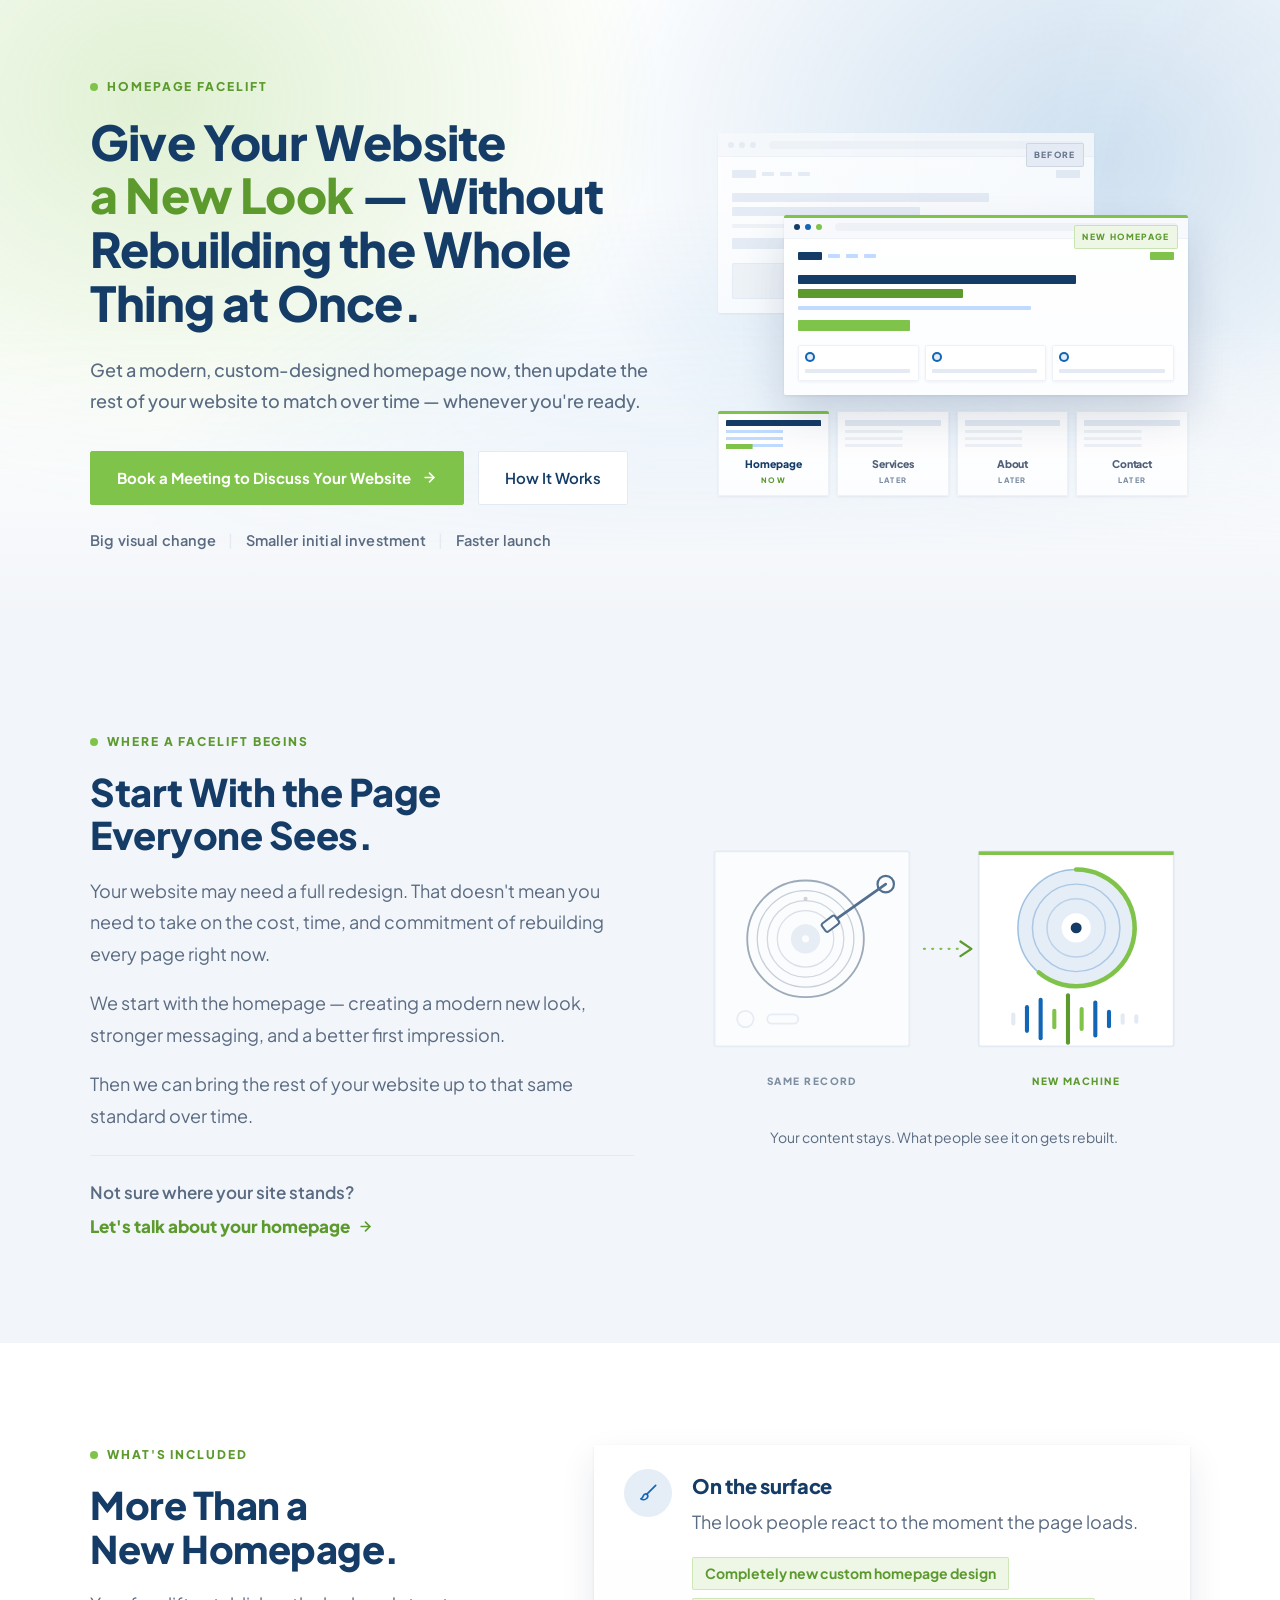
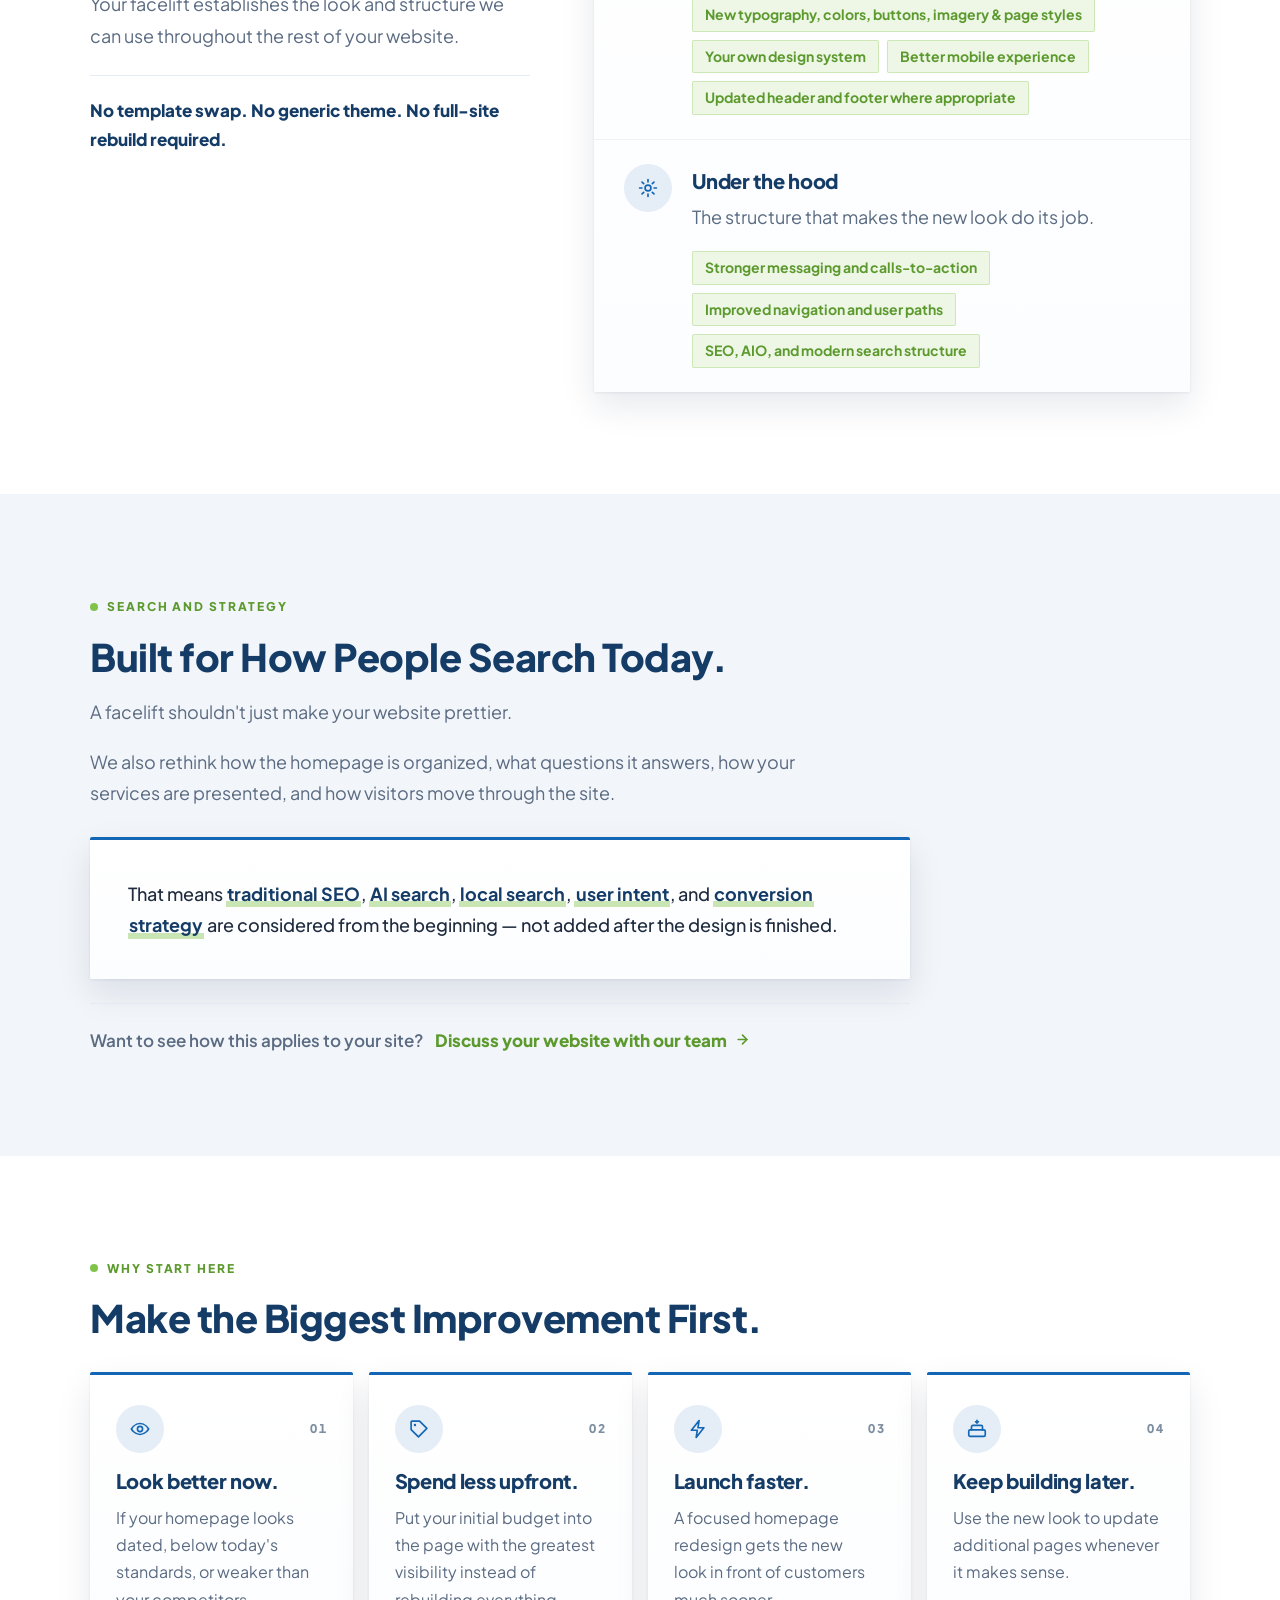
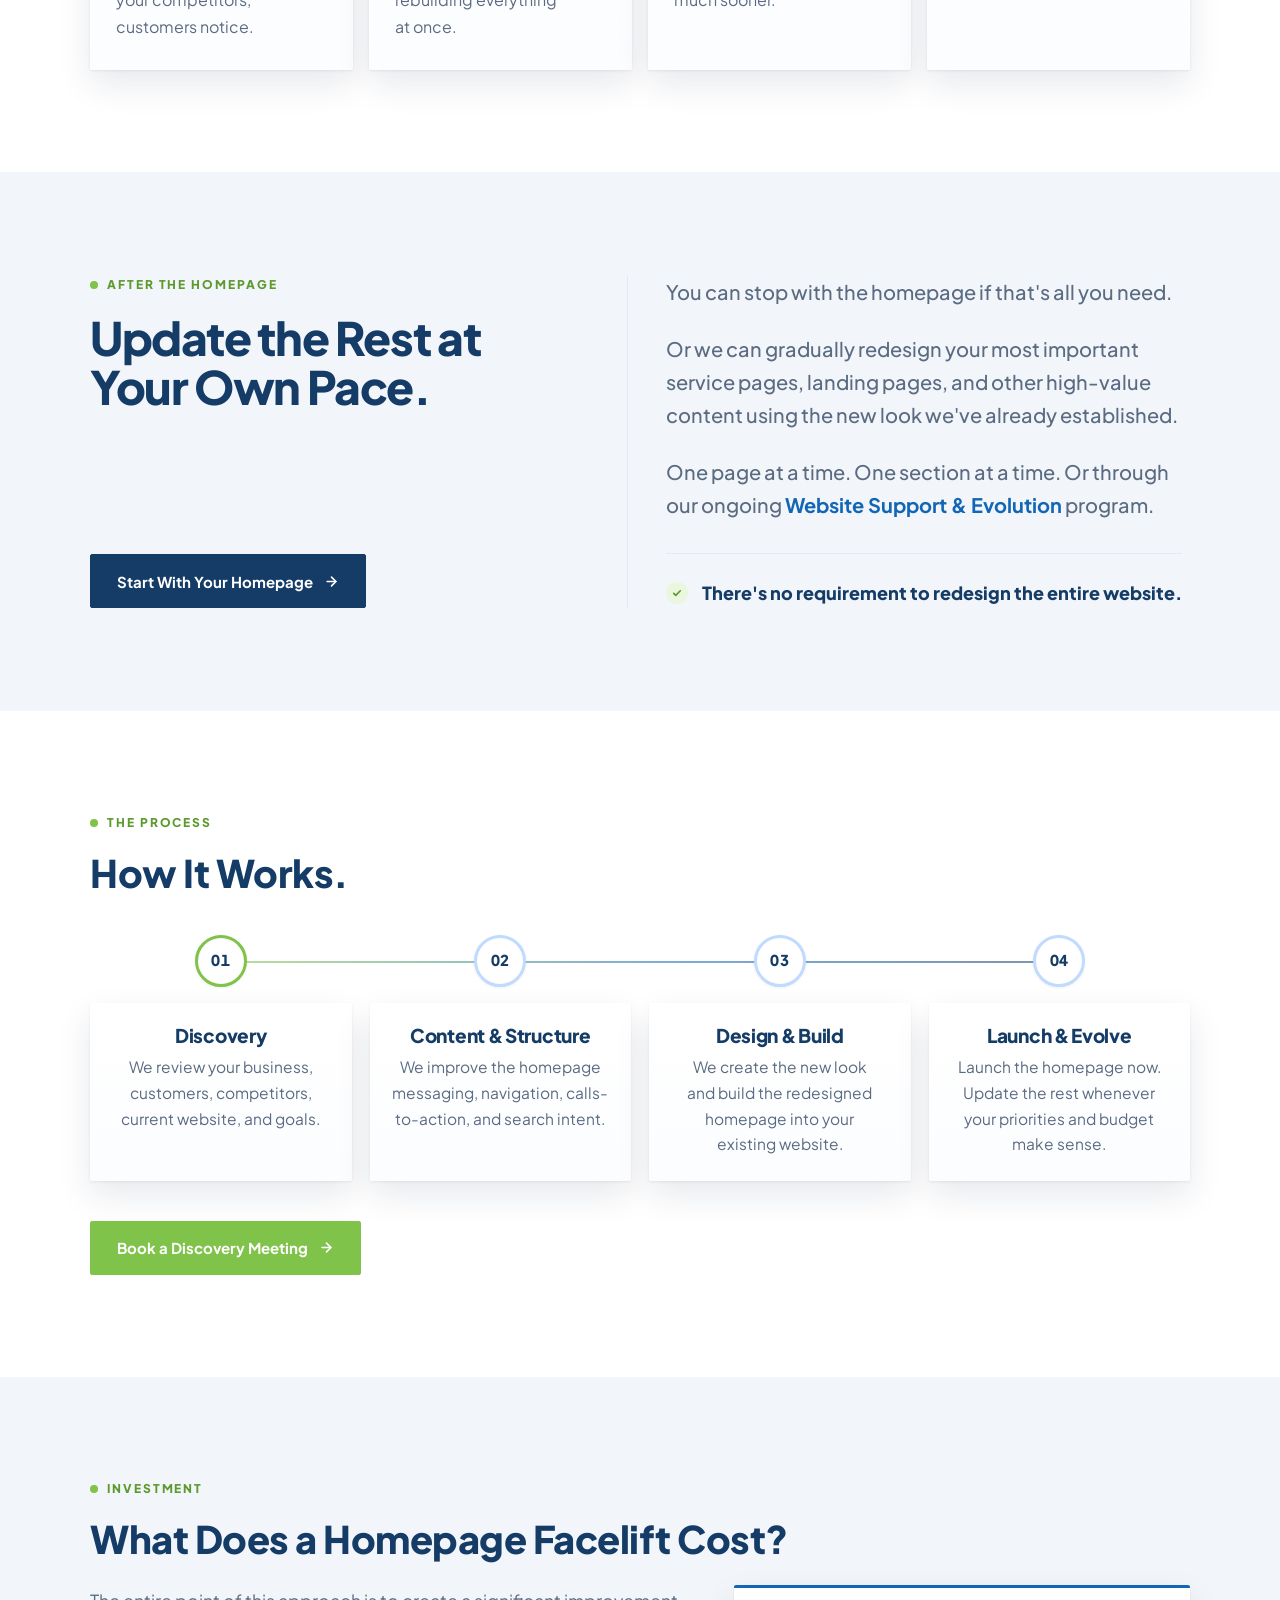
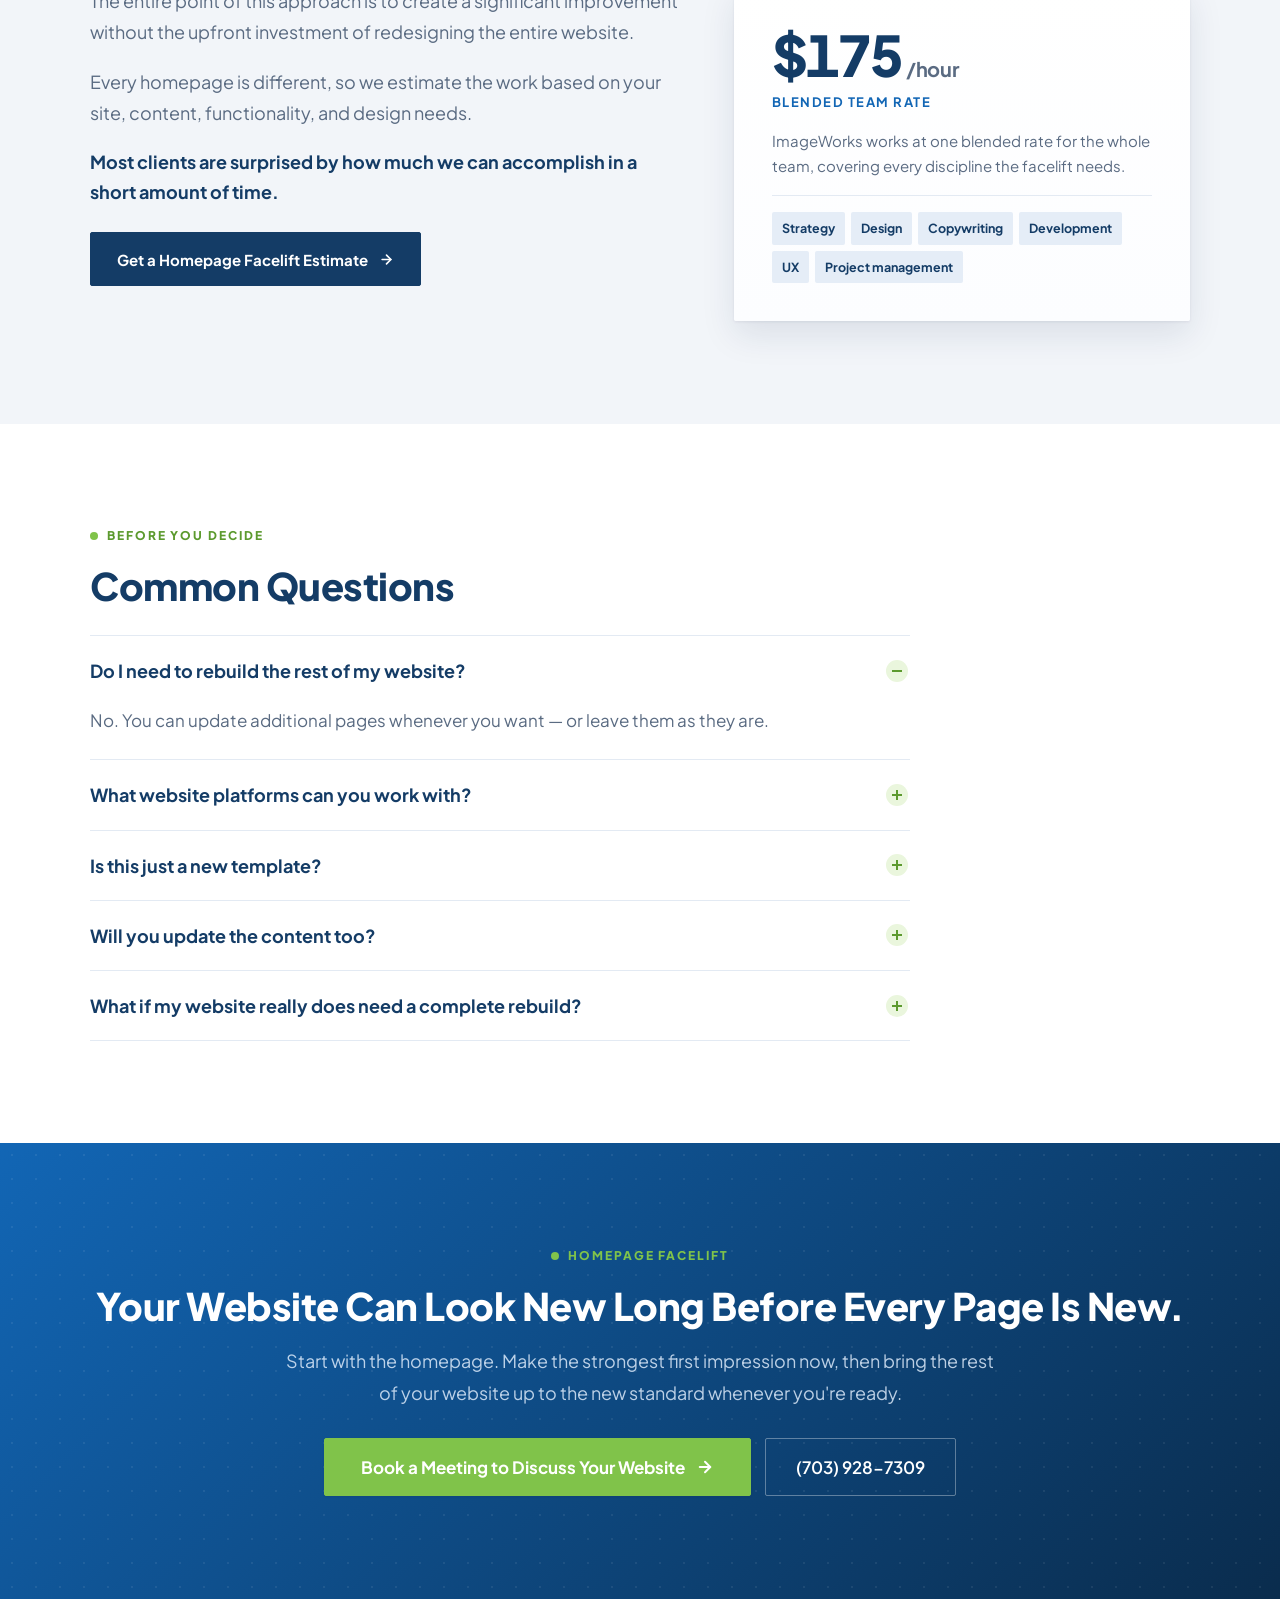
==== index.html @ 1268cd9d "Add Homepage Facelift page on the IWC design system Rebuilds the facelift landing page on the tokens" ====
<!doctype html>
<html lang="en">
<head>
<meta charset="utf-8">
<meta name="viewport" content="width=device-width, initial-scale=1">
<title>Homepage Facelift | ImageWorks Creative</title>
<meta name="description" content="Get a modern, custom-designed homepage now, then update the rest of your website to match over time. A new look without rebuilding the whole site at once, by ImageWorks Creative.">
<meta name="theme-color" content="#143c66">

<meta property="og:type" content="website">
<meta property="og:site_name" content="ImageWorks Creative">
<meta property="og:title" content="Homepage Facelift">
<meta property="og:description" content="Get a modern, custom-designed homepage now, then update the rest of your website to match over time. A new look without rebuilding the whole site at once.">
<meta property="og:url" content="https://imageworksc.github.io/facelift/">
<meta property="og:image" content="https://www.imageworkscreative.com/sites/default/files/imageworks-creative-logo.jpg">
<meta name="twitter:card" content="summary_large_image">
<meta name="twitter:title" content="Homepage Facelift">
<meta name="twitter:description" content="Get a modern, custom-designed homepage now, then update the rest of your website to match over time.">

<script type="application/ld+json">
{
  "@context": "https://schema.org",
  "@graph": [
    {
      "@type": "Organization",
      "additionalType": "LocalBusiness",
      "@id": "https://www.imageworkscreative.com/#organization",
      "name": "ImageWorks Creative",
      "url": "https://www.imageworkscreative.com/",
      "foundingDate": "1997",
      "telephone": "+17039287309",
      "description": "Award-winning creative agency handling branding, graphic design, web design, and marketing in-house since 1997.",
      "sameAs": [
        "https://www.linkedin.com/company/imageworks-creative",
        "https://x.com/imageworks",
        "https://www.instagram.com/imageworks_creative/"
      ],
      "address": {
        "@type": "PostalAddress",
        "streetAddress": "44679 Endicott Dr Suite 300 Unit 580",
        "addressLocality": "Ashburn",
        "addressRegion": "VA",
        "postalCode": "20147",
        "addressCountry": "US"
      },
      "contactPoint": {
        "@type": "ContactPoint",
        "telephone": "+17039287309",
        "email": "sales@imageworkscreative.com",
        "contactType": "sales",
        "availableLanguage": ["English", "Spanish"]
      }
    },
    {
      "@type": "WebPage",
      "@id": "https://imageworksc.github.io/facelift/",
      "url": "https://imageworksc.github.io/facelift/",
      "name": "Homepage Facelift",
      "isPartOf": { "@id": "https://www.imageworkscreative.com/" },
      "about": { "@id": "https://imageworksc.github.io/facelift/#service" }
    },
    {
      "@type": "Service",
      "@id": "https://imageworksc.github.io/facelift/#service",
      "serviceType": "Homepage Redesign",
      "name": "Homepage Facelift",
      "description": "A custom-designed homepage built into your existing website — new look, stronger messaging, better mobile experience, and modern search structure — with the rest of the site updated to match over time.",
      "provider": { "@id": "https://www.imageworkscreative.com/#organization" },
      "areaServed": { "@type": "Country", "name": "United States" },
      "offers": {
        "@type": "Offer",
        "priceSpecification": {
          "@type": "UnitPriceSpecification",
          "price": "175",
          "priceCurrency": "USD",
          "unitText": "HOUR",
          "description": "Blended team rate including strategy, design, copywriting, development, UX, and project management."
        }
      }
    },
    {
      "@type": "FAQPage",
      "@id": "https://imageworksc.github.io/facelift/#faq",
      "mainEntity": [
        {
          "@type": "Question",
          "name": "Do I need to rebuild the rest of my website?",
          "acceptedAnswer": { "@type": "Answer", "text": "No. You can update additional pages whenever you want — or leave them as they are." }
        },
        {
          "@type": "Question",
          "name": "What website platforms can you work with?",
          "acceptedAnswer": { "@type": "Answer", "text": "We work with WordPress, Drupal, Webflow, and in some cases Wix. We can also build on a modern AI-managed web stack when that makes more sense. Our goal is to work with what you already have whenever practical — not force you onto a new platform just to redesign your homepage." }
        },
        {
          "@type": "Question",
          "name": "Is this just a new template?",
          "acceptedAnswer": { "@type": "Answer", "text": "No. We custom-design the homepage around your company, brand, content, customers, and goals." }
        },
        {
          "@type": "Question",
          "name": "Will you update the content too?",
          "acceptedAnswer": { "@type": "Answer", "text": "Yes. We can improve the messaging, structure, calls-to-action, SEO, AIO, and search intent as part of the facelift." }
        },
        {
          "@type": "Question",
          "name": "What if my website really does need a complete rebuild?",
          "acceptedAnswer": { "@type": "Answer", "text": "We'll tell you. If the platform, structure, functionality, or overall site has bigger problems, a full redesign may be the better investment." }
        }
      ]
    }
  ]
}
</script>
<link rel="stylesheet" href="styles.css">
</head>
<body>

<a class="skip-to-content" href="#main">Skip to content</a>

<svg width="0" height="0" aria-hidden="true" focusable="false" class="icon-defs">
  <defs>
    <symbol id="i-check" viewBox="0 0 16 16">
      <path d="M3.6 8.4 6.4 11.2 12.4 5" fill="none" stroke="currentColor" stroke-width="2.2" stroke-linecap="round" stroke-linejoin="round"/>
    </symbol>
    <symbol id="i-arrow" viewBox="0 0 24 24">
      <line x1="5" y1="12" x2="19" y2="12" fill="none" stroke="currentColor" stroke-width="2.6" stroke-linecap="round"/>
      <polyline points="12 5 19 12 12 19" fill="none" stroke="currentColor" stroke-width="2.6" stroke-linecap="round" stroke-linejoin="round"/>
    </symbol>
    <!-- Facelift page additions, drawn at the same weight as the set above. -->
    <symbol id="i-brush" viewBox="0 0 24 24">
      <g fill="none" stroke="currentColor" stroke-width="1.8" stroke-linecap="round" stroke-linejoin="round">
        <path d="M20.4 3.6 10.8 13.2"/>
        <path d="M10.8 13.2c-1.6-.6-3.5.3-4 2-.4 1.4-.9 2.5-2.6 3.1 2 1.4 5 1.1 6.6-.6 1.2-1.3 1.3-3.1 0-4.5z"/>
      </g>
    </symbol>
    <symbol id="i-gear" viewBox="0 0 24 24">
      <g fill="none" stroke="currentColor" stroke-width="1.8" stroke-linecap="round" stroke-linejoin="round">
        <circle cx="12" cy="12" r="3.2"/>
        <path d="M12 2.8v2.6M12 18.6v2.6M2.8 12h2.6M18.6 12h2.6M5.5 5.5l1.8 1.8M16.7 16.7l1.8 1.8M5.5 18.5l1.8-1.8M16.7 7.3l1.8-1.8"/>
      </g>
    </symbol>
    <symbol id="i-eye" viewBox="0 0 24 24">
      <g fill="none" stroke="currentColor" stroke-width="1.8" stroke-linecap="round" stroke-linejoin="round">
        <path d="M2.6 12s3.4-6 9.4-6 9.4 6 9.4 6-3.4 6-9.4 6-9.4-6-9.4-6z"/>
        <circle cx="12" cy="12" r="2.8"/>
      </g>
    </symbol>
    <symbol id="i-tag" viewBox="0 0 24 24">
      <g fill="none" stroke="currentColor" stroke-width="1.8" stroke-linecap="round" stroke-linejoin="round">
        <path d="M3.4 12.6V4.4a1 1 0 0 1 1-1h8.2l8 8-9.2 9.2z"/>
      </g>
      <circle cx="7.6" cy="7.6" r="1.3" fill="currentColor"/>
    </symbol>
    <symbol id="i-bolt" viewBox="0 0 24 24">
      <path d="M13.2 2.8 4.8 13.4h6.4l-1.2 7.8 8.4-10.6h-6.4z" fill="none" stroke="currentColor" stroke-width="1.8" stroke-linecap="round" stroke-linejoin="round"/>
    </symbol>
    <symbol id="i-stack" viewBox="0 0 24 24">
      <g fill="none" stroke="currentColor" stroke-width="1.8" stroke-linecap="round" stroke-linejoin="round">
        <rect x="3" y="13" width="18" height="7" rx="1.5"/>
        <path d="M6 13V9.5A1.5 1.5 0 0 1 7.5 8h9A1.5 1.5 0 0 1 18 9.5V13"/>
        <path d="M12 2.6v3.2M10.4 4.2h3.2"/>
      </g>
    </symbol>
  </defs>
</svg>

<main id="main">

  <!-- 1 · HERO ---------------------------------------------------------- -->
  <section class="hero" aria-labelledby="hero-title" data-hero>
    <div class="hero-wash" aria-hidden="true">
      <span class="hero-wash__g"></span>
      <span class="hero-wash__b"></span>
      <span class="hero-wash__s"></span>
    </div>
    <div class="wrap hero-inner fl-hero">
      <div class="hero-main">
        <p class="eyebrow">Homepage Facelift</p>
        <h1 id="hero-title">Give Your Website <span class="accent">a New Look</span> — Without Rebuilding the Whole Thing at Once.</h1>
        <p class="hero-sub">Get a modern, custom-designed homepage now, then update the rest of your website to match over time — whenever you're ready.</p>
        <div class="btn-row">
          <a class="btn btn--solid" href="#contact">Book a Meeting to Discuss Your Website<svg class="icon" width="15" height="15" aria-hidden="true"><use href="#i-arrow"/></svg></a>
          <a class="btn btn--quiet" href="#process">How It Works</a>
        </div>
        <ul class="hero-points" aria-label="What a facelift gives you">
          <li>Big visual change</li>
          <li>Smaller initial investment</li>
          <li>Faster launch</li>
        </ul>
      </div>

      <!-- The board: the new homepage laid over the old one, and under it the
           rest of the site queued up — the homepage now, the others later. -->
      <div class="fb" aria-hidden="true">
        <div class="fb-stage">
          <div class="fb-win fb-win--old">
            <span class="fb-tag">Before</span>
            <div class="fb-bar"><i></i><i></i><i></i><span></span></div>
            <div class="fb-page">
              <div class="fb-nav"><b></b><i></i><i></i><i></i><u></u></div>
              <div class="fb-hero"><b class="l1"></b><b class="l2"></b><em></em><u></u></div>
              <div class="fb-cards"><i></i><i></i><i></i></div>
            </div>
          </div>
          <div class="fb-win fb-win--new">
            <span class="fb-tag">New homepage</span>
            <div class="fb-bar"><i></i><i></i><i></i><span></span></div>
            <div class="fb-page">
              <div class="fb-nav"><b></b><i></i><i></i><i></i><u></u></div>
              <div class="fb-hero"><b class="l1"></b><b class="l2"></b><em></em><u></u></div>
              <div class="fb-cards"><i></i><i></i><i></i></div>
            </div>
          </div>
        </div>
        <ul class="fb-queue">
          <li class="is-now"><span class="fb-thumb"></span><b>Homepage</b><small>Now</small></li>
          <li><span class="fb-thumb"></span><b>Services</b><small>Later</small></li>
          <li><span class="fb-thumb"></span><b>About</b><small>Later</small></li>
          <li><span class="fb-thumb"></span><b>Contact</b><small>Later</small></li>
        </ul>
      </div>
    </div>
  </section>

  <!-- 2 · START WITH THE PAGE EVERYONE SEES ------------------------------ -->
  <section class="band band--tint" id="start" aria-labelledby="start-title">
    <div class="wrap split">
      <div class="stack reveal">
        <p class="eyebrow">Where a facelift begins</p>
        <h2 class="sec-title sec-title--wide" id="start-title">Start With the Page Everyone Sees.</h2>
        <p class="lead">Your website may need a full redesign. That doesn't mean you need to take on the cost, time, and commitment of rebuilding every page right now.</p>
        <p class="lead">We start with the homepage — creating a modern new look, stronger messaging, and a better first impression.</p>
        <p class="lead">Then we can bring the rest of your website up to that same standard over time.</p>
        <p class="quote-rail">Not sure where your site stands? <a href="#contact">Let's talk about your homepage <svg class="arrow icon" width="15" height="15" aria-hidden="true"><use href="#i-arrow"/></svg></a></p>
      </div>

      <figure class="fig reveal">
        <svg viewBox="0 0 540 312" role="img" aria-labelledby="figTitle figDesc" class="fig-svg">
          <title id="figTitle">The same record, played on a new machine</title>
          <desc id="figDesc">The same disc shown twice: on the left as a turntable with a tonearm, on the right as a modern digital player with a progress ring and waveform.</desc>

          <!-- THEN: turntable -->
          <g opacity="0.72">
            <rect x="18" y="30" width="214" height="214" rx="2" fill="#ffffff" stroke="var(--border)" stroke-width="2"/>
            <g class="fig-disc">
              <circle cx="118" cy="126" r="64" fill="#ffffff" stroke="var(--faint)" stroke-width="2"/>
              <circle cx="118" cy="126" r="53" fill="none" stroke="var(--faint)" stroke-width="1.4" opacity=".55"/>
              <circle cx="118" cy="126" r="42" fill="none" stroke="var(--faint)" stroke-width="1.4" opacity=".45"/>
              <circle cx="118" cy="126" r="31" fill="none" stroke="var(--faint)" stroke-width="1.4" opacity=".35"/>
              <circle cx="118" cy="126" r="16" fill="var(--border)"/>
              <circle cx="118" cy="126" r="4" fill="#ffffff"/>
              <circle cx="118" cy="82" r="2.2" fill="var(--faint)" opacity=".5"/>
            </g>
            <circle cx="206" cy="66" r="9" fill="#ffffff" stroke="var(--navy)" stroke-width="2.4"/>
            <path d="M206 66 L152 104" stroke="var(--navy)" stroke-width="3" stroke-linecap="round"/>
            <rect x="136" y="104" width="18" height="11" rx="2.5" transform="rotate(-37 145 109)" fill="#ffffff" stroke="var(--navy)" stroke-width="2.2"/>
            <circle cx="52" cy="214" r="9" fill="none" stroke="var(--border)" stroke-width="2"/>
            <rect x="76" y="209" width="34" height="10" rx="5" fill="none" stroke="var(--border)" stroke-width="2"/>
          </g>
          <text x="125" y="286" class="fig-label" text-anchor="middle">Same record</text>

          <!-- bridge -->
          <g>
            <line x1="248" y1="137" x2="286" y2="137" stroke="var(--green)" stroke-width="2.5" stroke-linecap="round" stroke-dasharray="1 8"/>
            <path d="M288 129 L300 137 L288 145" fill="none" stroke="var(--green-ink)" stroke-width="2.5" stroke-linecap="round" stroke-linejoin="round"/>
          </g>

          <!-- NOW: digital player -->
          <g>
            <rect x="308" y="30" width="214" height="214" rx="2" fill="#ffffff" stroke="var(--border)" stroke-width="2"/>
            <rect x="308" y="30" width="214" height="4" fill="var(--green)"/>
            <circle cx="415" cy="114" r="64" fill="var(--tint-blue)"/>
            <circle cx="415" cy="114" r="64" fill="none" stroke="var(--blue)" stroke-width="1.6" opacity=".38"/>
            <circle cx="415" cy="114" r="48" fill="none" stroke="var(--blue)" stroke-width="1.6" opacity=".28"/>
            <circle cx="415" cy="114" r="32" fill="none" stroke="var(--blue)" stroke-width="1.6" opacity=".2"/>
            <path class="fig-ring" d="M415 50 A64 64 0 1 1 374 163" fill="none" stroke="var(--green)" stroke-width="5" stroke-linecap="round"/>
            <circle cx="415" cy="114" r="16" fill="#ffffff"/>
            <circle cx="415" cy="114" r="6" fill="var(--navy)"/>
            <g class="fig-wave" stroke-linecap="round" stroke-width="4.5">
              <line x1="346" y1="209" x2="346" y2="219" stroke="var(--border)"/>
              <line x1="361" y1="201" x2="361" y2="227" stroke="var(--blue)"/>
              <line x1="376" y1="193" x2="376" y2="235" stroke="var(--blue)"/>
              <line x1="391" y1="205" x2="391" y2="223" stroke="var(--green)"/>
              <line x1="406" y1="188" x2="406" y2="240" stroke="var(--green-ink)"/>
              <line x1="421" y1="203" x2="421" y2="225" stroke="var(--green)"/>
              <line x1="436" y1="196" x2="436" y2="232" stroke="var(--blue)"/>
              <line x1="451" y1="206" x2="451" y2="222" stroke="var(--blue)"/>
              <line x1="466" y1="210" x2="466" y2="218" stroke="var(--border)"/>
              <line x1="481" y1="211" x2="481" y2="217" stroke="var(--border)"/>
            </g>
          </g>
          <text x="415" y="286" class="fig-label fig-label-now" text-anchor="middle">New machine</text>
        </svg>
        <figcaption class="fig-cap">Your content stays. What people see it on gets rebuilt.</figcaption>
      </figure>
    </div>
  </section>

  <!-- 3 · MORE THAN A NEW HOMEPAGE --------------------------------------- -->
  <section class="band" id="included" aria-labelledby="included-title">
    <div class="wrap cms-split">
      <div class="cms-aside reveal">
        <p class="eyebrow">What's included</p>
        <h2 class="sec-title sec-title--wide" id="included-title">More Than a New Homepage.</h2>
        <p class="lead">Your facelift establishes the look and structure we can use throughout the rest of your website.</p>
        <p class="cms-close"><strong>No template swap. No generic theme. No full-site rebuild required.</strong></p>
      </div>

      <dl class="cms-list reveal">
        <div class="cms-row">
          <span class="cms-icon"><svg aria-hidden="true"><use href="#i-brush"/></svg></span>
          <div class="cms-body">
            <dt>On the surface</dt>
            <dd>The look people react to the moment the page loads.</dd>
            <div class="bd-chips">
              <span class="bd-chip">Completely new custom homepage design</span>
              <span class="bd-chip">New typography, colors, buttons, imagery &amp; page styles</span>
              <span class="bd-chip">Your own design system</span>
              <span class="bd-chip">Better mobile experience</span>
              <span class="bd-chip">Updated header and footer where appropriate</span>
            </div>
          </div>
        </div>
        <div class="cms-row">
          <span class="cms-icon"><svg aria-hidden="true"><use href="#i-gear"/></svg></span>
          <div class="cms-body">
            <dt>Under the hood</dt>
            <dd>The structure that makes the new look do its job.</dd>
            <div class="bd-chips">
              <span class="bd-chip">Stronger messaging and calls-to-action</span>
              <span class="bd-chip">Improved navigation and user paths</span>
              <span class="bd-chip">SEO, AIO, and modern search structure</span>
            </div>
          </div>
        </div>
      </dl>
    </div>
  </section>

  <!-- 4 · BUILT FOR HOW PEOPLE SEARCH TODAY ------------------------------ -->
  <section class="band band--tint" id="search" aria-labelledby="search-title">
    <div class="wrap stack reveal">
      <p class="eyebrow">Search and strategy</p>
      <h2 class="sec-title sec-title--wide" id="search-title">Built for How People Search Today.</h2>
      <p class="lead">A facelift shouldn't just make your website prettier.</p>
      <p class="lead">We also rethink how the homepage is organized, what questions it answers, how your services are presented, and how visitors move through the site.</p>

      <div class="answer-card">
        <p>That means <span class="hl">traditional SEO</span>, <span class="hl">AI search</span>, <span class="hl">local search</span>, <span class="hl">user intent</span>, and <span class="hl">conversion strategy</span> are considered from the beginning — not added after the design is finished.</p>
      </div>

      <p class="quote-rail">Want to see how this applies to your site? <a href="#contact">Discuss your website with our team <svg class="arrow icon" width="15" height="15" aria-hidden="true"><use href="#i-arrow"/></svg></a></p>
    </div>
  </section>

  <!-- 5 · MAKE THE BIGGEST IMPROVEMENT FIRST ----------------------------- -->
  <section class="band" id="why" aria-labelledby="why-title">
    <div class="wrap stack">
      <p class="eyebrow reveal">Why start here</p>
      <h2 class="sec-title sec-title--wide reveal" id="why-title">Make the Biggest Improvement First.</h2>

      <ul class="wins reveal">
        <li class="win">
          <div class="win-head">
            <span class="win-icon"><svg aria-hidden="true"><use href="#i-eye"/></svg></span>
            <span class="win-num">01</span>
          </div>
          <h3>Look better now.</h3>
          <p>If your homepage looks dated, below today's standards, or weaker than your competitors, customers notice.</p>
        </li>
        <li class="win">
          <div class="win-head">
            <span class="win-icon"><svg aria-hidden="true"><use href="#i-tag"/></svg></span>
            <span class="win-num">02</span>
          </div>
          <h3>Spend less upfront.</h3>
          <p>Put your initial budget into the page with the greatest visibility instead of rebuilding everything at once.</p>
        </li>
        <li class="win">
          <div class="win-head">
            <span class="win-icon"><svg aria-hidden="true"><use href="#i-bolt"/></svg></span>
            <span class="win-num">03</span>
          </div>
          <h3>Launch faster.</h3>
          <p>A focused homepage redesign gets the new look in front of customers much sooner.</p>
        </li>
        <li class="win">
          <div class="win-head">
            <span class="win-icon"><svg aria-hidden="true"><use href="#i-stack"/></svg></span>
            <span class="win-num">04</span>
          </div>
          <h3>Keep building later.</h3>
          <p>Use the new look to update additional pages whenever it makes sense.</p>
        </li>
      </ul>
    </div>
  </section>

  <!-- 6 · UPDATE THE REST AT YOUR OWN PACE ------------------------------- -->
  <section class="band band--tint" id="pace" aria-labelledby="pace-title">
    <div class="wrap stmt reveal">
      <div class="stmt-head">
        <div class="stack">
          <p class="eyebrow">After the homepage</p>
          <h2 class="stmt-title" id="pace-title">Update the Rest at Your Own Pace.</h2>
        </div>
        <a class="btn btn--navy" href="#contact">Start With Your Homepage<svg class="icon" width="15" height="15" aria-hidden="true"><use href="#i-arrow"/></svg></a>
      </div>
      <div class="stmt-body">
        <p class="stmt-lead">You can stop with the homepage if that's all you need.</p>
        <p class="stmt-lead">Or we can gradually redesign your most important service pages, landing pages, and other high-value content using the new look we've already established.</p>
        <p class="stmt-lead">One page at a time. One section at a time. Or through our ongoing <a class="body-link" href="https://www.imageworkscreative.com/">Website Support &amp; Evolution</a> program.</p>
        <p class="counterpoint"><span class="chip"><svg aria-hidden="true"><use href="#i-check"/></svg></span><span><strong>There's no requirement to redesign the entire website.</strong></span></p>
      </div>
    </div>
  </section>

  <!-- 7 · HOW IT WORKS --------------------------------------------------- -->
  <section class="band" id="process" aria-labelledby="process-title">
    <div class="wrap stack">
      <p class="eyebrow reveal">The process</p>
      <h2 class="sec-title reveal" id="process-title">How It Works.</h2>

      <ol class="flow reveal">
        <li class="step">
          <span class="step-num">01</span>
          <div class="step-body">
            <h3>Discovery</h3>
            <p>We review your business, customers, competitors, current website, and goals.</p>
          </div>
        </li>
        <li class="step">
          <span class="step-num">02</span>
          <div class="step-body">
            <h3>Content &amp; Structure</h3>
            <p>We improve the homepage messaging, navigation, calls-to-action, and search intent.</p>
          </div>
        </li>
        <li class="step">
          <span class="step-num">03</span>
          <div class="step-body">
            <h3>Design &amp; Build</h3>
            <p>We create the new look and build the redesigned homepage into your existing website.</p>
          </div>
        </li>
        <li class="step">
          <span class="step-num">04</span>
          <div class="step-body">
            <h3>Launch &amp; Evolve</h3>
            <p>Launch the homepage now. Update the rest whenever your priorities and budget make sense.</p>
          </div>
        </li>
      </ol>

      <div class="btn-row reveal" style="margin-top: 22px">
        <a class="btn btn--solid" href="#contact">Book a Discovery Meeting<svg class="icon" width="15" height="15" aria-hidden="true"><use href="#i-arrow"/></svg></a>
      </div>
    </div>
  </section>

  <!-- 8 · COST ----------------------------------------------------------- -->
  <section class="band band--tint" id="cost" aria-labelledby="cost-title">
    <div class="wrap stack">
      <p class="eyebrow reveal">Investment</p>
      <h2 class="sec-title sec-title--wide reveal" id="cost-title">What Does a Homepage Facelift Cost?</h2>

      <div class="cost reveal">
        <div class="cost-copy">
          <p class="lead">The entire point of this approach is to create a significant improvement without the upfront investment of redesigning the entire website.</p>
          <p class="lead">Every homepage is different, so we estimate the work based on your site, content, functionality, and design needs.</p>
          <p class="note">Most clients are surprised by how much we can accomplish in a short amount of time.</p>
          <div class="btn-row" style="margin-top: 8px">
            <a class="btn btn--navy" href="#contact">Get a Homepage Facelift Estimate<svg class="icon" width="15" height="15" aria-hidden="true"><use href="#i-arrow"/></svg></a>
          </div>
        </div>

        <div class="figure-card">
          <p class="figure-card__num">$175<small>/hour</small></p>
          <p class="figure-card__label">Blended team rate</p>
          <p class="figure-card__sub">ImageWorks works at one blended rate for the whole team, covering every discipline the facelift needs.</p>
          <ul class="figure-card__list" aria-label="What the rate includes">
            <li>Strategy</li><li>Design</li><li>Copywriting</li><li>Development</li><li>UX</li><li>Project management</li>
          </ul>
        </div>
      </div>
    </div>
  </section>

  <!-- 9 · FAQ ------------------------------------------------------------ -->
  <section class="band" id="faq" aria-labelledby="faq-title">
    <div class="wrap stack">
      <p class="eyebrow reveal">Before you decide</p>
      <h2 class="sec-title reveal" id="faq-title">Common Questions</h2>

      <div class="faq reveal">
        <details class="faq-item" open>
          <summary>Do I need to rebuild the rest of my website?</summary>
          <p>No. You can update additional pages whenever you want — or leave them as they are.</p>
        </details>
        <details class="faq-item">
          <summary>What website platforms can you work with?</summary>
          <p>We work with <strong>WordPress, Drupal, Webflow, and in some cases Wix</strong>. We can also build on a <strong>modern AI-managed web stack</strong> when that makes more sense. Our goal is to work with what you already have whenever practical — not force you onto a new platform just to redesign your homepage.</p>
        </details>
        <details class="faq-item">
          <summary>Is this just a new template?</summary>
          <p>No. We custom-design the homepage around your company, brand, content, customers, and goals.</p>
        </details>
        <details class="faq-item">
          <summary>Will you update the content too?</summary>
          <p>Yes. We can improve the messaging, structure, calls-to-action, SEO, AIO, and search intent as part of the facelift.</p>
        </details>
        <details class="faq-item">
          <summary>What if my website really does need a complete rebuild?</summary>
          <p>We'll tell you. If the platform, structure, functionality, or overall site has bigger problems, a full redesign may be the better investment.</p>
        </details>
      </div>
    </div>
  </section>

  <!-- 10 · FINAL CTA ----------------------------------------------------- -->
  <section class="band band--cta final" id="contact" aria-labelledby="final-title">
    <div class="wrap stack reveal">
      <p class="eyebrow">Homepage Facelift</p>
      <h2 class="sec-title" id="final-title">Your Website Can Look New Long Before Every Page Is New.</h2>
      <p class="lead">Start with the homepage. Make the strongest first impression now, then bring the rest of your website up to the new standard whenever you're ready.</p>
      <div class="btn-row">
        <a class="btn btn--solid" href="https://www.imageworkscreative.com/contact">Book a Meeting to Discuss Your Website<svg class="icon" width="18" height="18" aria-hidden="true"><use href="#i-arrow"/></svg></a>
        <a class="btn btn--quiet" href="tel:+17039287309">(703) 928-7309</a>
      </div>
    </div>
  </section>

</main>

<script src="script.js" defer></script>
</body>
</html>
---- styles.css ----
/* ==========================================================================
   ImageWorks Creative — Homepage Facelift
   The whole stylesheet for the page. Two things are kept apart inside it: the
   design system carried over from the Branding & Graphic Design page
   (https://imageworksc.github.io/branding-page/), used unchanged — same
   tokens, same 2px corner, same card recipe, same bands, same hero ground and
   the same closing band — and this page's own block underneath it.
   Single light theme. No dark mode — the brand commits to one visual world.
   ========================================================================== */

@font-face {
  font-family: 'Plus Jakarta Sans';
  font-style: normal;
  font-weight: 300 800;
  font-display: swap;
  src: url([data-uri]) format('woff2');
}

:root {
  color-scheme: light;

  /* ---- brand ---- */
  --navy: #143c66;
  --navy-deep: #0a2c4d;
  --blue: #1266b5;
  --blue-bright: #1e6bb0;
  --green: #80c34a;
  --green-ink: #5c9a2e;          /* green for text and links */
  --ink: #1f2b3e;                /* body copy */
  --muted: #5a6b82;
  --faint: #7d8ea1;
  --nav-ink: #3d464d;

  /* ---- surfaces ---- */
  --white: #ffffff;
  --band-tint: #f2f5f9;
  --band-tint-warm: #f1f3f6;
  --card-top: #ffffff;
  --card-bottom: #fcfdff;
  --border: #e3eaf3;
  --border-soft: #eef2f7;
  --chip-blue: #c1daff;
  --chip-green: #eaf6dd;
  --chip-navy: rgba(24, 73, 125, .14);
  --tint-green: #eef6e6;
  --tint-blue: #e5edf7;
  --danger-soft: #fbe9e9;
  --danger-ink: #b23b3b;
  --grey-soft: #e8edf4;
  --grey-ink: #4f5f77;

  /* ---- the CTA band ---- */
  --cta-band: linear-gradient(135deg, #1266b5, #0a2c4d);

  /* ---- shape: corners squared at 2px ---- */
  --r: 2px;

  --shadow-card: 0 1px 3px rgba(20, 40, 80, .08), 0 14px 34px rgba(20, 40, 80, .1);
  --shadow-flat: 0 1px 3px rgba(20, 40, 80, .07);
  --shadow-lift: 0 4px 12px rgba(20, 40, 80, .18);
  --ring: 0 0 0 3px rgba(128, 195, 74, .5), 0 0 0 1px rgba(20, 60, 102, .55);

  /* ---- rhythm ---- */
  --shell: 1180px;
  --gutter: clamp(22px, 4vw, 40px);
  --band-y: clamp(64px, 8vw, 108px);
  --nav-h: 88px;
  --measure: 66ch;

  /* ---- type scale ---- */
  --step--1: clamp(12.5px, .18vw + 12px, 13.5px);
  --step-0: clamp(15.5px, .25vw + 15px, 17px);
  --step-1: clamp(16.5px, .4vw + 15.5px, 18px);
  --step-2: clamp(19px, .9vw + 17px, 23px);
  --step-3: clamp(28px, 2.6vw + 18px, 44px);
  --step-4: clamp(34px, 3vw + 20px, 46px);

  --ease: cubic-bezier(.16, .84, .44, 1);
}

/* --------------------------------------------------------------------------
   BASE
   -------------------------------------------------------------------------- */
*,
*::before,
*::after { box-sizing: border-box; }

html { scroll-padding-top: 24px; scroll-behavior: smooth; }

body {
  margin: 0;
  font-family: 'Plus Jakarta Sans', system-ui, -apple-system, 'Segoe UI',
               Roboto, Helvetica, Arial, sans-serif;
  font-size: var(--step-0);
  font-weight: 400;
  line-height: 1.65;
  color: var(--ink);
  background: var(--white);
  -webkit-font-smoothing: antialiased;
  -moz-osx-font-smoothing: grayscale;
  overflow-x: clip;
}

h1, h2, h3, h4 {
  margin: 0;
  color: var(--navy);
  font-weight: 800;
  line-height: 1.15;
  letter-spacing: -.018em;
  text-wrap: balance;
}

p { margin: 0; text-wrap: pretty; }
ul, ol, dl, dd { margin: 0; padding: 0; }
li { list-style: none; }
figure, blockquote { margin: 0; }
img, svg { display: block; max-width: 100%; }
a { color: inherit; }

::selection { background: rgba(128, 195, 74, .28); }

:where(a, button, summary, details):focus-visible {
  outline: none;
  box-shadow: var(--ring);
  border-radius: var(--r);
}

.visually-hidden {
  position: absolute;
  width: 1px; height: 1px;
  margin: -1px; padding: 0;
  overflow: hidden;
  clip-path: inset(50%);
  white-space: nowrap;
}

.skip-to-content {
  position: absolute;
  top: 8px; left: 8px;
  z-index: 200;
  transform: translateY(-180%);
  background: var(--navy);
  color: #fff;
  font-size: var(--step--1);
  font-weight: 700;
  padding: 11px 18px;
  border-radius: var(--r);
  text-decoration: none;
  transition: transform .18s var(--ease);
}
.skip-to-content:focus-visible { transform: translateY(0); }

/* --------------------------------------------------------------------------
   LAYOUT
   -------------------------------------------------------------------------- */
.wrap {
  width: 100%;
  max-width: var(--shell);
  margin-inline: auto;
  padding-inline: var(--gutter);
}

.band {
  padding-block: var(--band-y);
  background: var(--white);
}
.band--tint { background: var(--band-tint); }
.band--tint-b { background: var(--band-tint-warm); }
.band--snug { padding-block: clamp(44px, 4.6vw, 64px); }

/* The closing call to action: the brand gradient with the dot field over it. */
.band--cta {
  position: relative;
  overflow: hidden;
  padding-block: clamp(72px, 8vw, 112px);
  background: var(--cta-band);
  color: #fff;
}
.band--cta::before {
  content: '';
  position: absolute;
  inset: 0;
  background-image: radial-gradient(rgba(255, 255, 255, .07) 1px, transparent 1px);
  background-size: 24px 24px;
  pointer-events: none;
}
.band--cta > * { position: relative; }
.band--cta h2,
.band--cta h3 { color: #fff; }

.stack {
  display: flex;
  flex-direction: column;
  align-items: flex-start;
  gap: 18px;
}
.stack > * { margin: 0; }
.w-full { width: 100%; }

/* --------------------------------------------------------------------------
   TYPE COMPONENTS
   -------------------------------------------------------------------------- */
.eyebrow {
  display: inline-flex;
  align-items: center;
  gap: 9px;
  font-size: 12px;
  font-weight: 800;
  letter-spacing: .16em;
  text-transform: uppercase;
  color: var(--green-ink);
}
.eyebrow::before {
  content: '';
  inline-size: 8px;
  block-size: 8px;
  border-radius: 50%;
  background: var(--green);
  flex: none;
}
.band--cta .eyebrow { color: var(--green); }

.sec-title {
  font-size: clamp(26px, 3vw, 38px);
  line-height: 1.15;
  letter-spacing: -.5px;
  max-width: 21ch;
}
.sec-title--wide { max-width: 27ch; }
.sec-title em { font-style: normal; color: var(--green-ink); }
.band--cta .sec-title em { color: var(--green); }

.lead {
  font-size: 18px;
  line-height: 1.75;
  max-width: 720px;
  color: var(--muted);
}
.lead strong { color: var(--navy); font-weight: 700; }
.lead em { font-style: italic; }
.band--cta .lead { color: rgba(226, 238, 252, .82); }
.band--cta .lead strong { color: #fff; }

.note {
  font-size: var(--step-1);
  font-weight: 700;
  color: var(--navy);
  max-width: var(--measure);
}

/* A marker stroke drawn under each term, one after the next, the first time
   the section is read. Painted as a background so it survives a line break. */
.hl {
  color: var(--navy);
  font-weight: 700;
  padding: 0 .06em .16em;
  background-image: linear-gradient(rgba(128, 195, 74, .42), rgba(128, 195, 74, .42));
  background-repeat: no-repeat;
  background-position: 0 100%;
  background-size: 0 .34em;
  box-decoration-break: clone;
  -webkit-box-decoration-break: clone;
  transition: background-size .75s var(--ease);
  transition-delay: calc(var(--i) * .24s + .3s);
}
.is-revealed .hl { background-size: 100% .34em; }
html:not([data-anim="on"]) .hl { background-size: 100% .34em; }

/* --------------------------------------------------------------------------
   BUTTONS AND LINKS
   -------------------------------------------------------------------------- */
.btn {
  display: inline-flex;
  align-items: center;
  justify-content: center;
  gap: 11px;
  height: 54px;
  padding-inline: 26px;
  border-radius: var(--r);
  border: 1.5px solid transparent;
  font: inherit;
  font-size: 15px;
  font-weight: 700;
  line-height: 1;
  text-decoration: none;
  white-space: nowrap;
  cursor: pointer;
  transition: transform .25s var(--ease), background-color .25s ease,
              border-color .25s ease, box-shadow .25s ease, color .25s ease;
}
.btn:hover { transform: translateY(-3px); box-shadow: var(--shadow-lift); }
.btn:active { transform: translateY(-1px); }

.btn--solid {
  background: var(--green);
  border-color: var(--green);
  color: #fff;
}
.btn--solid:hover { filter: brightness(1.04); }

.btn--navy {
  background: var(--navy);
  border-color: var(--navy);
  color: #fff;
}
.btn--navy:hover { background: var(--navy-deep); border-color: var(--navy-deep); }

.btn--quiet {
  background: transparent;
  border-color: var(--border);
  color: var(--navy);
  font-weight: 600;
}
.btn--quiet:hover { border-color: #c3d6ea; }

.band--cta .btn--solid {
  height: 58px;
  padding-inline: 36px;
  font-size: 17px;
  box-shadow: 0 1px 2px rgba(20, 40, 80, .14);
}
.band--cta .btn--quiet {
  height: 58px;
  padding-inline: 30px;
  font-size: 17px;
  border-color: rgba(255, 255, 255, .34);
  color: #fff;
}
.band--cta .btn--quiet:hover { border-color: #fff; }

.btn-row { display: flex; flex-wrap: wrap; gap: 14px; }

.arrow-link {
  display: inline-flex;
  align-items: center;
  gap: 8px;
  font-size: 14px;
  font-weight: 700;
  color: var(--blue);
  text-decoration: none;
}
.arrow-link .arrow { transition: transform .25s var(--ease); }
.arrow-link:hover .arrow { transform: translateX(5px); }
.arrow-link--green { color: var(--green-ink); }

.body-link { color: var(--blue); font-weight: 700; text-decoration: none; }
.body-link:hover { text-decoration: underline; }

/* One quiet rail for the "want to talk?" lines, so their repetition reads as
   rhythm instead of clutter. */
.quote-rail {
  display: flex;
  flex-wrap: wrap;
  align-items: center;
  gap: 6px 12px;
  width: 100%;
  max-width: 820px;
  margin-top: 6px;
  padding-top: 22px;
  border-top: 1px solid var(--border);
  font-size: var(--step-0);
  font-weight: 600;
  color: var(--muted);
}
.quote-rail a {
  display: inline-flex;
  align-items: center;
  gap: 8px;
  color: var(--green-ink);
  font-weight: 800;
  text-decoration: none;
  white-space: nowrap;
}
.quote-rail a .arrow { transition: transform .25s var(--ease); }
.quote-rail a:hover .arrow { transform: translateX(5px); }

.icon { flex: none; }

/* The 22px tinted circle, used wherever a check appears. */
.chip {
  inline-size: 22px;
  block-size: 22px;
  border-radius: 50%;
  background: var(--chip-green);
  color: var(--green-ink);
  display: grid;
  place-items: center;
  flex: none;
}
.chip svg { inline-size: 12px; block-size: 12px; }
.chip--blue { background: var(--chip-blue); color: var(--navy); }
.chip--navy { background: var(--chip-navy); color: var(--navy); }
.chip--danger { background: var(--danger-soft); color: var(--danger-ink); }

.counterpoint {
  display: flex;
  align-items: flex-start;
  gap: 14px;
  max-width: var(--measure);
  font-size: var(--step-1);
  line-height: 1.7;
  color: var(--muted);
}
.counterpoint .chip { margin-top: 4px; }
.counterpoint strong { color: var(--navy); font-weight: 800; }

/* --------------------------------------------------------------------------
   HERO — light ground running into the tint of the band below
   -------------------------------------------------------------------------- */
.hero {
  position: relative;
  isolation: isolate;
  display: flex;
  align-items: center;
  overflow: hidden;
  min-height: min(76vh, 620px);
  padding-block: clamp(56px, 6vw, 84px);
  background: linear-gradient(180deg,
    var(--white) 0%,
    var(--white) 56%,
    var(--band-tint) 100%);
}

/* Three washes of brand colour, each on its own clock, so they drift apart and
   come back together rather than sliding as one sheet. */
.hero-wash {
  position: absolute;
  top: 0;
  left: 0;
  right: 0;
  block-size: 100%;
  z-index: -1;
  overflow: hidden;
  pointer-events: none;
  mask-image: linear-gradient(180deg, #000 0, #000 52%, transparent 88%);
  -webkit-mask-image: linear-gradient(180deg, #000 0, #000 52%, transparent 88%);
}
.hero-wash span {
  position: absolute;
  left: 50%;
  will-change: transform;
}
.hero-wash__g {
  inline-size: 1015px;
  block-size: 830px;
  margin-left: -987px;
  top: -315px;
  background: radial-gradient(closest-side ellipse at center, rgba(128, 195, 74, .24), rgba(128, 195, 74, 0) 100%);
  animation: washG 71s linear infinite;
}
.hero-wash__b {
  inline-size: 1090px;
  block-size: 910px;
  margin-left: -75px;
  top: -295px;
  background: radial-gradient(closest-side ellipse at center, rgba(18, 102, 181, .21), rgba(18, 102, 181, 0) 100%);
  animation: washB 97s linear infinite;
}
.hero-wash__s {
  inline-size: 1170px;
  block-size: 860px;
  margin-left: -545px;
  top: 200px;
  background: radial-gradient(closest-side ellipse at center, rgba(46, 140, 214, .21), rgba(46, 140, 214, 0) 100%);
  animation: washS 127s linear infinite;
}
.hero-wash::after {
  content: '';
  position: absolute;
  inset: 0;
  pointer-events: none;
  background-image: linear-gradient(102deg,
    rgba(255, 255, 255, 0) 30%, rgba(255, 255, 255, .34) 50%, rgba(255, 255, 255, 0) 70%);
  background-repeat: no-repeat;
  background-size: 260% 100%;
  animation: heroSheen 47s ease-in-out infinite;
}

@keyframes washG {
  0%   { transform: translate3d(0, 0, 0); }
  25%  { transform: translate3d(0, 22%, 0); }
  50%  { transform: translate3d(0, 6%, 0); }
  75%  { transform: translate3d(0, -14%, 0); }
  100% { transform: translate3d(0, 0, 0); }
}
@keyframes washB {
  0%   { transform: translate3d(0, 0, 0); }
  25%  { transform: translate3d(0, 26%, 0); }
  50%  { transform: translate3d(0, -8%, 0); }
  75%  { transform: translate3d(0, -24%, 0); }
  100% { transform: translate3d(0, 0, 0); }
}
@keyframes washS {
  0%   { transform: translate3d(0, 0, 0); }
  25%  { transform: translate3d(0, -18%, 0); }
  50%  { transform: translate3d(0, 10%, 0); }
  75%  { transform: translate3d(0, 20%, 0); }
  100% { transform: translate3d(0, 0, 0); }
}
@keyframes heroSheen {
  0%, 100% { background-position: 124% 0; }
  50%      { background-position: -24% 0; }
}

.hero-inner {
  position: relative;
  text-align: left;
}
.hero-main {
  display: flex;
  flex-direction: column;
  align-items: flex-start;
  gap: 24px;
}
.hero .eyebrow { margin-bottom: -6px; }

.hero h1 {
  font-size: clamp(32px, 4.2vw, 48px);
  line-height: 1.12;
  letter-spacing: -.8px;
  max-width: none;
  text-wrap: balance;
}
.hero h1 .accent { color: var(--green-ink); white-space: nowrap; }

.hero-sub {
  font-size: 18px;
  line-height: 1.75;
  font-weight: 500;
  max-width: 720px;
  color: var(--muted);
  text-wrap: pretty;
}

/* The three promises as one ruled line under the copy. The separator is a
   pseudo-element, so a screen reader reads three items and not three pipes. */
.hero-points {
  display: flex;
  flex-wrap: wrap;
  align-items: baseline;
  gap: 4px 0;
  font-size: 14.5px;
  font-weight: 600;
  letter-spacing: .01em;
  color: var(--muted);
}
.hero-points li + li::before {
  content: '|';
  margin-inline: 12px;
  color: var(--border);
  font-weight: 500;
}

.hero .btn-row { margin-top: 10px; }
.hero .btn--quiet { background: var(--white); }

/* Staged entrance: each block lifts in on its own delay, the green phrase
   lands last. `backwards` drops the fill afterwards so hover states still win. */
@media (prefers-reduced-motion: no-preference) {
  .hero .eyebrow,
  .hero h1,
  .hero-sub,
  .hero-points,
  .hero .btn-row,
  .fb { animation: hero-in .8s var(--ease) backwards; }
  .hero .eyebrow { animation-delay: 0s; }
  .hero h1 { animation-delay: .06s; }
  .hero-sub { animation-delay: .26s; }
  .hero .btn-row { animation-delay: .40s; }
  .hero-points { animation-delay: .54s; }
  .fb { animation-delay: .32s; }

  /* The green phrase lands last: it arrives in navy with the rest of the line
     and turns green once the line has settled. A colour animation, not a
     transform, so the phrase never gets its own compositor layer inside the
     already-animating heading. */
  .hero h1 .accent { animation: accent-in .9s var(--ease) .7s backwards; }
}

@keyframes hero-in {
  from { opacity: 0; transform: translateY(14px); }
}
@keyframes accent-in {
  from { color: var(--navy); }
}

/* --------------------------------------------------------------------------
   SIGNALS — the ruled list with a checked chip on each row
   -------------------------------------------------------------------------- */
.signals { width: 100%; max-width: 46ch; }
.signals li {
  display: flex;
  align-items: center;
  gap: 14px;
  font-size: 18px;
  line-height: 1.5;
  padding-block: 16px;
  border-bottom: 1px solid var(--border);
  transition: background-color .3s var(--ease);
}
.signals li:first-child { border-top: 1px solid var(--border); }
.signal-text { min-width: 0; }
.signals strong { color: var(--navy); font-weight: 700; }
.signals .chip { transition: background-color .3s var(--ease); }
.signals li:hover { background: rgba(128, 195, 74, .07); }
.signals li:hover .chip { background: #d9ecc4; }

@media (prefers-reduced-motion: no-preference) {
  .is-revealed .signals li {
    animation: signal-in .55s var(--ease) backwards;
    animation-delay: calc(var(--i) * .09s + .22s);
  }
}
@keyframes signal-in {
  from { opacity: 0; transform: translateX(-12px); }
}

/* --------------------------------------------------------------------------
   SPLIT — the argument sits still on the left while the rows scroll past it
   -------------------------------------------------------------------------- */
.cms-split {
  display: grid;
  grid-template-columns: minmax(0, .85fr) minmax(0, 1.15fr);
  gap: clamp(36px, 5vw, 72px);
  align-items: start;
}
.cms-aside {
  position: sticky;
  top: 40px;
  display: flex;
  flex-direction: column;
  align-items: flex-start;
  gap: 18px;
}
.cms-close {
  margin-top: 6px;
  padding-top: 20px;
  border-top: 1px solid var(--border);
  font-size: 15px;
  line-height: 1.7;
  color: var(--muted);
  max-width: 46ch;
}
.cms-close strong { color: var(--navy); font-weight: 800; font-size: 17px; }

.cms-list {
  width: 100%;
  border-radius: var(--r);
  overflow: hidden;
  background: linear-gradient(180deg, var(--card-top), var(--card-bottom));
  box-shadow: var(--shadow-card);
}
.cms-row {
  position: relative;
  display: flex;
  align-items: flex-start;
  gap: 20px;
  padding: 24px clamp(22px, 2.4vw, 30px);
  border-top: 1px solid var(--border-soft);
  transition: background-color .35s var(--ease);
}
.cms-row:first-child { border-top: 0; }
.cms-row:hover { background: var(--tint-blue); }

/* The rule wipes in from the left — the same mechanic the links use. */
.cms-row::after {
  content: '';
  position: absolute;
  left: 0;
  right: 0;
  bottom: -1px;
  block-size: 2px;
  background: var(--green);
  transform: scaleX(0);
  transform-origin: left;
  transition: transform .45s var(--ease);
}
.cms-row:hover::after { transform: scaleX(1); }

.cms-icon {
  flex: none;
  display: grid;
  place-items: center;
  inline-size: 48px;
  block-size: 48px;
  border-radius: 50%;
  background: var(--tint-blue);
  color: var(--blue);
  transition: background-color .35s var(--ease), color .35s var(--ease),
              transform .35s var(--ease);
}
.cms-icon svg { inline-size: 22px; block-size: 22px; }
.cms-row:hover .cms-icon {
  background: var(--navy);
  color: #fff;
  transform: scale(1.08);
}

.cms-body { display: flex; flex-direction: column; gap: 5px; min-width: 0; }
.cms-body dt {
  font-size: 20px;
  font-weight: 800;
  color: var(--navy);
  letter-spacing: -.3px;
  transition: transform .35s var(--ease);
}
.cms-row:hover .cms-body dt { transform: translateX(4px); }
.cms-body dd {
  font-size: 18px;
  line-height: 1.7;
  color: var(--muted);
}

/* The deliverables inside each group. Chips read as contents. */
.bd-chips {
  display: flex;
  flex-wrap: wrap;
  gap: 8px;
  margin-top: 14px;
}
.bd-chip {
  font-size: 14px;
  font-weight: 700;
  line-height: 1.25;
  padding: 8px 13px;
  border-radius: var(--r);
  background: var(--tint-green);
  color: var(--green-ink);
  box-shadow: inset 0 0 0 1px rgba(128, 195, 74, .30);
  transition: background-color .35s var(--ease), box-shadow .35s var(--ease);
}
.cms-row:hover .bd-chip {
  background: #fff;
  box-shadow: inset 0 0 0 1px rgba(128, 195, 74, .55);
}

/* --------------------------------------------------------------------------
   STATEMENT — claim on the left, argument on the right, a hairline between
   -------------------------------------------------------------------------- */
.stmt {
  display: grid;
  grid-template-columns: minmax(0, .92fr) minmax(0, 1.08fr);
  gap: clamp(32px, 4.5vw, 68px);
}
.stmt-head {
  display: flex;
  flex-direction: column;
  justify-content: space-between;
  align-items: flex-start;
  gap: 32px;
}
.stmt-title {
  font-size: clamp(30px, 2.6vw + 14px, 46px);
  line-height: 1.08;
  letter-spacing: -.03em;
  max-width: 13ch;
  text-wrap: balance;
}
.stmt-body {
  display: flex;
  flex-direction: column;
  align-items: flex-start;
  gap: 24px;
  padding-left: clamp(24px, 3vw, 46px);
  border-left: 1px solid var(--border);
}
.stmt-lead {
  font-size: clamp(17px, .55vw + 15px, 20px);
  line-height: 1.65;
  font-weight: 500;
  color: var(--muted);
  max-width: 52ch;
}
.stmt-lead strong { color: var(--navy); font-weight: 700; }
.stmt .counterpoint {
  max-width: 52ch;
  margin-top: 8px;
  padding-top: 24px;
  border-top: 1px solid var(--border);
}

@media (max-width: 860px) {
  .stmt { grid-template-columns: 1fr; }
  .stmt-title { max-width: 18ch; }
  .stmt-body { padding-left: 0; border-left: 0; }
}

/* --------------------------------------------------------------------------
   CLOSING CTA
   -------------------------------------------------------------------------- */
.final { text-align: center; }
.final .wrap { max-width: 1340px; }
.final .stack { align-items: center; }
.final .lead { margin-inline: auto; }
.final .sec-title {
  max-width: none;
  white-space: nowrap;
  font-size: clamp(19px, 3.1vw, 38px);
}
.final .btn-row { justify-content: center; margin-top: 12px; }

@media (max-width: 560px) {
  .final .sec-title { white-space: normal; font-size: var(--step-3); max-width: 23ch; }
}

/* --------------------------------------------------------------------------
   REVEAL
   -------------------------------------------------------------------------- */
[data-anim="on"] .reveal {
  opacity: 0;
  transform: translateY(16px);
  transition: opacity .7s var(--ease), transform .7s var(--ease);
  transition-delay: var(--reveal-delay, 0ms);
}
[data-anim="on"] .reveal.is-revealed { opacity: 1; transform: none; }

/* ==========================================================================
   ImageWorks Creative — Homepage Facelift
   Page additions only. Everything above is the shared system, used
   unchanged. Only the pieces this page needs are declared here.
   ========================================================================== */

/* --------------------------------------------------------------------------
   HERO SPLIT — 1.15 to 1, copy on the left and the board beside it
   -------------------------------------------------------------------------- */
.fl-hero {
  display: grid;
  grid-template-columns: minmax(0, 1.2fr) minmax(0, 1fr);
  gap: clamp(36px, 4.6vw, 56px);
  align-items: center;
  width: 100%;
}

@media (max-width: 900px) {
  .fl-hero { grid-template-columns: 1fr; }
}

/* --------------------------------------------------------------------------
   FACELIFT BOARD — the hero visual
   A browser window with the new homepage laid over the old one, and under it
   the rest of the site queued up: the homepage now, the other pages later.
   Built from the same tile recipe as the brand board — card gradient, 2px
   corner, the green rule that wipes across on hover.
   -------------------------------------------------------------------------- */
.fb {
  width: 100%;
  max-width: 470px;
  margin-inline: auto;
}

.fb-stage {
  position: relative;
  block-size: 262px;
}

.fb-win {
  position: absolute;
  overflow: hidden;
  border-radius: var(--r);
  background: linear-gradient(180deg, var(--card-top), var(--card-bottom));
  box-shadow: var(--shadow-card);
  transition: transform .5s var(--ease), box-shadow .5s var(--ease), opacity .5s var(--ease);
}

/* the old page: top-left, greyed, the one being replaced */
.fb-win--old {
  top: 0;
  left: 0;
  inline-size: 80%;
  opacity: .82;
  box-shadow: var(--shadow-flat);
}
/* the new page: bottom-right, lit, and carrying the green rule */
.fb-win--new {
  right: 0;
  bottom: 0;
  inline-size: 86%;
  z-index: 2;
  box-shadow: 0 1px 3px rgba(20, 40, 80, .08), 0 22px 44px rgba(20, 40, 80, .16);
  animation: fbFloat 9s ease-in-out -2s infinite;
}
.fb-win--new::before {
  content: '';
  position: absolute;
  top: 0;
  inset-inline: 0;
  z-index: 3;
  block-size: 3px;
  background: var(--green);
  transform: scaleX(0);
  transform-origin: left;
  animation: fbRule 1.1s var(--ease) 1.1s both;
}
.fb-stage:hover .fb-win--new {
  transform: translate(-6px, -6px);
  box-shadow: 0 1px 3px rgba(20, 40, 80, .08), 0 28px 54px rgba(20, 40, 80, .2);
}
.fb-stage:hover .fb-win--old { opacity: .6; }

.fb-tag {
  position: absolute;
  top: 10px;
  right: 10px;
  z-index: 4;
  font-size: 8.5px;
  font-weight: 800;
  letter-spacing: .16em;
  text-transform: uppercase;
  padding: 5px 8px;
  border-radius: var(--r);
  background: var(--tint-green);
  color: var(--green-ink);
  box-shadow: inset 0 0 0 1px rgba(128, 195, 74, .35);
}
.fb-win--old .fb-tag {
  background: var(--grey-soft);
  color: var(--grey-ink);
  box-shadow: inset 0 0 0 1px rgba(79, 95, 119, .18);
}

/* the browser chrome */
.fb-bar {
  display: flex;
  align-items: center;
  gap: 5px;
  block-size: 24px;
  padding-inline: 10px;
  background: #f7f9fc;
  border-bottom: 1px solid var(--border-soft);
}
.fb-bar i {
  inline-size: 6px;
  block-size: 6px;
  border-radius: 50%;
  background: var(--border);
}
.fb-win--new .fb-bar i:nth-child(1) { background: var(--navy); }
.fb-win--new .fb-bar i:nth-child(2) { background: var(--blue); }
.fb-win--new .fb-bar i:nth-child(3) { background: var(--green); }
.fb-bar span {
  flex: 1;
  block-size: 8px;
  margin-left: 8px;
  border-radius: 4px;
  background: var(--border-soft);
}

.fb-page { padding: 12px 14px 14px; }

/* the page's parts: nav, hero, cards — the old one flat grey, the new in brand */
.fb-nav {
  display: flex;
  align-items: center;
  gap: 6px;
  block-size: 10px;
}
.fb-nav b { inline-size: 24px; block-size: 8px; border-radius: 1px; background: var(--border); }
.fb-nav i { inline-size: 12px; block-size: 4px; border-radius: 1px; background: var(--border); }
.fb-nav u { inline-size: 24px; block-size: 8px; margin-left: auto; border-radius: 1px; background: var(--border); }
.fb-win--new .fb-nav b { background: var(--navy); }
.fb-win--new .fb-nav i { background: var(--chip-blue); }
.fb-win--new .fb-nav u { background: var(--green); }

.fb-hero {
  display: flex;
  flex-direction: column;
  gap: 5px;
  margin-top: 14px;
}
.fb-hero b { display: block; block-size: 9px; border-radius: 1px; background: var(--border); }
.fb-hero b.l1 { inline-size: 74%; }
.fb-hero b.l2 { inline-size: 54%; }
.fb-hero em { display: block; inline-size: 62%; block-size: 4px; margin-top: 3px; border-radius: 1px; background: var(--border-soft); }
.fb-hero u { display: block; inline-size: 30%; block-size: 11px; margin-top: 5px; border-radius: 1px; background: var(--border); }
.fb-win--new .fb-hero b { background: var(--navy); }
.fb-win--new .fb-hero b.l2 { background: var(--green-ink); inline-size: 44%; }
.fb-win--new .fb-hero em { background: var(--chip-blue); }
.fb-win--new .fb-hero u { background: var(--green); }

.fb-cards {
  display: grid;
  grid-template-columns: repeat(3, 1fr);
  gap: 6px;
  margin-top: 14px;
}
.fb-cards i {
  position: relative;
  block-size: 36px;
  border-radius: var(--r);
  background: var(--border-soft);
  box-shadow: inset 0 0 0 1px var(--border);
}
.fb-win--new .fb-cards i {
  background: #fff;
  box-shadow: inset 0 0 0 1px var(--border-soft), 0 1px 3px rgba(20, 40, 80, .06);
}
.fb-win--new .fb-cards i::before {
  content: '';
  position: absolute;
  top: 7px;
  left: 7px;
  inline-size: 10px;
  block-size: 10px;
  border-radius: 50%;
  background: var(--tint-blue);
  box-shadow: inset 0 0 0 2px var(--blue);
}
.fb-win--new .fb-cards i::after {
  content: '';
  position: absolute;
  left: 7px;
  right: 9px;
  bottom: 8px;
  block-size: 4px;
  border-radius: 1px;
  background: var(--border);
}

/* the queue: the homepage now, the rest of the site after it */
.fb-queue {
  display: grid;
  grid-template-columns: repeat(4, 1fr);
  gap: 8px;
  margin-top: 16px;
}
.fb-queue li {
  position: relative;
  overflow: hidden;
  padding: 9px 8px 10px;
  text-align: center;
  border-radius: var(--r);
  background: linear-gradient(180deg, var(--card-top), var(--card-bottom));
  box-shadow: var(--shadow-flat), inset 0 0 0 1px var(--border-soft);
  transition: transform .4s var(--ease), box-shadow .4s var(--ease);
}
.fb-queue li::before {
  content: '';
  position: absolute;
  top: 0;
  inset-inline: 0;
  block-size: 3px;
  background: var(--green);
  transform: scaleX(0);
  transform-origin: left;
  transition: transform .45s var(--ease);
}
.fb-queue li.is-now::before { transform: scaleX(1); }
.fb-queue li:hover { transform: translateY(-3px); box-shadow: var(--shadow-card); }
.fb-queue li:hover::before { transform: scaleX(1); }

.fb-thumb {
  display: block;
  block-size: 30px;
  margin-bottom: 8px;
  border-radius: 1px;
  background-image:
    linear-gradient(var(--border) 0 0),
    repeating-linear-gradient(180deg, var(--border-soft) 0 3px, transparent 3px 7px);
  background-size: 100% 6px, 60% 100%;
  background-position: 0 0, 0 10px;
  background-repeat: no-repeat;
}
.fb-queue li.is-now .fb-thumb {
  background-image:
    linear-gradient(var(--navy) 0 0),
    linear-gradient(var(--green) 0 0),
    repeating-linear-gradient(180deg, var(--chip-blue) 0 3px, transparent 3px 7px);
  background-size: 100% 6px, 28% 5px, 60% 100%;
  background-position: 0 0, 0 24px, 0 10px;
}
.fb-queue b {
  display: block;
  font-size: 10.5px;
  font-weight: 800;
  letter-spacing: -.01em;
  line-height: 1.2;
  color: var(--navy);
}
.fb-queue small {
  display: block;
  margin-top: 3px;
  font-size: 7.5px;
  font-weight: 800;
  letter-spacing: .16em;
  text-transform: uppercase;
  color: var(--faint);
}
.fb-queue li.is-now small { color: var(--green-ink); }
.fb-queue li:not(.is-now) b { color: var(--grey-ink); }

@keyframes fbFloat {
  0%, 100% { translate: 0 0; }
  50%      { translate: 0 -5px; }
}
@keyframes fbRule {
  to { transform: scaleX(1); }
}

@media (max-width: 900px) {
  .fb { max-width: 440px; margin-inline: 0; }
}
@media (max-width: 420px) {
  .fb-stage { block-size: 236px; }
  .fb-queue { gap: 6px; }
  .fb-queue li { padding-inline: 5px; }
  .fb-queue b { font-size: 9.5px; }
}

/* --------------------------------------------------------------------------
   BAND SPLIT WITH FIGURE — text left, the illustration beside it
   -------------------------------------------------------------------------- */
.split {
  display: grid;
  grid-template-columns: minmax(0, 1.05fr) minmax(0, .95fr);
  gap: clamp(36px, 5vw, 64px);
  align-items: center;
}
.fig { margin: 0; max-width: 100%; }
.fig-svg { width: 100%; height: auto; display: block; overflow: visible; }
.fig-label {
  font-family: 'Plus Jakarta Sans', sans-serif;
  font-size: 11px; font-weight: 800;
  letter-spacing: 1.6px; text-transform: uppercase;
  fill: var(--faint);
}
.fig-label-now { fill: var(--green-ink); }
.fig-cap {
  margin-top: 18px;
  font-size: 14px; line-height: 1.6;
  color: var(--muted);
  text-align: center;
  max-width: 380px;
  margin-inline: auto;
}

/* the disc turns, the progress ring draws, the waveform breathes */
.fig-disc { transform-origin: 118px 126px; animation: figSpin 18s linear infinite; }
.fig-ring { stroke-dasharray: 302; stroke-dashoffset: 302; }
.is-revealed .fig-ring { animation: figRing 1.6s var(--ease) .3s forwards; }
html:not([data-anim="on"]) .fig-ring { stroke-dashoffset: 0; }
.fig-wave line { transform-origin: center; transform-box: fill-box; animation: figWave 2.4s ease-in-out infinite; }
.fig-wave line:nth-child(2n) { animation-delay: -.6s; }
.fig-wave line:nth-child(3n) { animation-delay: -1.2s; }
.fig-wave line:nth-child(5n) { animation-delay: -1.8s; }

@keyframes figSpin { to { transform: rotate(360deg); } }
@keyframes figRing { to { stroke-dashoffset: 0; } }
@keyframes figWave {
  0%, 100% { transform: scaleY(1); }
  50%      { transform: scaleY(.55); }
}

@media (max-width: 900px) {
  .split { grid-template-columns: 1fr; gap: 40px; }
  .fig { max-width: 480px; margin-inline: auto; }
}

/* --------------------------------------------------------------------------
   ANSWER CARD — one card, blue rule at its head
   -------------------------------------------------------------------------- */
.answer-card {
  display: flex;
  flex-direction: column;
  max-width: 820px;
  padding: clamp(26px, 3vw, 38px);
  border-radius: var(--r);
  border-top: 3px solid var(--blue);
  background: linear-gradient(180deg, var(--card-top), var(--card-bottom));
  box-shadow: var(--shadow-card);
}
.answer-card p {
  font-size: 18px;
  font-weight: 500;
  line-height: 1.75;
  color: var(--ink);
}
.answer-card p + p {
  margin-top: clamp(20px, 2.2vw, 28px);
  padding-top: clamp(20px, 2.2vw, 28px);
  border-top: 1px solid var(--border);
  font-weight: 400;
  color: var(--muted);
}
.answer-card strong { color: var(--navy); font-weight: 800; }

.stack .answer-card { margin-top: 10px; }

/* --------------------------------------------------------------------------
   WINS — the four reasons to start with the homepage
   -------------------------------------------------------------------------- */
.wins {
  display: grid;
  grid-template-columns: repeat(4, minmax(0, 1fr));
  gap: 16px;
  width: 100%;
  margin-top: 14px;
}
.win {
  position: relative;
  isolation: isolate;
  display: flex;
  flex-direction: column;
  gap: 12px;
  padding: clamp(24px, 2.4vw, 30px) clamp(20px, 2vw, 26px);
  border-radius: var(--r);
  border-top: 3px solid var(--blue);
  background: linear-gradient(180deg, var(--card-top), var(--card-bottom));
  box-shadow: var(--shadow-card);
  transition: transform .4s var(--ease), box-shadow .4s var(--ease);
}
.win::before {
  content: '';
  position: absolute;
  top: -3px;
  inset-inline: 0;
  z-index: 2;
  block-size: 3px;
  background: var(--green);
  transform: scaleX(0);
  transform-origin: left;
  transition: transform .45s var(--ease);
}
.win:hover { transform: translateY(-4px); box-shadow: 0 1px 3px rgba(20, 40, 80, .07), 0 20px 44px rgba(20, 40, 80, .14); }
.win:hover::before { transform: scaleX(1); }

.win-head {
  display: flex;
  align-items: center;
  justify-content: space-between;
  gap: 12px;
}
.win-icon {
  display: grid;
  place-items: center;
  inline-size: 48px;
  block-size: 48px;
  border-radius: 50%;
  background: var(--tint-blue);
  color: var(--blue);
  transition: background-color .35s var(--ease), color .35s var(--ease), transform .35s var(--ease);
}
.win-icon svg { inline-size: 22px; block-size: 22px; }
.win:hover .win-icon { background: var(--navy); color: #fff; transform: scale(1.08); }
.win-num {
  font-size: 12px;
  font-weight: 800;
  letter-spacing: .14em;
  color: var(--faint);
  font-variant-numeric: tabular-nums;
}
.win h3 {
  font-size: 20px;
  letter-spacing: -.3px;
  margin-top: 4px;
}
.win p {
  font-size: 16px;
  line-height: 1.7;
  color: var(--muted);
}

@media (max-width: 1024px) {
  .wins { grid-template-columns: repeat(2, minmax(0, 1fr)); }
}
@media (max-width: 560px) {
  .wins { grid-template-columns: 1fr; }
}

/* --------------------------------------------------------------------------
   PROCESS — four numbered steps on a rail
   -------------------------------------------------------------------------- */
.flow {
  --num-size: 52px;
  position: relative;
  display: grid;
  grid-template-columns: repeat(4, minmax(0, 1fr));
  gap: 18px;
  width: 100%;
  margin-top: 22px;
}
/* the rail runs behind the numbers, from the first to the last */
.flow::before {
  content: '';
  position: absolute;
  top: calc(var(--num-size) / 2);
  left: 12.5%;
  right: 12.5%;
  block-size: 2px;
  background: linear-gradient(90deg, var(--green) 0%, var(--blue) 55%, var(--navy) 100%);
  opacity: .55;
}
.step {
  position: relative;
  display: flex;
  flex-direction: column;
  align-items: center;
  text-align: center;
}
.step-num {
  position: relative;
  z-index: 1;
  display: grid;
  place-items: center;
  inline-size: var(--num-size);
  block-size: var(--num-size);
  border-radius: 50%;
  background: var(--white);
  border: 3px solid var(--chip-blue);
  color: var(--navy);
  font-size: 15px;
  font-weight: 800;
  letter-spacing: .02em;
  font-variant-numeric: tabular-nums;
  box-shadow: var(--shadow-flat);
  transition: border-color .35s var(--ease), background-color .35s var(--ease),
              color .35s var(--ease), transform .35s var(--ease);
}
.step:nth-child(1) .step-num { border-color: var(--green); }
.step:hover .step-num { background: var(--navy); border-color: var(--navy); color: #fff; transform: scale(1.06); }

.step-body {
  position: relative;
  flex: 1;
  width: 100%;
  margin-top: 16px;
  padding: 22px 20px 24px;
  border-radius: var(--r);
  background: linear-gradient(180deg, var(--card-top), var(--card-bottom));
  box-shadow: var(--shadow-card);
  transition: transform .4s var(--ease), box-shadow .4s var(--ease);
}
.step-body::before {
  content: '';
  position: absolute;
  top: 0;
  inset-inline: 0;
  block-size: 3px;
  background: var(--green);
  transform: scaleX(0);
  transform-origin: left;
  transition: transform .45s var(--ease);
}
.step:hover .step-body { transform: translateY(-4px); }
.step:hover .step-body::before { transform: scaleX(1); }
.step-body h3 {
  font-size: 19px;
  letter-spacing: -.3px;
  margin-bottom: 8px;
}
.step-body p {
  font-size: 15.5px;
  line-height: 1.65;
  color: var(--muted);
}

@media (max-width: 900px) {
  .flow { grid-template-columns: 1fr; gap: 10px; }
  .flow::before {
    top: calc(var(--num-size) / 2);
    bottom: 0;
    left: calc(var(--num-size) / 2 - 1px);
    right: auto;
    inline-size: 2px;
    block-size: auto;
    background: linear-gradient(180deg, var(--green) 0%, var(--blue) 55%, var(--navy) 100%);
  }
  .step {
    display: grid;
    grid-template-columns: var(--num-size) 1fr;
    gap: 16px;
    align-items: start;
    text-align: left;
  }
  /* the rail stops at the last number: the band's own white covers the rest */
  .step:last-child::after {
    content: '';
    position: absolute;
    left: calc(var(--num-size) / 2 - 2px);
    top: calc(var(--num-size) / 2);
    bottom: 0;
    inline-size: 4px;
    background: var(--white);
  }
  .step-body { margin-top: 0; }
}
@media (max-width: 640px) {
  .flow { --num-size: 46px; }
  .step-num { font-size: 13px; border-width: 4px; }
  .step-body { padding: 17px 19px; }
  .step-body h3 { font-size: 17px; }
}

/* --------------------------------------------------------------------------
   COST — the argument beside the one figure on the page
   -------------------------------------------------------------------------- */
.cost {
  display: grid;
  grid-template-columns: minmax(0, 1.3fr) minmax(0, 1fr);
  gap: clamp(32px, 4vw, 56px);
  align-items: start;
  width: 100%;
  margin-top: 6px;
}
.cost-copy {
  display: flex;
  flex-direction: column;
  align-items: flex-start;
  gap: 18px;
}

.figure-card {
  position: relative;
  isolation: isolate;
  padding: clamp(28px, 3vw, 38px);
  border-radius: var(--r);
  border-top: 3px solid var(--blue);
  background: linear-gradient(180deg, var(--card-top), var(--card-bottom));
  box-shadow: var(--shadow-card);
  transition: transform .4s var(--ease), box-shadow .4s var(--ease);
}
.figure-card > * { position: relative; z-index: 1; }
.figure-card::before {
  content: '';
  position: absolute;
  top: -3px;
  inset-inline: 0;
  z-index: 2;
  block-size: 3px;
  background: var(--green);
  transform: scaleX(0);
  transform-origin: left;
  transition: transform .45s var(--ease);
}
.figure-card:hover::before { transform: scaleX(1); }
.figure-card::after {
  content: '';
  position: absolute;
  inset: 0;
  z-index: 0;
  border-radius: inherit;
  background: radial-gradient(66% 54% at 24% 30%, rgba(128, 195, 74, .30), transparent 72%);
  opacity: 0;
  pointer-events: none;
  transition: opacity .45s var(--ease);
}
.figure-card:hover::after { opacity: 1; }
.figure-card:hover {
  transform: translateY(-4px);
  box-shadow: 0 1px 3px rgba(20, 40, 80, .07), 0 20px 44px rgba(20, 40, 80, .14);
}
.figure-card__num {
  display: flex;
  align-items: baseline;
  gap: 4px;
  font-size: 56px;
  font-weight: 800;
  line-height: 1;
  letter-spacing: -2px;
  font-variant-numeric: tabular-nums;
  color: var(--navy);
  transition: transform .4s var(--ease);
}
.figure-card__num small {
  font-size: 20px;
  font-weight: 700;
  letter-spacing: -.3px;
  color: var(--muted);
}
.figure-card:hover .figure-card__num { transform: translateY(-3px); }
.figure-card__label {
  margin-top: 10px;
  font-size: 13px;
  font-weight: 700;
  letter-spacing: 1.5px;
  text-transform: uppercase;
  color: var(--blue);
}
.figure-card__sub {
  margin-top: 16px;
  font-size: 15px;
  line-height: 1.65;
  color: var(--muted);
  transition: color .4s var(--ease);
}
.figure-card:hover .figure-card__sub { color: var(--ink); }
.figure-card__list {
  display: flex;
  flex-wrap: wrap;
  gap: 6px;
  margin-top: 16px;
  padding-top: 16px;
  border-top: 1px solid var(--border);
}
.figure-card__list li {
  font-size: 12.5px;
  font-weight: 700;
  padding: 6px 10px;
  border-radius: var(--r);
  background: var(--tint-blue);
  color: var(--navy);
}

@media (max-width: 900px) {
  .cost { grid-template-columns: 1fr; }
  .figure-card { max-width: 460px; }
}

/* --------------------------------------------------------------------------
   FAQ — native <details>, a green +/− on the right
   -------------------------------------------------------------------------- */
.faq {
  width: 100%;
  max-width: 820px;
  margin-top: 10px;
}
.faq-item { border-top: 1px solid var(--border); }
.faq-item:last-child { border-bottom: 1px solid var(--border); }
.faq-item summary {
  position: relative;
  display: block;
  padding: 22px 44px 22px 0;
  font-size: 18px;
  font-weight: 700;
  line-height: 1.4;
  color: var(--navy);
  cursor: pointer;
  list-style: none;
  transition: color .2s var(--ease);
}
.faq-item summary::-webkit-details-marker { display: none; }
.faq-item summary::after {
  content: '';
  position: absolute;
  right: 2px;
  top: 50%;
  inline-size: 22px;
  block-size: 22px;
  border-radius: 50%;
  background: var(--chip-green);
  transform: translateY(-50%);
  background-image:
    linear-gradient(var(--green-ink) 0 0),
    linear-gradient(var(--green-ink) 0 0);
  background-size: 10px 2px, 2px 10px;
  background-position: center;
  background-repeat: no-repeat;
  transition: transform .3s var(--ease), background-color .3s var(--ease);
}
.faq-item[open] summary::after { background-size: 10px 2px, 0 10px; }
.faq-item summary:hover { color: var(--blue); }
.faq-item summary:hover::after { background-color: #d9ecc4; }
.faq-item p {
  padding-bottom: 24px;
  max-width: 760px;
  font-size: 17px;
  line-height: 1.75;
  color: var(--muted);
}
.faq-item p strong { color: var(--navy); font-weight: 700; }

/* --------------------------------------------------------------------------
   INDEXES — the stagger counts for the marker sweep and the signals
   -------------------------------------------------------------------------- */
.answer-card .hl:nth-of-type(1) { --i: 0; }
.answer-card .hl:nth-of-type(2) { --i: 1; }
.answer-card .hl:nth-of-type(3) { --i: 2; }
.answer-card .hl:nth-of-type(4) { --i: 3; }
.answer-card .hl:nth-of-type(5) { --i: 4; }

.signals li:nth-child(1) { --i: 0; }
.signals li:nth-child(2) { --i: 1; }
.signals li:nth-child(3) { --i: 2; }
.signals li:nth-child(4) { --i: 3; }

/* the symbol sheet is never drawn, only referenced */
.icon-defs { position: absolute; }

/* --------------------------------------------------------------------------
   RESPONSIVE
   -------------------------------------------------------------------------- */
@media (max-width: 900px) {
  .cms-split { grid-template-columns: 1fr; }
  .cms-aside { position: static; }
  .cms-close { max-width: var(--measure); }
}

@media (max-width: 640px) {
  .btn-row { width: 100%; }
  .btn-row .btn { flex: 1 1 100%; }
  /* the long labels are allowed to wrap rather than run off the edge */
  .btn {
    height: auto;
    min-height: 54px;
    padding-block: 15px;
    white-space: normal;
    line-height: 1.25;
    text-align: center;
  }
  .band--cta .btn--solid,
  .band--cta .btn--quiet { min-height: 58px; }
  .cms-row { flex-direction: column; gap: 14px; }
}

@media (max-width: 480px) {
  .hero-points { flex-direction: column; gap: 6px; }
  .hero-points li + li::before { display: none; }
}

@media (prefers-reduced-motion: reduce) {
  *,
  *::before,
  *::after {
    animation-duration: .01ms !important;
    animation-iteration-count: 1 !important;
    transition-duration: .01ms !important;
    scroll-behavior: auto !important;
  }
  [data-anim="on"] .reveal { opacity: 1; transform: none; }
  .cms-row::after { display: none; }
  .cms-row:hover .cms-icon { transform: none; }
  .cms-row:hover .cms-body dt { transform: none; }
  .hl { background-size: 100% .34em; transition: none; }
  .fb-win--new { animation: none; }
  .fb-win--new::before { transform: scaleX(1); animation: none; }
  .fb-stage:hover .fb-win--new { transform: none; }
  .fb-queue li:hover { transform: none; }
  .fig-disc, .fig-wave line { animation: none; }
  .fig-ring { stroke-dashoffset: 0; animation: none; }
  .win:hover, .step:hover .step-body, .figure-card:hover { transform: none; }
  .step:hover .step-num, .win:hover .win-icon { transform: none; }
  .figure-card:hover .figure-card__num { transform: none; }
}

@media print {
  .band { padding-block: 24px; }
  [data-anim="on"] .reveal { opacity: 1; transform: none; }
  .hero-wash { display: none; }
}
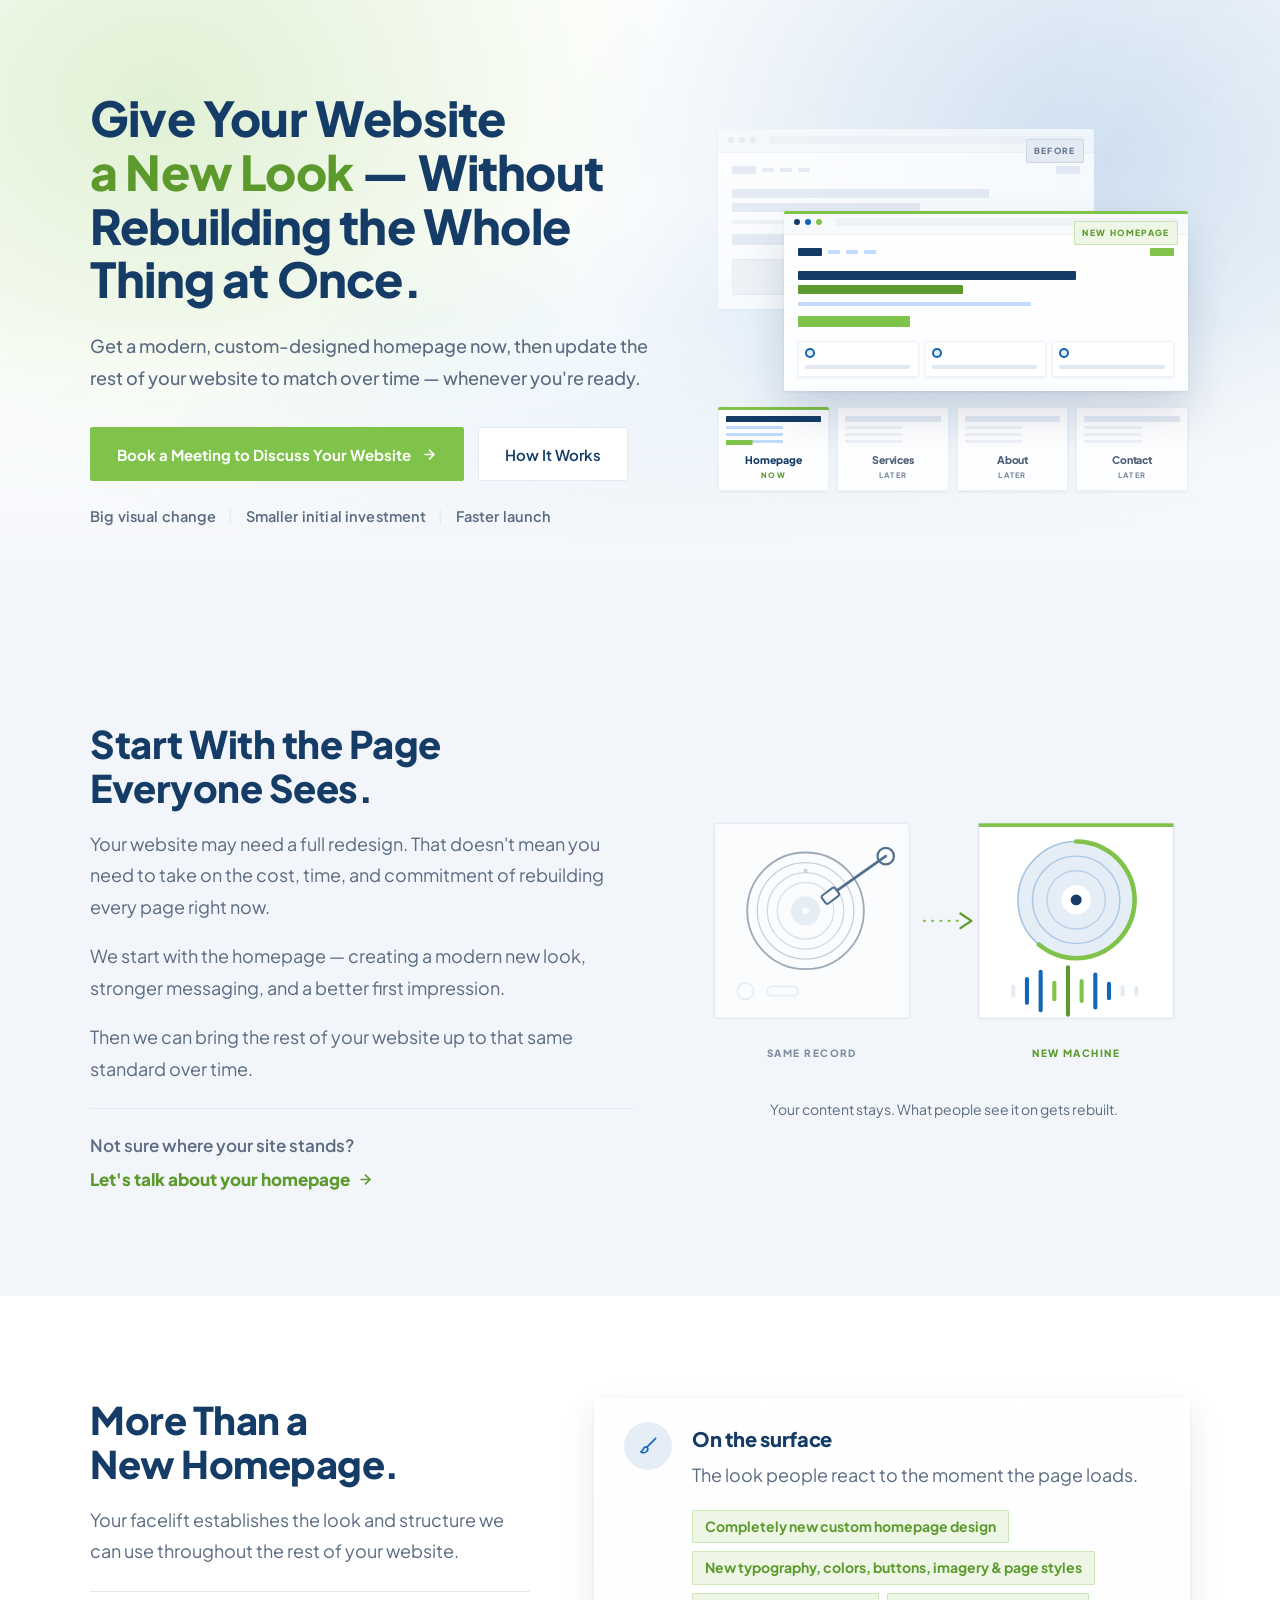
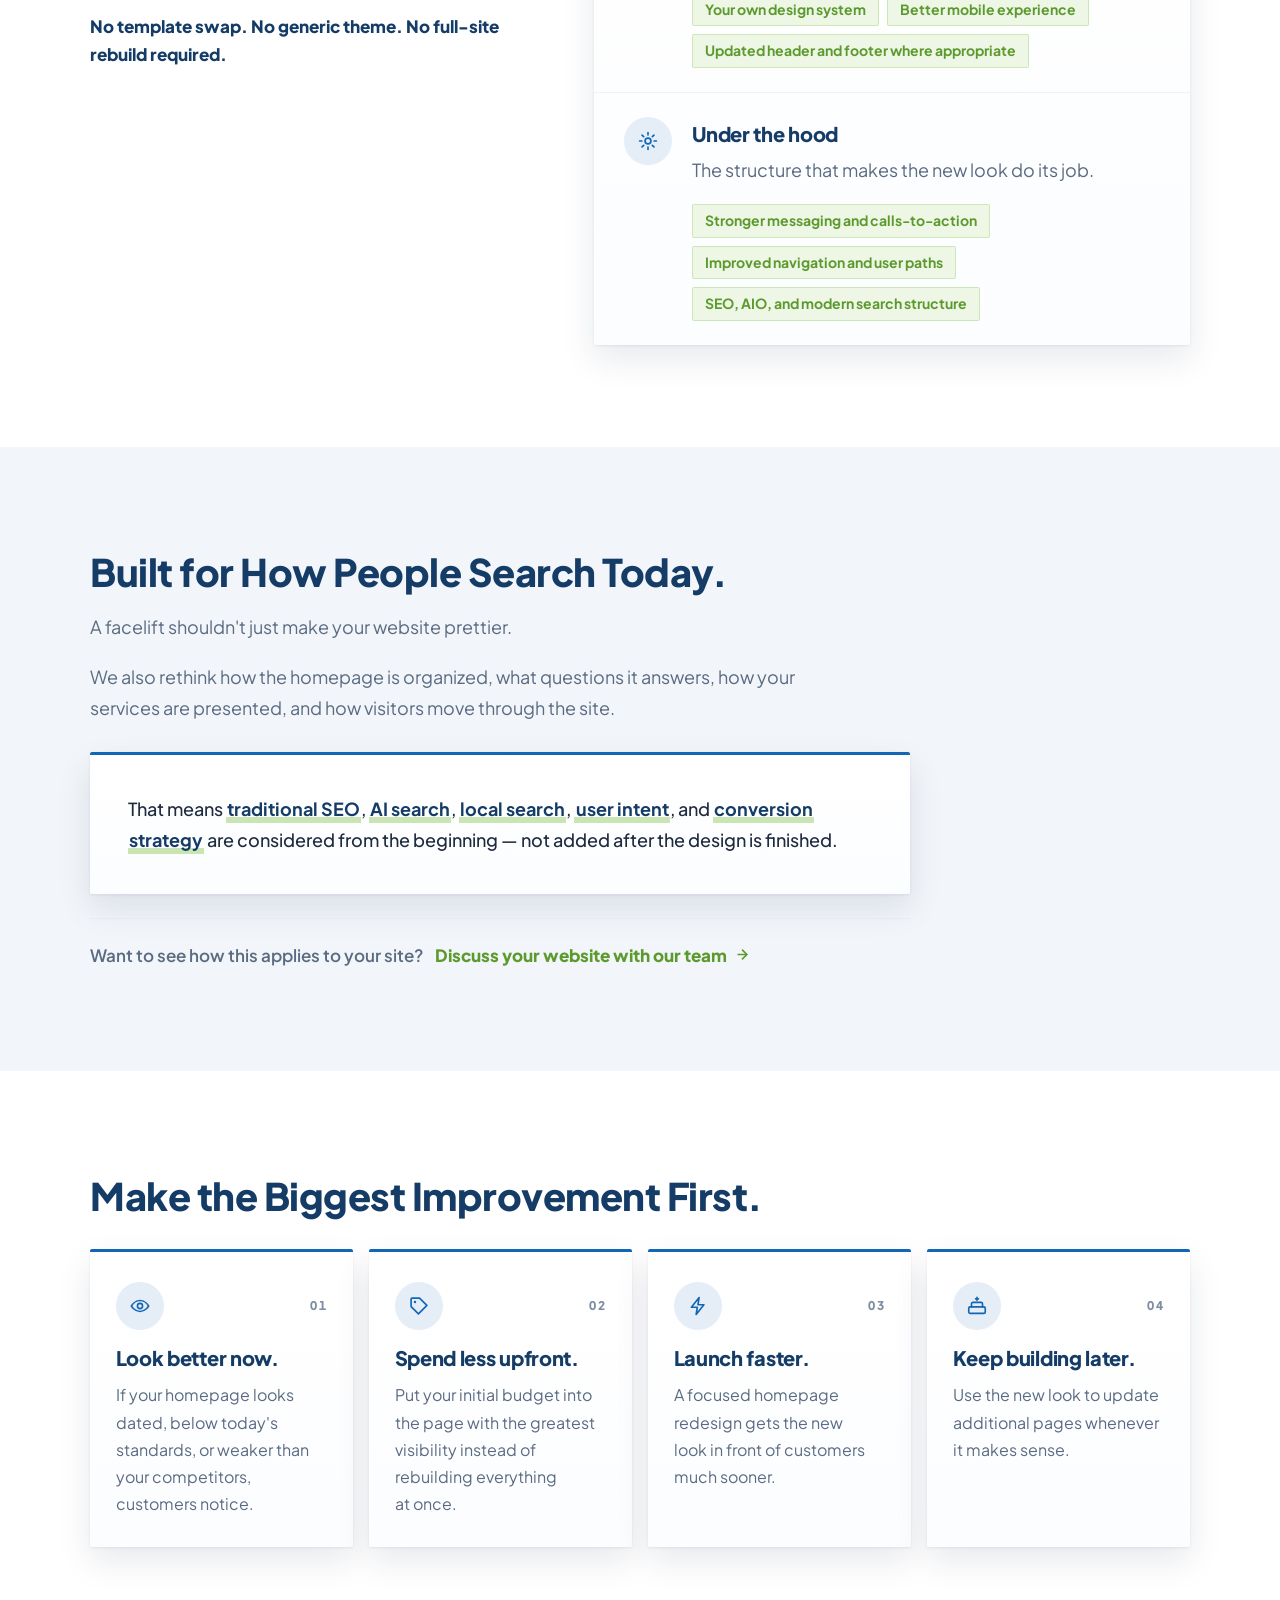
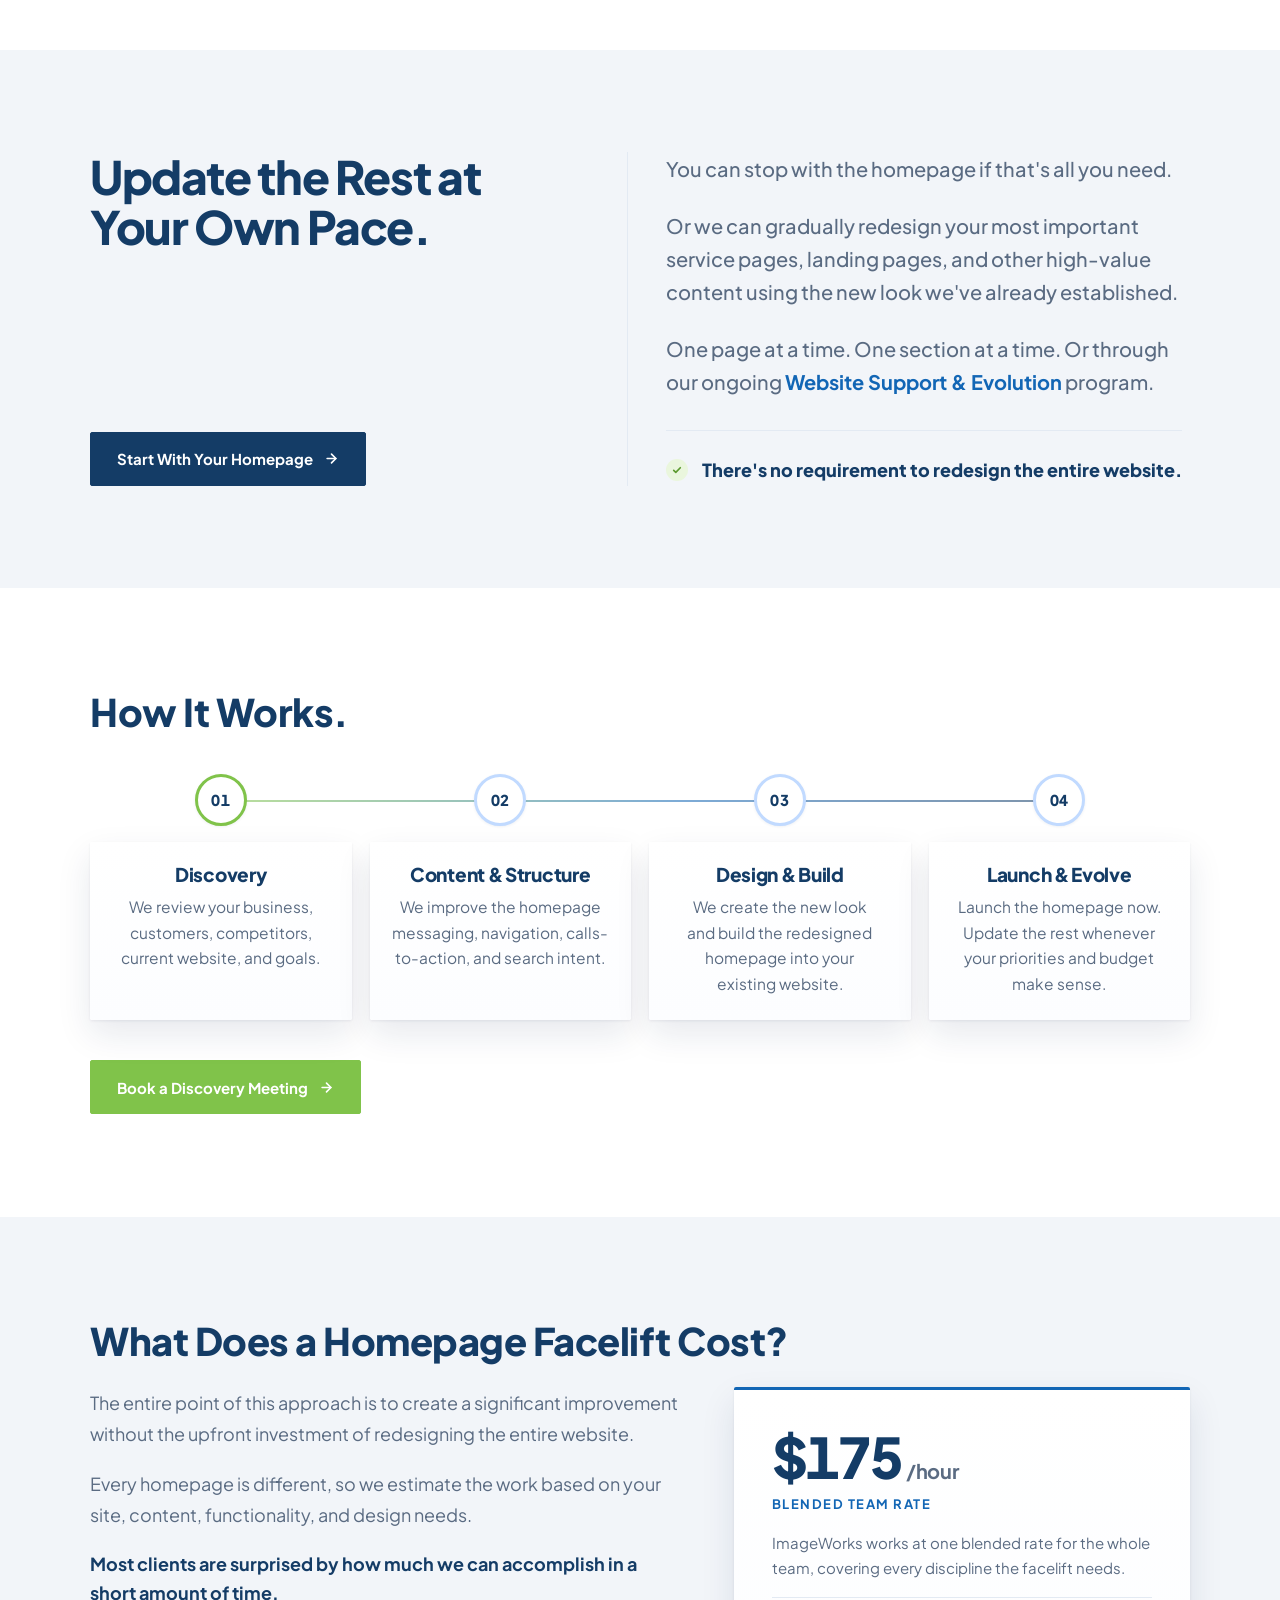
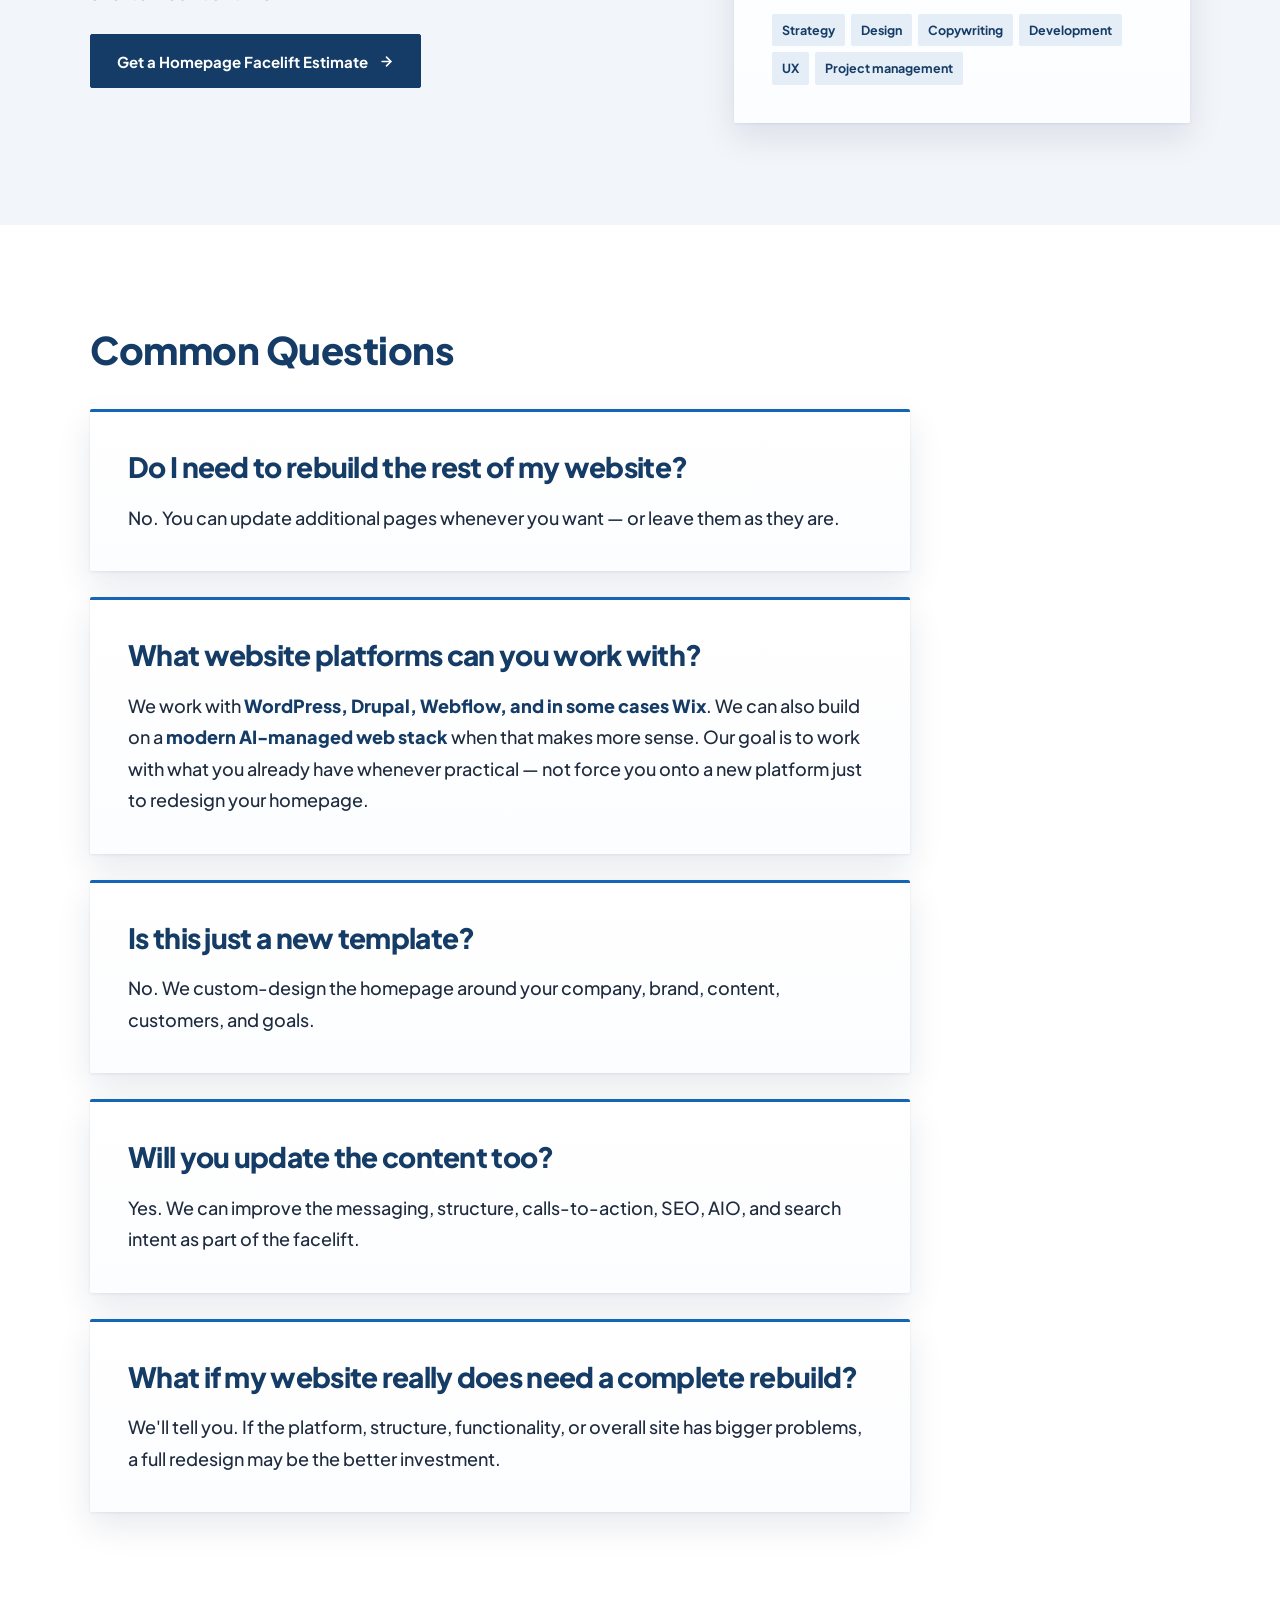
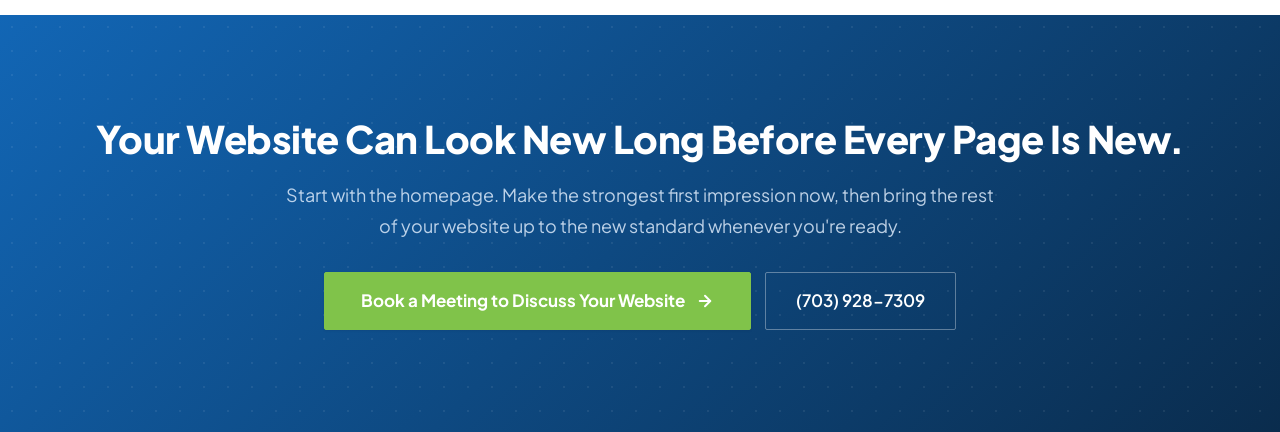
==== commit bba6e42c: "Drop the eyebrows; set the FAQ as answer cards Every section now opens on its heading. The five ques" ====
--- a/index.html
+++ b/index.html
@@ -176,7 +176,6 @@
     </div>
     <div class="wrap hero-inner fl-hero">
       <div class="hero-main">
-        <p class="eyebrow">Homepage Facelift</p>
         <h1 id="hero-title">Give Your Website <span class="accent">a New Look</span> — Without Rebuilding the Whole Thing at Once.</h1>
         <p class="hero-sub">Get a modern, custom-designed homepage now, then update the rest of your website to match over time — whenever you're ready.</p>
         <div class="btn-row">
@@ -227,7 +226,6 @@
   <section class="band band--tint" id="start" aria-labelledby="start-title">
     <div class="wrap split">
       <div class="stack reveal">
-        <p class="eyebrow">Where a facelift begins</p>
         <h2 class="sec-title sec-title--wide" id="start-title">Start With the Page Everyone Sees.</h2>
         <p class="lead">Your website may need a full redesign. That doesn't mean you need to take on the cost, time, and commitment of rebuilding every page right now.</p>
         <p class="lead">We start with the homepage — creating a modern new look, stronger messaging, and a better first impression.</p>
@@ -301,7 +299,6 @@
   <section class="band" id="included" aria-labelledby="included-title">
     <div class="wrap cms-split">
       <div class="cms-aside reveal">
-        <p class="eyebrow">What's included</p>
         <h2 class="sec-title sec-title--wide" id="included-title">More Than a New Homepage.</h2>
         <p class="lead">Your facelift establishes the look and structure we can use throughout the rest of your website.</p>
         <p class="cms-close"><strong>No template swap. No generic theme. No full-site rebuild required.</strong></p>
@@ -341,7 +338,6 @@
   <!-- 4 · BUILT FOR HOW PEOPLE SEARCH TODAY ------------------------------ -->
   <section class="band band--tint" id="search" aria-labelledby="search-title">
     <div class="wrap stack reveal">
-      <p class="eyebrow">Search and strategy</p>
       <h2 class="sec-title sec-title--wide" id="search-title">Built for How People Search Today.</h2>
       <p class="lead">A facelift shouldn't just make your website prettier.</p>
       <p class="lead">We also rethink how the homepage is organized, what questions it answers, how your services are presented, and how visitors move through the site.</p>
@@ -357,7 +353,6 @@
   <!-- 5 · MAKE THE BIGGEST IMPROVEMENT FIRST ----------------------------- -->
   <section class="band" id="why" aria-labelledby="why-title">
     <div class="wrap stack">
-      <p class="eyebrow reveal">Why start here</p>
       <h2 class="sec-title sec-title--wide reveal" id="why-title">Make the Biggest Improvement First.</h2>
 
       <ul class="wins reveal">
@@ -401,10 +396,7 @@
   <section class="band band--tint" id="pace" aria-labelledby="pace-title">
     <div class="wrap stmt reveal">
       <div class="stmt-head">
-        <div class="stack">
-          <p class="eyebrow">After the homepage</p>
-          <h2 class="stmt-title" id="pace-title">Update the Rest at Your Own Pace.</h2>
-        </div>
+        <h2 class="stmt-title" id="pace-title">Update the Rest at Your Own Pace.</h2>
         <a class="btn btn--navy" href="#contact">Start With Your Homepage<svg class="icon" width="15" height="15" aria-hidden="true"><use href="#i-arrow"/></svg></a>
       </div>
       <div class="stmt-body">
@@ -419,7 +411,6 @@
   <!-- 7 · HOW IT WORKS --------------------------------------------------- -->
   <section class="band" id="process" aria-labelledby="process-title">
     <div class="wrap stack">
-      <p class="eyebrow reveal">The process</p>
       <h2 class="sec-title reveal" id="process-title">How It Works.</h2>
 
       <ol class="flow reveal">
@@ -462,7 +453,6 @@
   <!-- 8 · COST ----------------------------------------------------------- -->
   <section class="band band--tint" id="cost" aria-labelledby="cost-title">
     <div class="wrap stack">
-      <p class="eyebrow reveal">Investment</p>
       <h2 class="sec-title sec-title--wide reveal" id="cost-title">What Does a Homepage Facelift Cost?</h2>
 
       <div class="cost reveal">
@@ -490,30 +480,32 @@
   <!-- 9 · FAQ ------------------------------------------------------------ -->
   <section class="band" id="faq" aria-labelledby="faq-title">
     <div class="wrap stack">
-      <p class="eyebrow reveal">Before you decide</p>
       <h2 class="sec-title reveal" id="faq-title">Common Questions</h2>
 
+      <!-- Each question and its answer are one object, so they sit in one
+           card — the same answer card the Branding page sets its question in,
+           with the blue rule at its head. Nothing folds away. -->
       <div class="faq reveal">
-        <details class="faq-item" open>
-          <summary>Do I need to rebuild the rest of my website?</summary>
+        <article class="answer-card">
+          <h3 class="answer-card__title">Do I need to rebuild the rest of my website?</h3>
           <p>No. You can update additional pages whenever you want — or leave them as they are.</p>
-        </details>
-        <details class="faq-item">
-          <summary>What website platforms can you work with?</summary>
+        </article>
+        <article class="answer-card">
+          <h3 class="answer-card__title">What website platforms can you work with?</h3>
           <p>We work with <strong>WordPress, Drupal, Webflow, and in some cases Wix</strong>. We can also build on a <strong>modern AI-managed web stack</strong> when that makes more sense. Our goal is to work with what you already have whenever practical — not force you onto a new platform just to redesign your homepage.</p>
-        </details>
-        <details class="faq-item">
-          <summary>Is this just a new template?</summary>
+        </article>
+        <article class="answer-card">
+          <h3 class="answer-card__title">Is this just a new template?</h3>
           <p>No. We custom-design the homepage around your company, brand, content, customers, and goals.</p>
-        </details>
-        <details class="faq-item">
-          <summary>Will you update the content too?</summary>
+        </article>
+        <article class="answer-card">
+          <h3 class="answer-card__title">Will you update the content too?</h3>
           <p>Yes. We can improve the messaging, structure, calls-to-action, SEO, AIO, and search intent as part of the facelift.</p>
-        </details>
-        <details class="faq-item">
-          <summary>What if my website really does need a complete rebuild?</summary>
+        </article>
+        <article class="answer-card">
+          <h3 class="answer-card__title">What if my website really does need a complete rebuild?</h3>
           <p>We'll tell you. If the platform, structure, functionality, or overall site has bigger problems, a full redesign may be the better investment.</p>
-        </details>
+        </article>
       </div>
     </div>
   </section>
@@ -521,7 +513,6 @@
   <!-- 10 · FINAL CTA ----------------------------------------------------- -->
   <section class="band band--cta final" id="contact" aria-labelledby="final-title">
     <div class="wrap stack reveal">
-      <p class="eyebrow">Homepage Facelift</p>
       <h2 class="sec-title" id="final-title">Your Website Can Look New Long Before Every Page Is New.</h2>
       <p class="lead">Start with the homepage. Make the strongest first impression now, then bring the rest of your website up to the new standard whenever you're ready.</p>
       <div class="btn-row">
--- a/styles.css
+++ b/styles.css
@@ -200,26 +200,6 @@
 /* --------------------------------------------------------------------------
    TYPE COMPONENTS
    -------------------------------------------------------------------------- */
-.eyebrow {
-  display: inline-flex;
-  align-items: center;
-  gap: 9px;
-  font-size: 12px;
-  font-weight: 800;
-  letter-spacing: .16em;
-  text-transform: uppercase;
-  color: var(--green-ink);
-}
-.eyebrow::before {
-  content: '';
-  inline-size: 8px;
-  block-size: 8px;
-  border-radius: 50%;
-  background: var(--green);
-  flex: none;
-}
-.band--cta .eyebrow { color: var(--green); }
-
 .sec-title {
   font-size: clamp(26px, 3vw, 38px);
   line-height: 1.15;
@@ -512,8 +492,6 @@
   align-items: flex-start;
   gap: 24px;
 }
-.hero .eyebrow { margin-bottom: -6px; }
-
 .hero h1 {
   font-size: clamp(32px, 4.2vw, 48px);
   line-height: 1.12;
@@ -557,13 +535,11 @@
 /* Staged entrance: each block lifts in on its own delay, the green phrase
    lands last. `backwards` drops the fill afterwards so hover states still win. */
 @media (prefers-reduced-motion: no-preference) {
-  .hero .eyebrow,
   .hero h1,
   .hero-sub,
   .hero-points,
   .hero .btn-row,
   .fb { animation: hero-in .8s var(--ease) backwards; }
-  .hero .eyebrow { animation-delay: 0s; }
   .hero h1 { animation-delay: .06s; }
   .hero-sub { animation-delay: .26s; }
   .hero .btn-row { animation-delay: .40s; }
@@ -1168,6 +1144,16 @@
   background: linear-gradient(180deg, var(--card-top), var(--card-bottom));
   box-shadow: var(--shadow-card);
 }
+.answer-card__title {
+  font-size: clamp(21px, 1vw + 17px, 28px);
+  font-weight: 800;
+  line-height: 1.2;
+  letter-spacing: -.025em;
+  color: var(--navy);
+  margin-bottom: clamp(14px, 1.4vw, 20px);
+}
+/* Set in body ink rather than navy: the marked terms are navy and bold, and
+   they only stand out from the sentence if the sentence is not. */
 .answer-card p {
   font-size: 18px;
   font-weight: 500;
@@ -1506,57 +1492,20 @@
 }
 
 /* --------------------------------------------------------------------------
-   FAQ — native <details>, a green +/− on the right
+   FAQ — one answer card per question, the way the Branding page sets its
+   own question: the blue rule at the head, the question as the title, the
+   answer under it. Nothing folds away, so every answer is on the page for
+   the reader and for search.
    -------------------------------------------------------------------------- */
 .faq {
+  display: flex;
+  flex-direction: column;
+  gap: 16px;
   width: 100%;
   max-width: 820px;
   margin-top: 10px;
 }
-.faq-item { border-top: 1px solid var(--border); }
-.faq-item:last-child { border-bottom: 1px solid var(--border); }
-.faq-item summary {
-  position: relative;
-  display: block;
-  padding: 22px 44px 22px 0;
-  font-size: 18px;
-  font-weight: 700;
-  line-height: 1.4;
-  color: var(--navy);
-  cursor: pointer;
-  list-style: none;
-  transition: color .2s var(--ease);
-}
-.faq-item summary::-webkit-details-marker { display: none; }
-.faq-item summary::after {
-  content: '';
-  position: absolute;
-  right: 2px;
-  top: 50%;
-  inline-size: 22px;
-  block-size: 22px;
-  border-radius: 50%;
-  background: var(--chip-green);
-  transform: translateY(-50%);
-  background-image:
-    linear-gradient(var(--green-ink) 0 0),
-    linear-gradient(var(--green-ink) 0 0);
-  background-size: 10px 2px, 2px 10px;
-  background-position: center;
-  background-repeat: no-repeat;
-  transition: transform .3s var(--ease), background-color .3s var(--ease);
-}
-.faq-item[open] summary::after { background-size: 10px 2px, 0 10px; }
-.faq-item summary:hover { color: var(--blue); }
-.faq-item summary:hover::after { background-color: #d9ecc4; }
-.faq-item p {
-  padding-bottom: 24px;
-  max-width: 760px;
-  font-size: 17px;
-  line-height: 1.75;
-  color: var(--muted);
-}
-.faq-item p strong { color: var(--navy); font-weight: 700; }
+.faq .answer-card { max-width: none; }
 
 /* --------------------------------------------------------------------------
    INDEXES — the stagger counts for the marker sweep and the signals
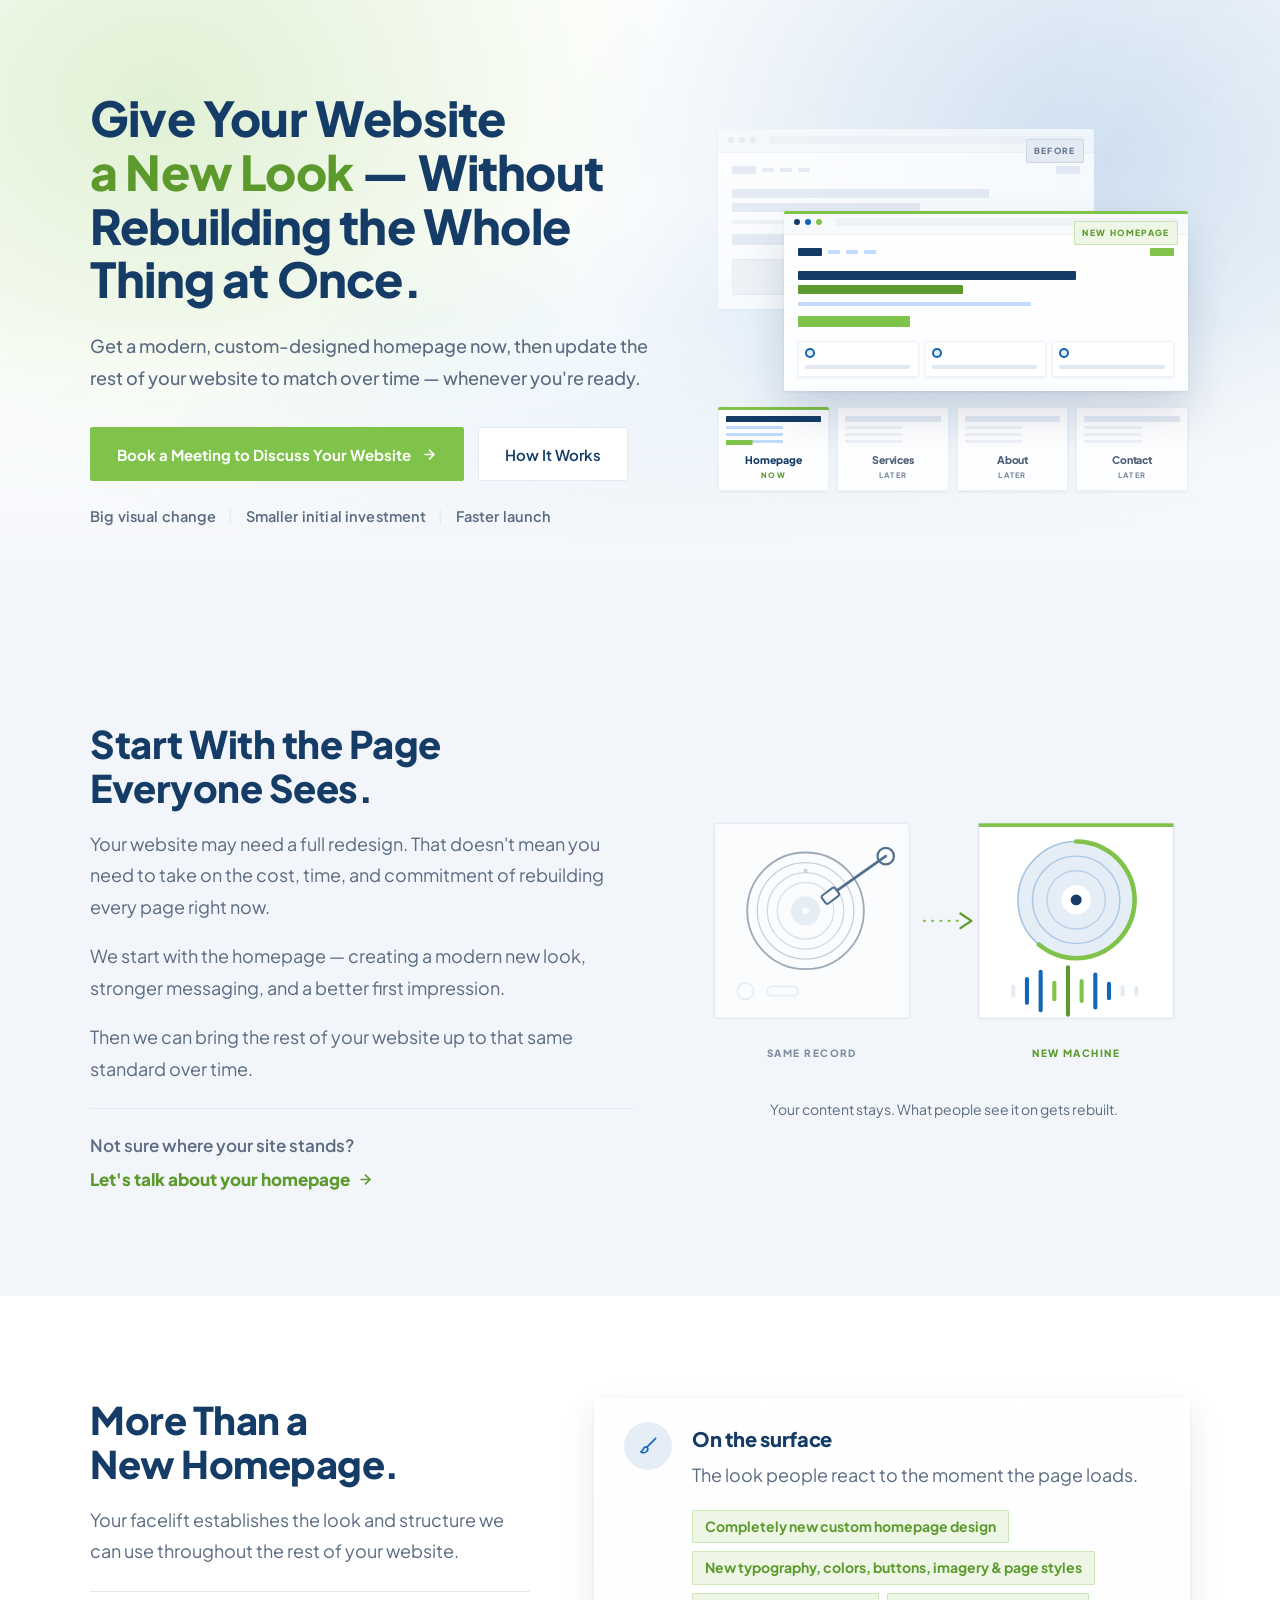
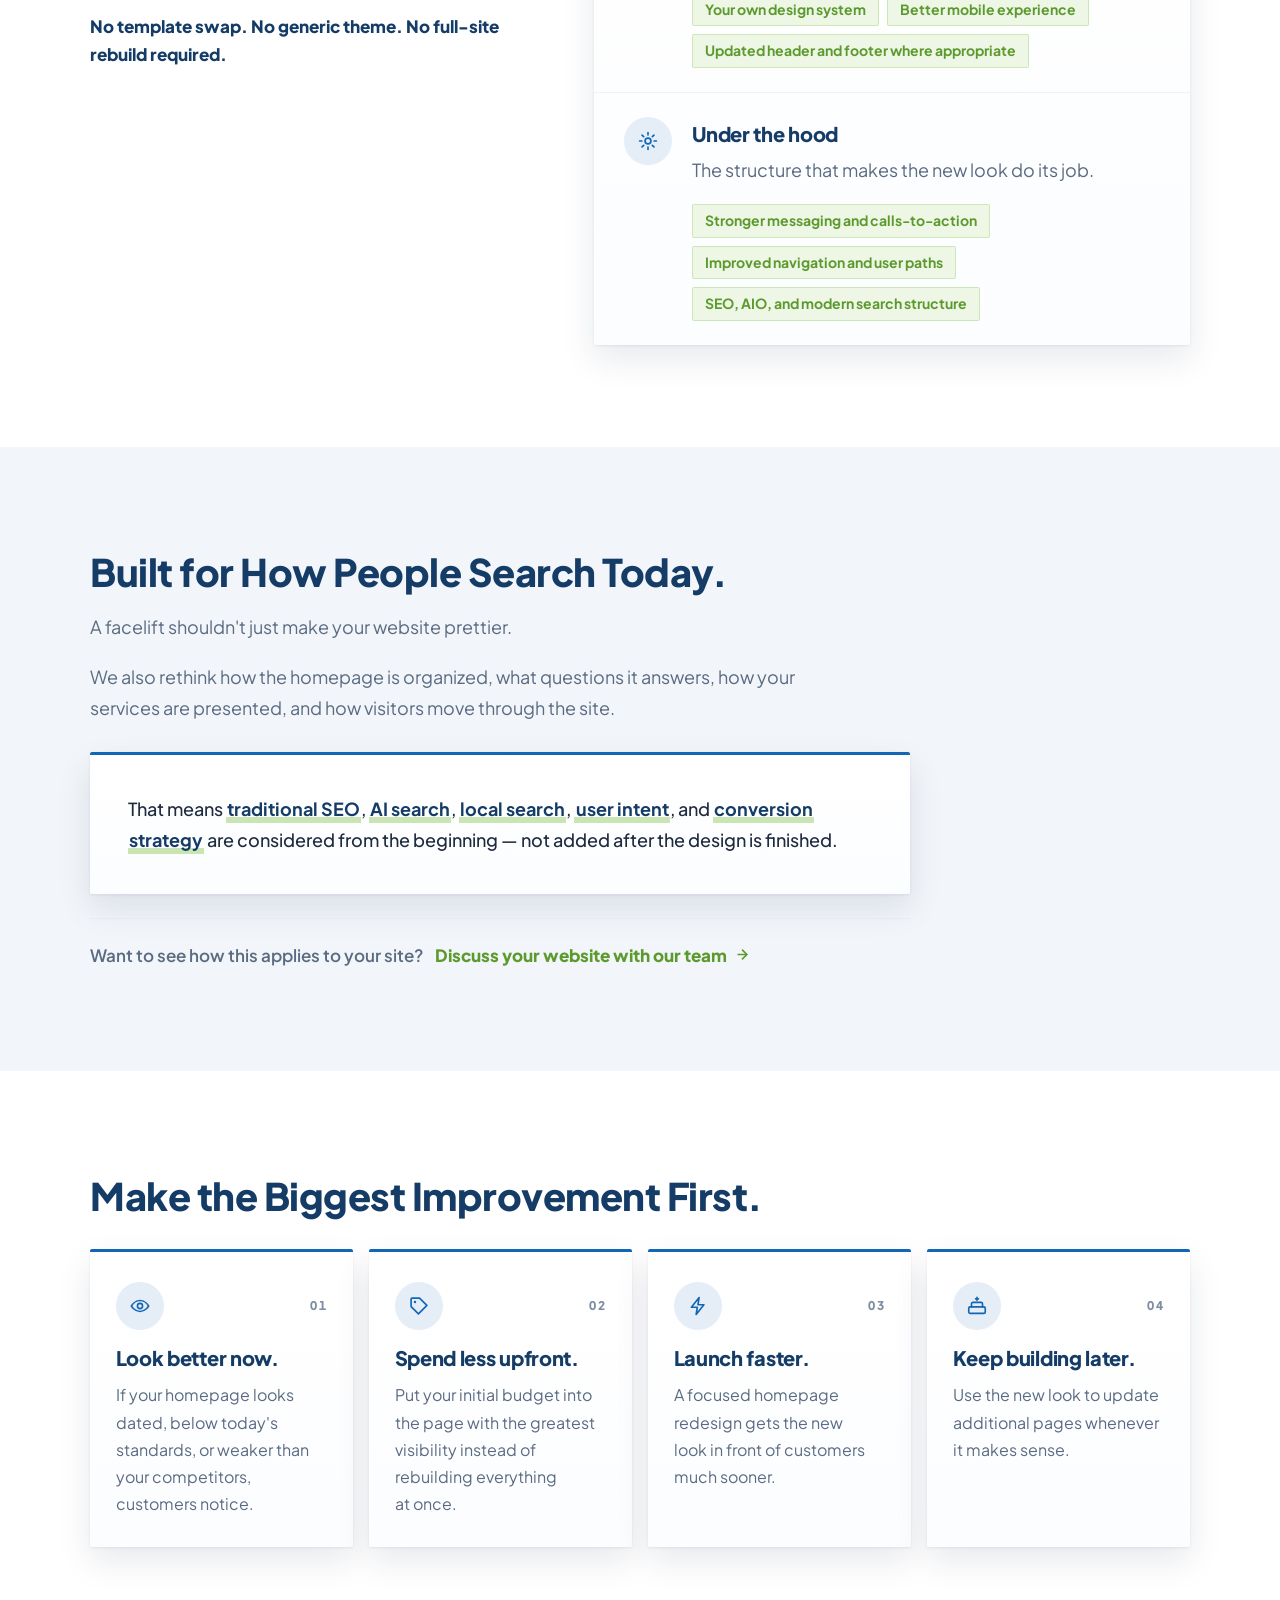
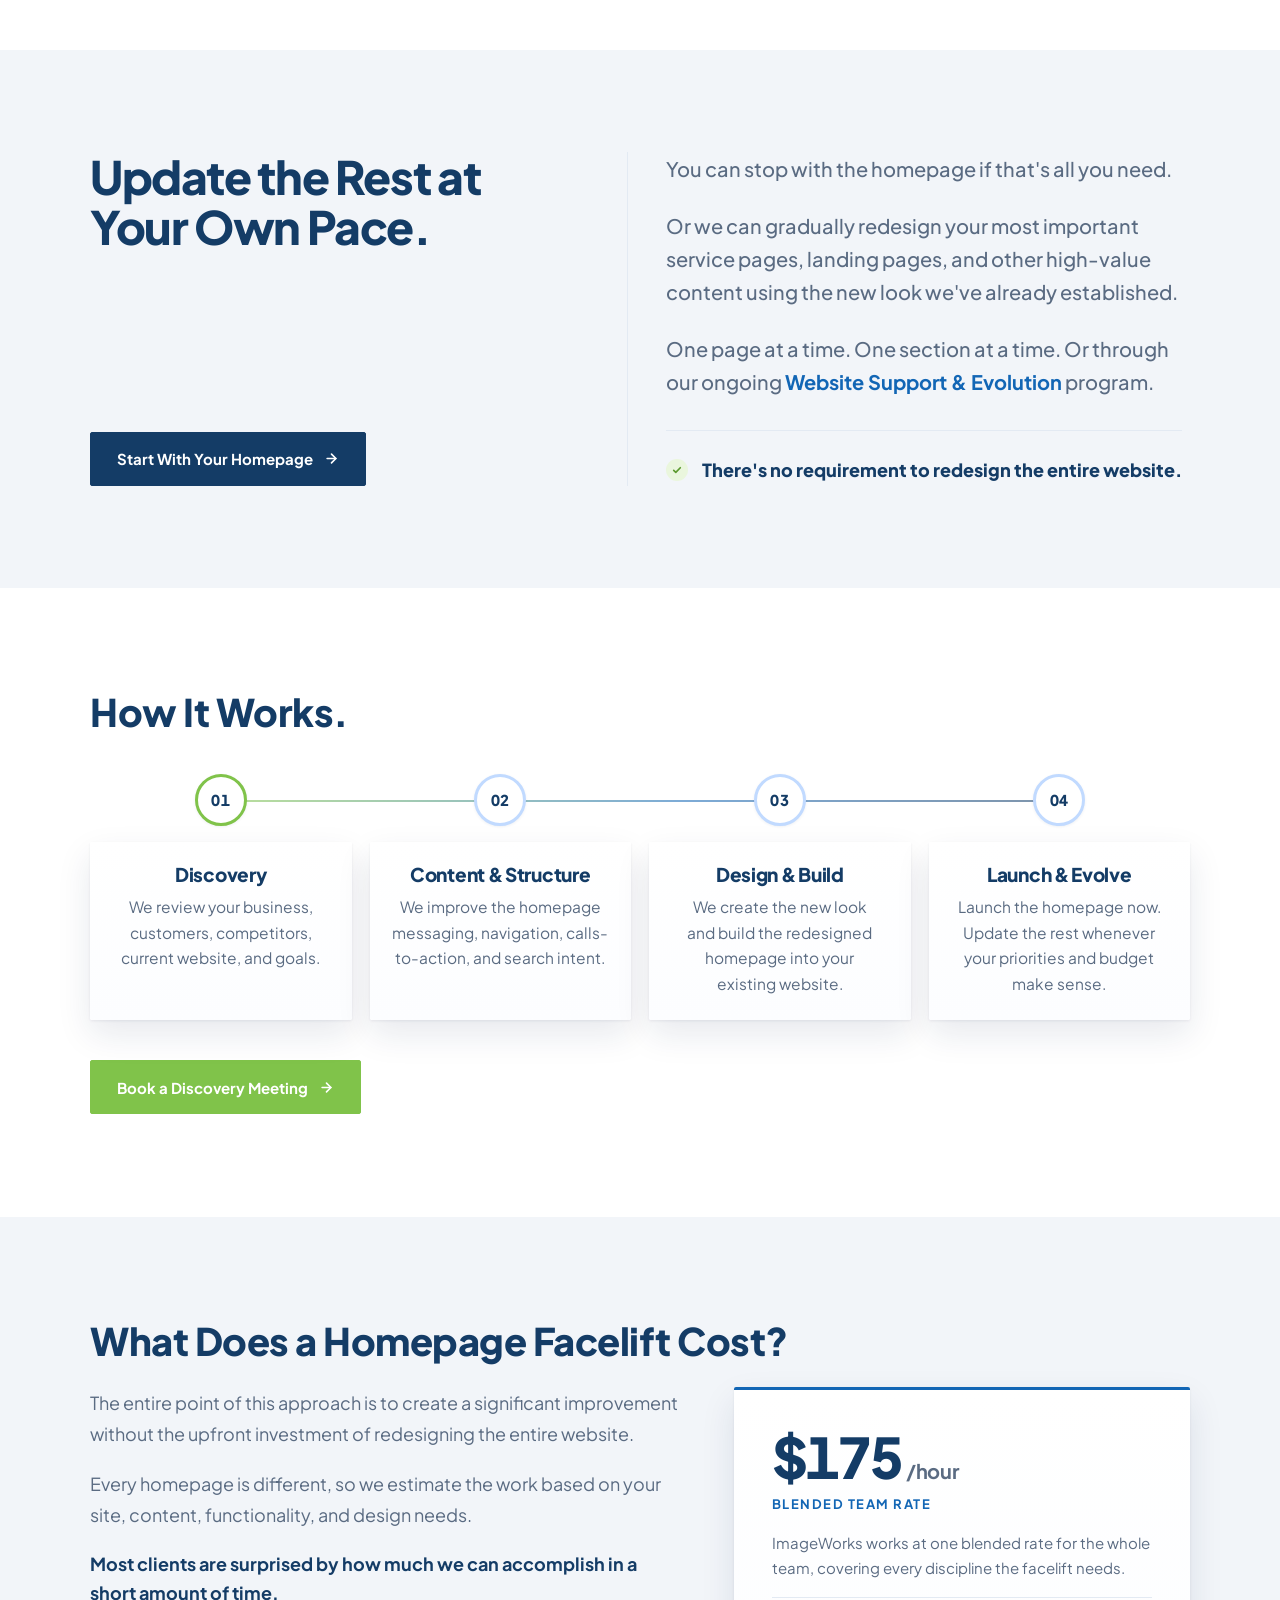
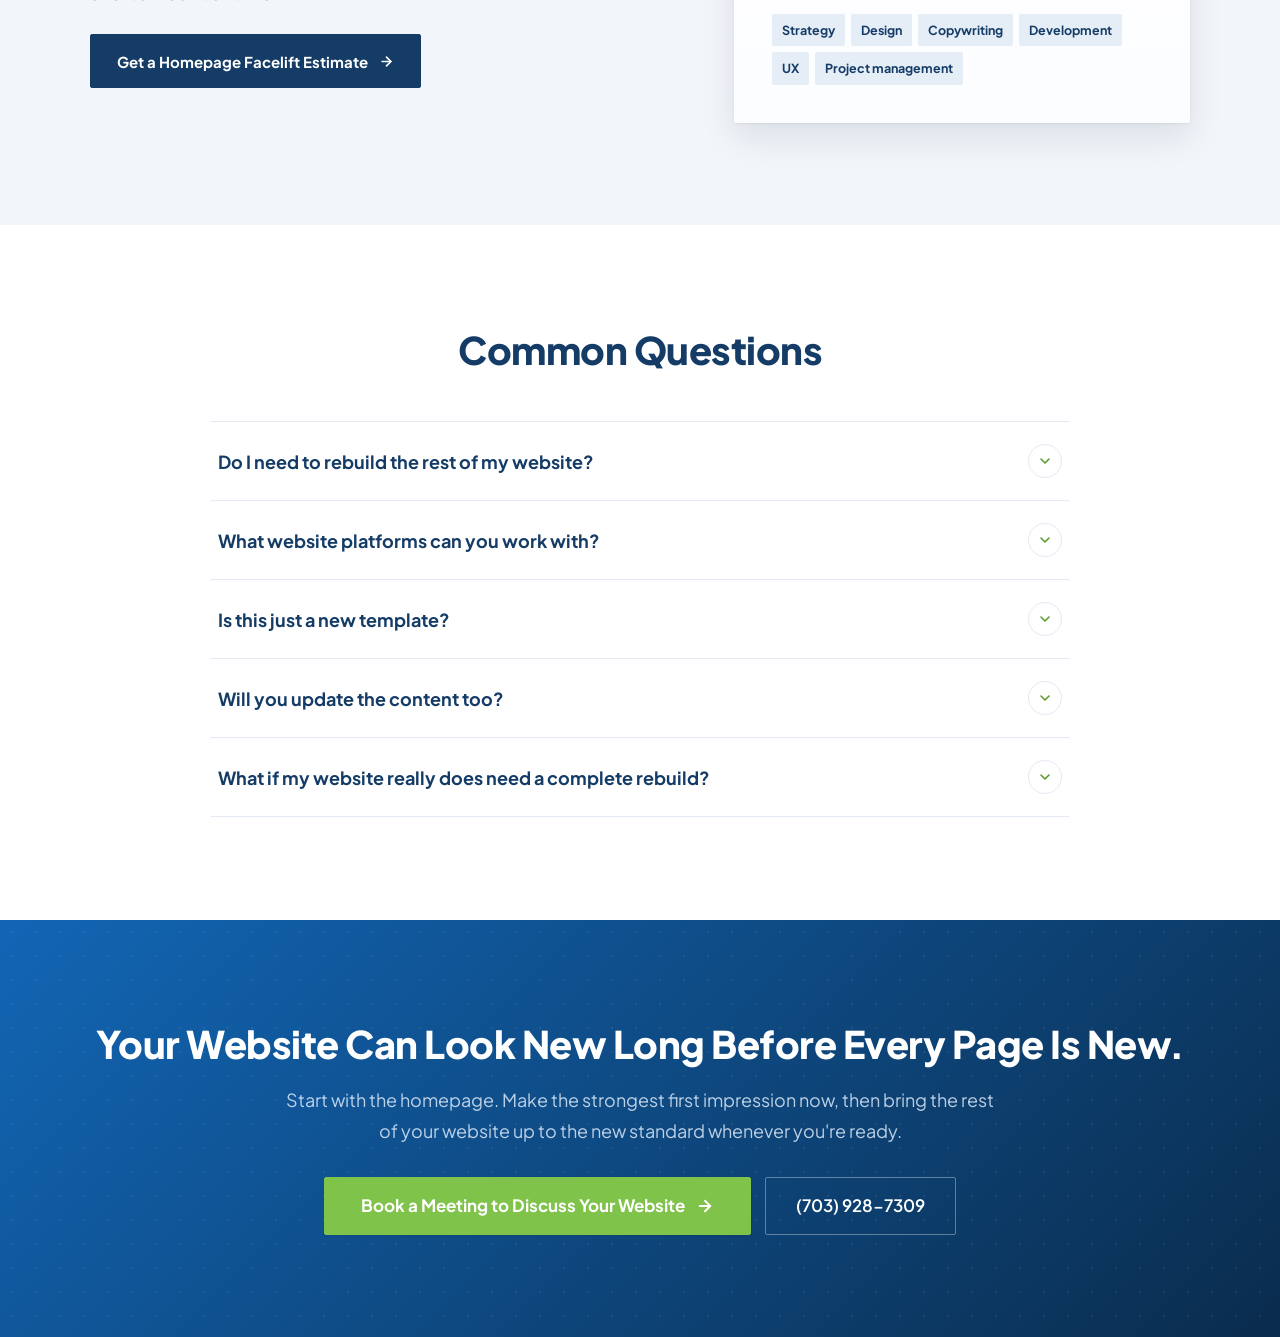
==== commit ff90b0b7: "Set the FAQ as the system's accordion The Branding stylesheet carries the shared FAQ: native <detail" ====
--- a/index.html
+++ b/index.html
@@ -127,6 +127,9 @@
       <line x1="5" y1="12" x2="19" y2="12" fill="none" stroke="currentColor" stroke-width="2.6" stroke-linecap="round"/>
       <polyline points="12 5 19 12 12 19" fill="none" stroke="currentColor" stroke-width="2.6" stroke-linecap="round" stroke-linejoin="round"/>
     </symbol>
+    <symbol id="i-chevron" viewBox="0 0 24 24">
+      <polyline points="6 9 12 15 18 9" fill="none" stroke="currentColor" stroke-width="2.4" stroke-linecap="round" stroke-linejoin="round"/>
+    </symbol>
     <!-- Facelift page additions, drawn at the same weight as the set above. -->
     <symbol id="i-brush" viewBox="0 0 24 24">
       <g fill="none" stroke="currentColor" stroke-width="1.8" stroke-linecap="round" stroke-linejoin="round">
@@ -479,33 +482,45 @@
 
   <!-- 9 · FAQ ------------------------------------------------------------ -->
   <section class="band" id="faq" aria-labelledby="faq-title">
-    <div class="wrap stack">
-      <h2 class="sec-title reveal" id="faq-title">Common Questions</h2>
-
-      <!-- Each question and its answer are one object, so they sit in one
-           card — the same answer card the Branding page sets its question in,
-           with the blue rule at its head. Nothing folds away. -->
-      <div class="faq reveal">
-        <article class="answer-card">
-          <h3 class="answer-card__title">Do I need to rebuild the rest of my website?</h3>
-          <p>No. You can update additional pages whenever you want — or leave them as they are.</p>
-        </article>
-        <article class="answer-card">
-          <h3 class="answer-card__title">What website platforms can you work with?</h3>
-          <p>We work with <strong>WordPress, Drupal, Webflow, and in some cases Wix</strong>. We can also build on a <strong>modern AI-managed web stack</strong> when that makes more sense. Our goal is to work with what you already have whenever practical — not force you onto a new platform just to redesign your homepage.</p>
-        </article>
-        <article class="answer-card">
-          <h3 class="answer-card__title">Is this just a new template?</h3>
-          <p>No. We custom-design the homepage around your company, brand, content, customers, and goals.</p>
-        </article>
-        <article class="answer-card">
-          <h3 class="answer-card__title">Will you update the content too?</h3>
-          <p>Yes. We can improve the messaging, structure, calls-to-action, SEO, AIO, and search intent as part of the facelift.</p>
-        </article>
-        <article class="answer-card">
-          <h3 class="answer-card__title">What if my website really does need a complete rebuild?</h3>
-          <p>We'll tell you. If the platform, structure, functionality, or overall site has bigger problems, a full redesign may be the better investment.</p>
-        </article>
+    <div class="sec-head reveal">
+      <h2 class="sec-title" id="faq-title">Common Questions</h2>
+    </div>
+
+    <div class="wrap">
+      <!-- The system's accordion: closed rows are quiet hairlines, the open one
+           lifts out of the list as a card. `name` keeps one open at a time. -->
+      <div class="faq reveal" data-faq>
+        <details class="faq-item" name="fl-faq">
+          <summary>Do I need to rebuild the rest of my website?<span class="faq-mark" aria-hidden="true"><svg width="16" height="16"><use href="#i-chevron"/></svg></span></summary>
+          <div class="faq-answer">
+            <p>No. You can update additional pages whenever you want — or leave them as they are.</p>
+          </div>
+        </details>
+        <details class="faq-item" name="fl-faq">
+          <summary>What website platforms can you work with?<span class="faq-mark" aria-hidden="true"><svg width="16" height="16"><use href="#i-chevron"/></svg></span></summary>
+          <div class="faq-answer">
+            <p>We work with <strong>WordPress, Drupal, Webflow, and in some cases Wix</strong>. We can also build on a <strong>modern AI-managed web stack</strong> when that makes more sense.</p>
+            <p>Our goal is to work with what you already have whenever practical — not force you onto a new platform just to redesign your homepage.</p>
+          </div>
+        </details>
+        <details class="faq-item" name="fl-faq">
+          <summary>Is this just a new template?<span class="faq-mark" aria-hidden="true"><svg width="16" height="16"><use href="#i-chevron"/></svg></span></summary>
+          <div class="faq-answer">
+            <p>No. We custom-design the homepage around your company, brand, content, customers, and goals.</p>
+          </div>
+        </details>
+        <details class="faq-item" name="fl-faq">
+          <summary>Will you update the content too?<span class="faq-mark" aria-hidden="true"><svg width="16" height="16"><use href="#i-chevron"/></svg></span></summary>
+          <div class="faq-answer">
+            <p>Yes. We can improve the messaging, structure, calls-to-action, SEO, AIO, and search intent as part of the facelift.</p>
+          </div>
+        </details>
+        <details class="faq-item" name="fl-faq">
+          <summary>What if my website really does need a complete rebuild?<span class="faq-mark" aria-hidden="true"><svg width="16" height="16"><use href="#i-chevron"/></svg></span></summary>
+          <div class="faq-answer">
+            <p>We'll tell you. If the platform, structure, functionality, or overall site has bigger problems, a full redesign may be the better investment.</p>
+          </div>
+        </details>
       </div>
     </div>
   </section>
--- a/styles.css
+++ b/styles.css
@@ -1143,14 +1143,6 @@
   border-top: 3px solid var(--blue);
   background: linear-gradient(180deg, var(--card-top), var(--card-bottom));
   box-shadow: var(--shadow-card);
-}
-.answer-card__title {
-  font-size: clamp(21px, 1vw + 17px, 28px);
-  font-weight: 800;
-  line-height: 1.2;
-  letter-spacing: -.025em;
-  color: var(--navy);
-  margin-bottom: clamp(14px, 1.4vw, 20px);
 }
 /* Set in body ink rather than navy: the marked terms are navy and bold, and
    they only stand out from the sentence if the sentence is not. */
@@ -1492,20 +1484,118 @@
 }
 
 /* --------------------------------------------------------------------------
-   FAQ — one answer card per question, the way the Branding page sets its
-   own question: the blue rule at the head, the question as the title, the
-   answer under it. Nothing folds away, so every answer is on the page for
-   the reader and for search.
+   SECTION HEAD — the centred heading the FAQ sits under
+   -------------------------------------------------------------------------- */
+.sec-head {
+  text-align: center;
+  max-width: 720px;
+  margin: 0 auto 50px;
+  padding-inline: var(--gutter);
+}
+.sec-head h2 { max-width: none; }
+
+/* --------------------------------------------------------------------------
+   FAQ — the system's accordion, as the Branding stylesheet carries it
    -------------------------------------------------------------------------- */
 .faq {
-  display: flex;
-  flex-direction: column;
-  gap: 16px;
   width: 100%;
-  max-width: 820px;
-  margin-top: 10px;
-}
-.faq .answer-card { max-width: none; }
+  max-width: 860px;
+  margin-inline: auto;
+}
+
+/* Closed rows are quiet hairlines; the open one lifts out of the list and
+   becomes a card, using the same recipe as every other card on the page. */
+.faq-item {
+  border-top: 1px solid var(--border);
+  border-radius: var(--r);
+  transition: background .3s var(--ease), box-shadow .3s var(--ease),
+              border-color .2s var(--ease);
+}
+.faq-item:last-child { border-bottom: 1px solid var(--border); }
+.faq-item[open] {
+  background: linear-gradient(180deg, var(--card-top), var(--card-bottom));
+  box-shadow: var(--shadow-card);
+  border-top-color: transparent;
+}
+/* Only the rules touching the open card are hidden — the shorthand would also
+   drop the list's closing edge when the last item is the open one. */
+.faq-item[open] + .faq-item { border-top-color: transparent; }
+.faq-item[open]:last-child { border-bottom-color: transparent; }
+
+.faq-item summary {
+  display: flex;
+  align-items: center;
+  justify-content: space-between;
+  gap: 24px;
+  list-style: none;
+  cursor: pointer;
+  padding: 22px 8px;
+  font-size: var(--step-1);
+  font-weight: 700;
+  color: var(--navy);
+  line-height: 1.4;
+  transition: color .2s var(--ease), padding .3s var(--ease);
+}
+.faq-item summary::-webkit-details-marker { display: none; }
+.faq-item summary:hover { color: var(--blue); }
+.faq-item[open] summary { padding-inline: 26px; color: var(--blue); }
+
+/* An outlined chevron that fills in and flips — the page already speaks in
+   arrows, so the marker uses that vocabulary instead of a plus in a circle. */
+.faq-mark {
+  flex: none;
+  display: grid;
+  place-items: center;
+  inline-size: 34px;
+  block-size: 34px;
+  border: 1.5px solid var(--border);
+  border-radius: 50%;
+  color: var(--green-ink);
+  transition: transform .35s var(--ease), background-color .25s var(--ease),
+              border-color .25s var(--ease), color .25s var(--ease);
+}
+.faq-item summary:hover .faq-mark {
+  border-color: var(--green);
+  background: var(--tint-green);
+}
+.faq-item[open] .faq-mark {
+  transform: rotate(180deg);
+  background: var(--green);
+  border-color: var(--green);
+  color: #143c1f;
+}
+
+.faq-answer {
+  padding: 0 26px 28px;
+  font-size: var(--step-0);
+  line-height: 1.75;
+  color: var(--muted);
+}
+.faq-answer p { max-width: 68ch; }
+.faq-answer p + p { margin-top: 12px; }
+.faq-answer strong { color: var(--navy); font-weight: 700; }
+
+/* The answer settles in wherever it opens — this works with or without the
+   height transition below. */
+.faq-item[open] .faq-answer { animation: faq-in .42s var(--ease) both; }
+@keyframes faq-in {
+  from { opacity: 0; transform: translateY(-7px); }
+}
+
+/* Smooth height where the browser supports it, a clean snap where it doesn't.
+   No JS involved either way. */
+@supports (interpolate-size: allow-keywords) {
+  :root { interpolate-size: allow-keywords; }
+
+  .faq-item::details-content {
+    block-size: 0;
+    overflow: hidden;
+    transition: block-size .34s var(--ease),
+                content-visibility .34s allow-discrete;
+    transition-behavior: allow-discrete;
+  }
+  .faq-item[open]::details-content { block-size: auto; }
+}
 
 /* --------------------------------------------------------------------------
    INDEXES — the stagger counts for the marker sweep and the signals
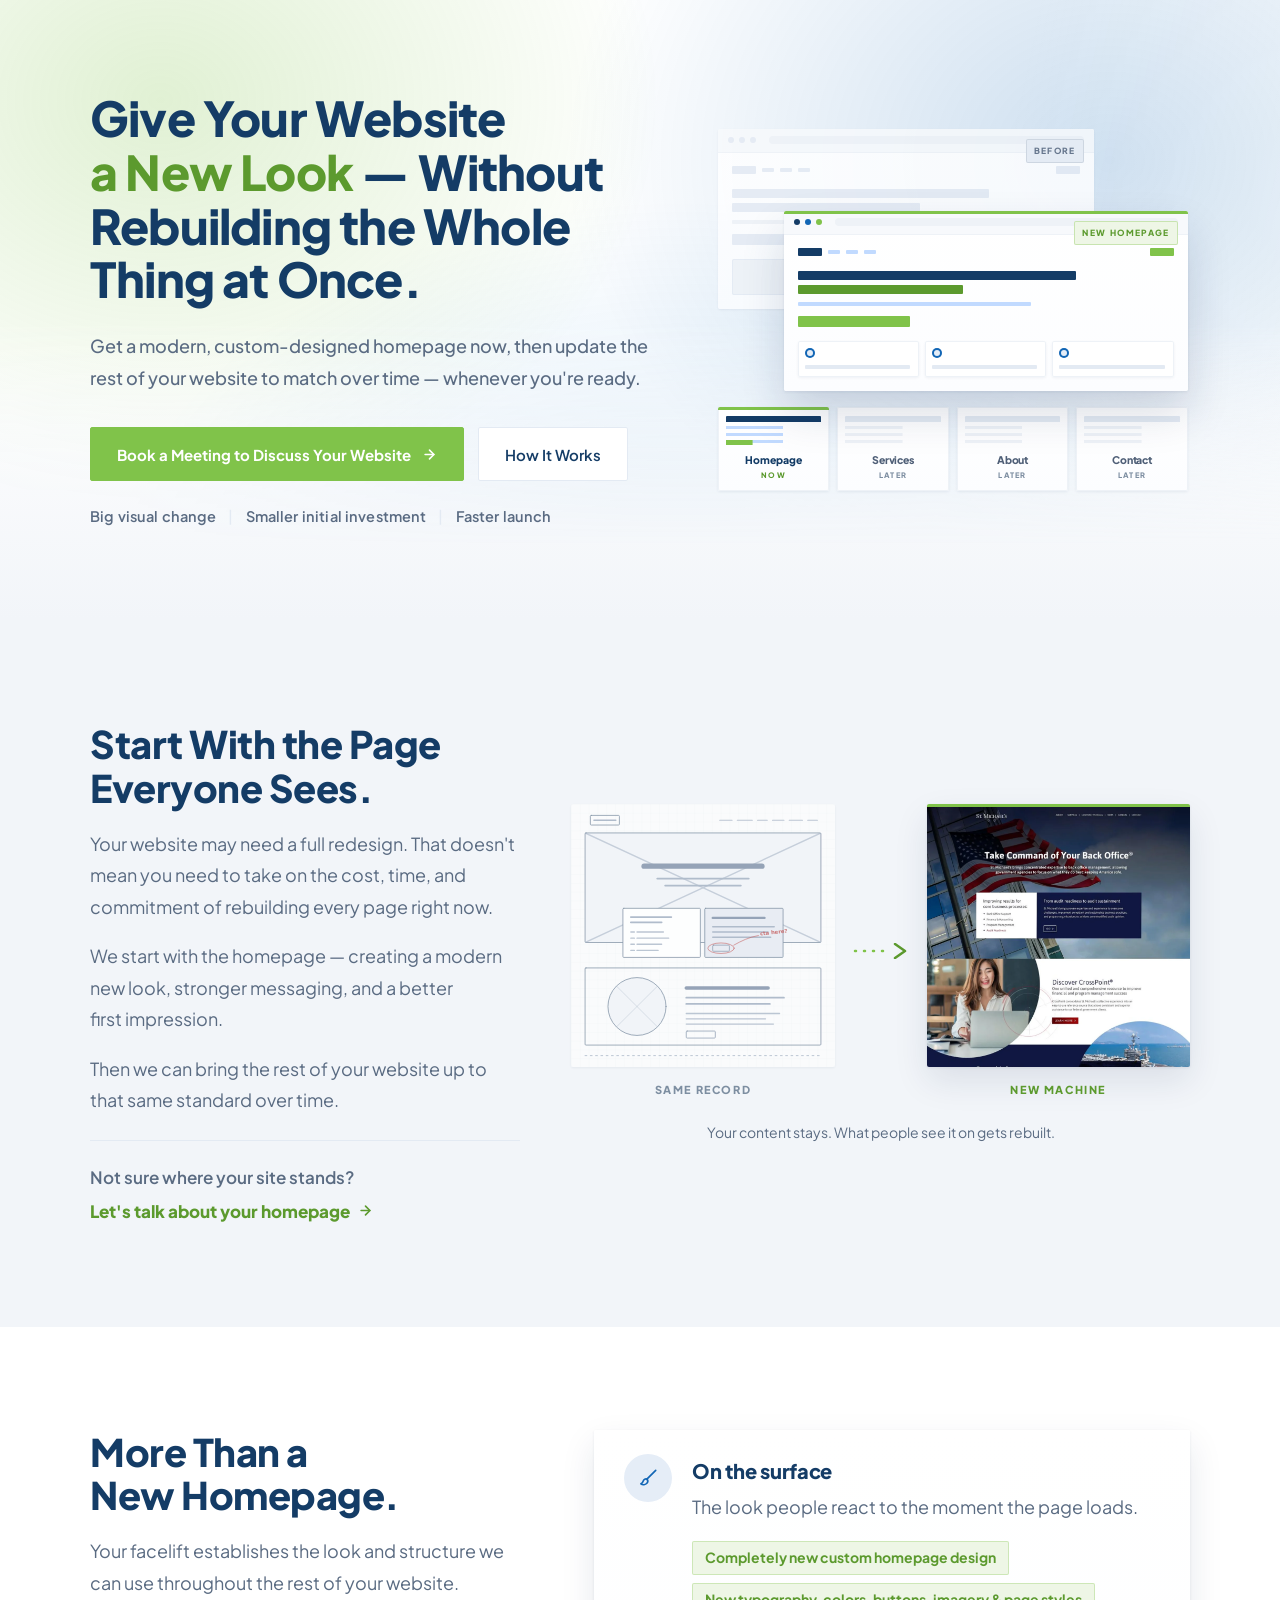
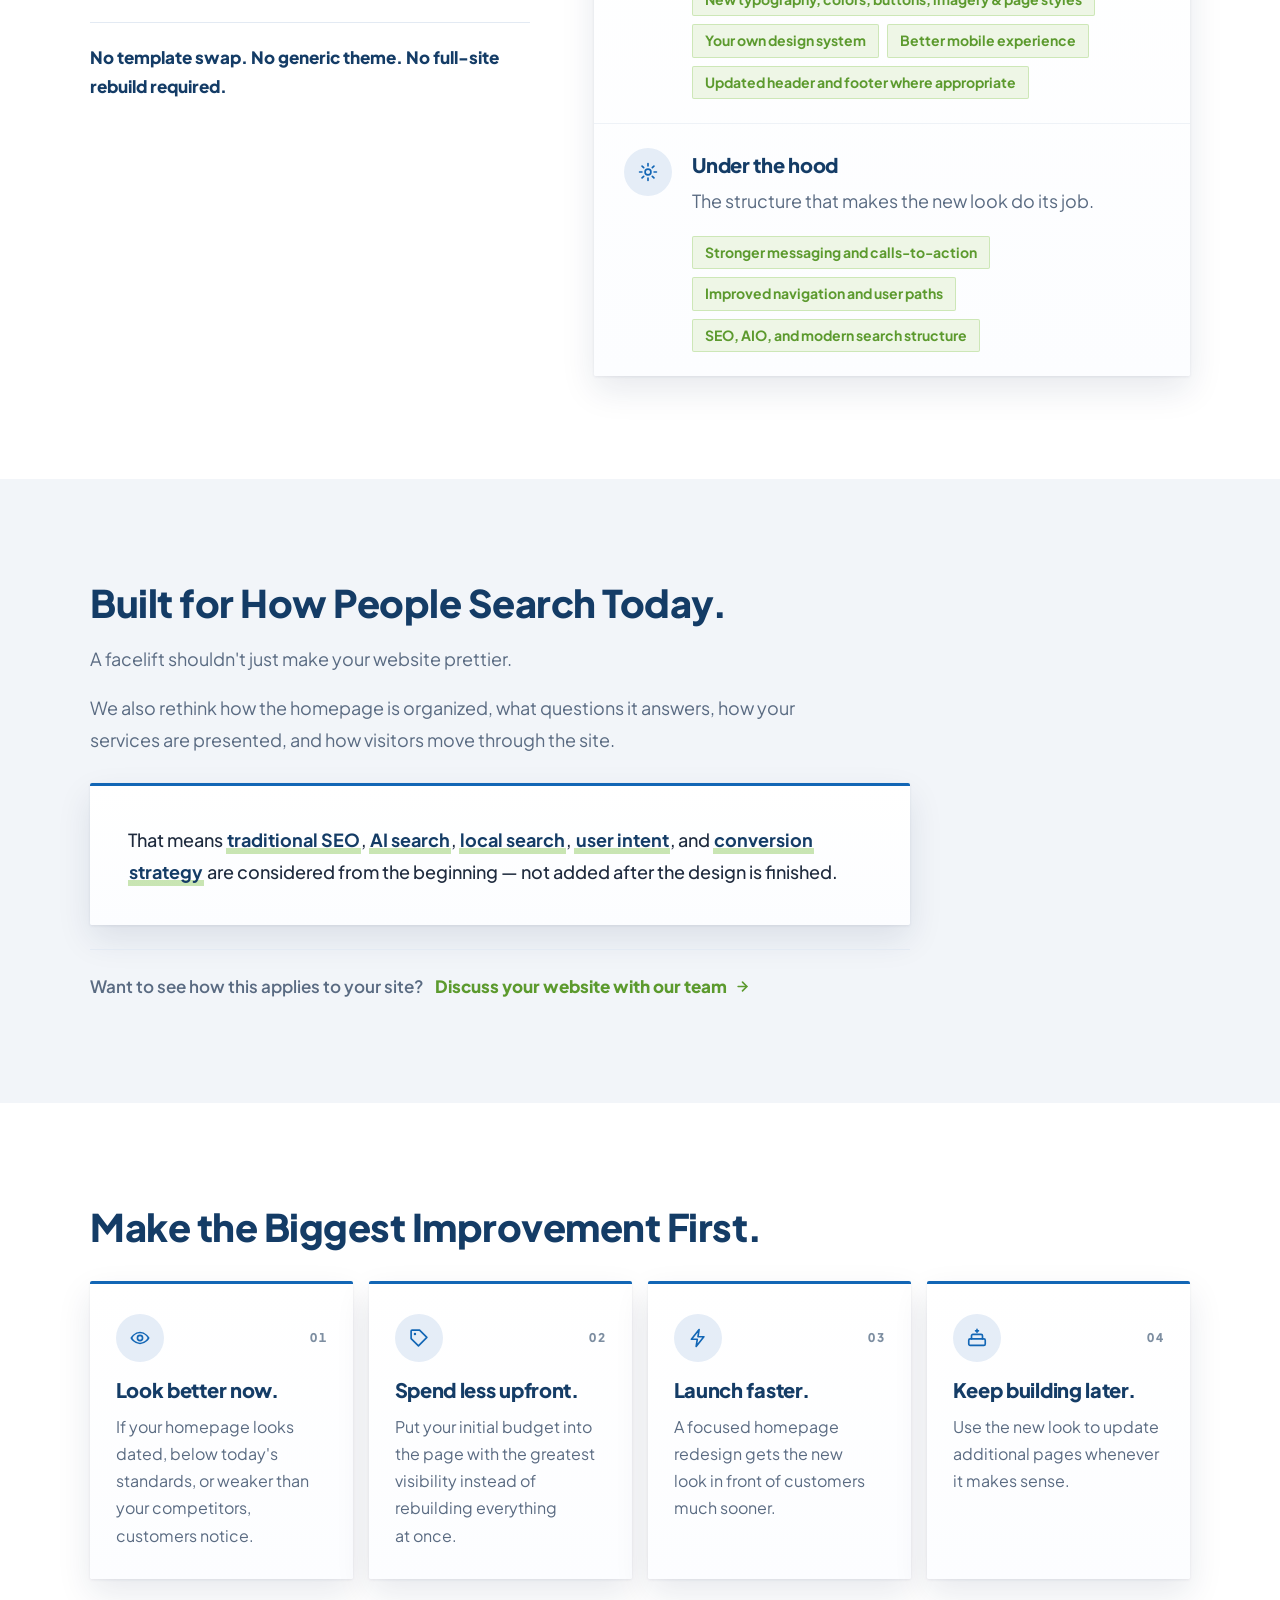
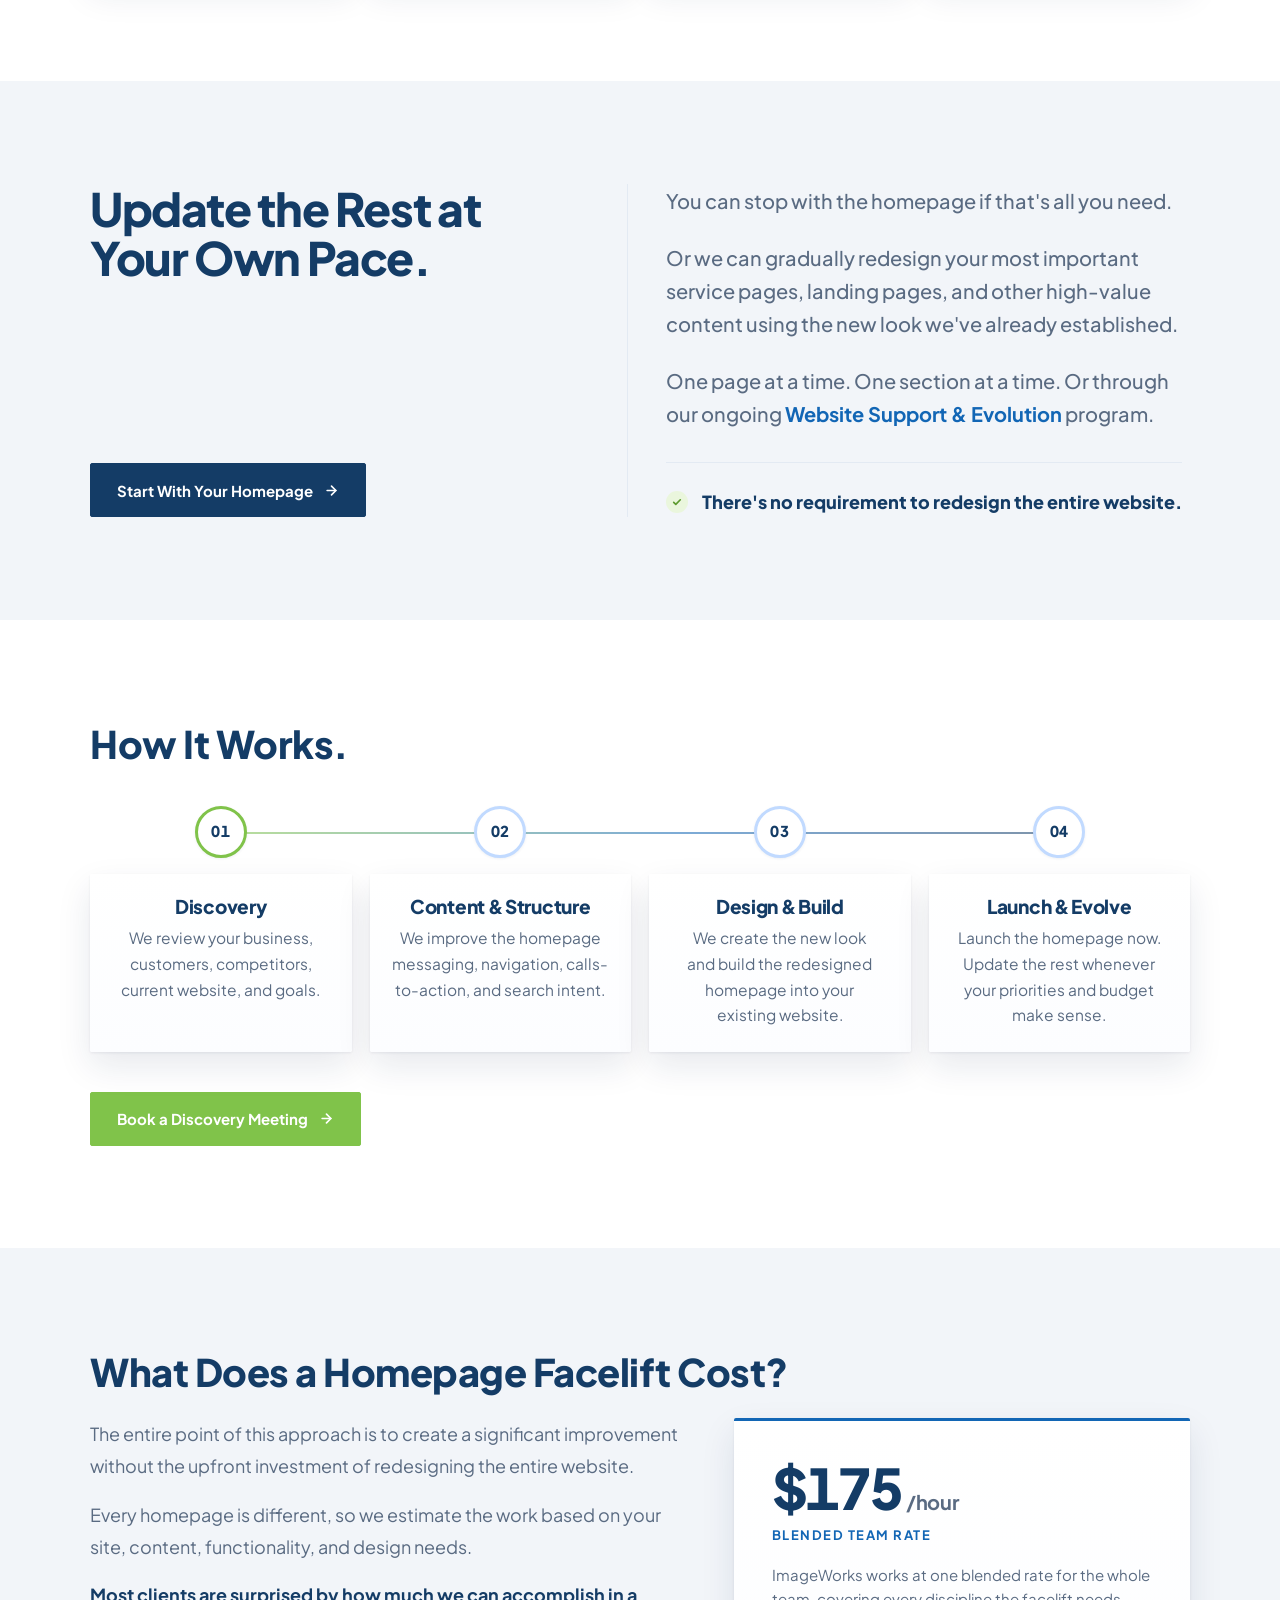
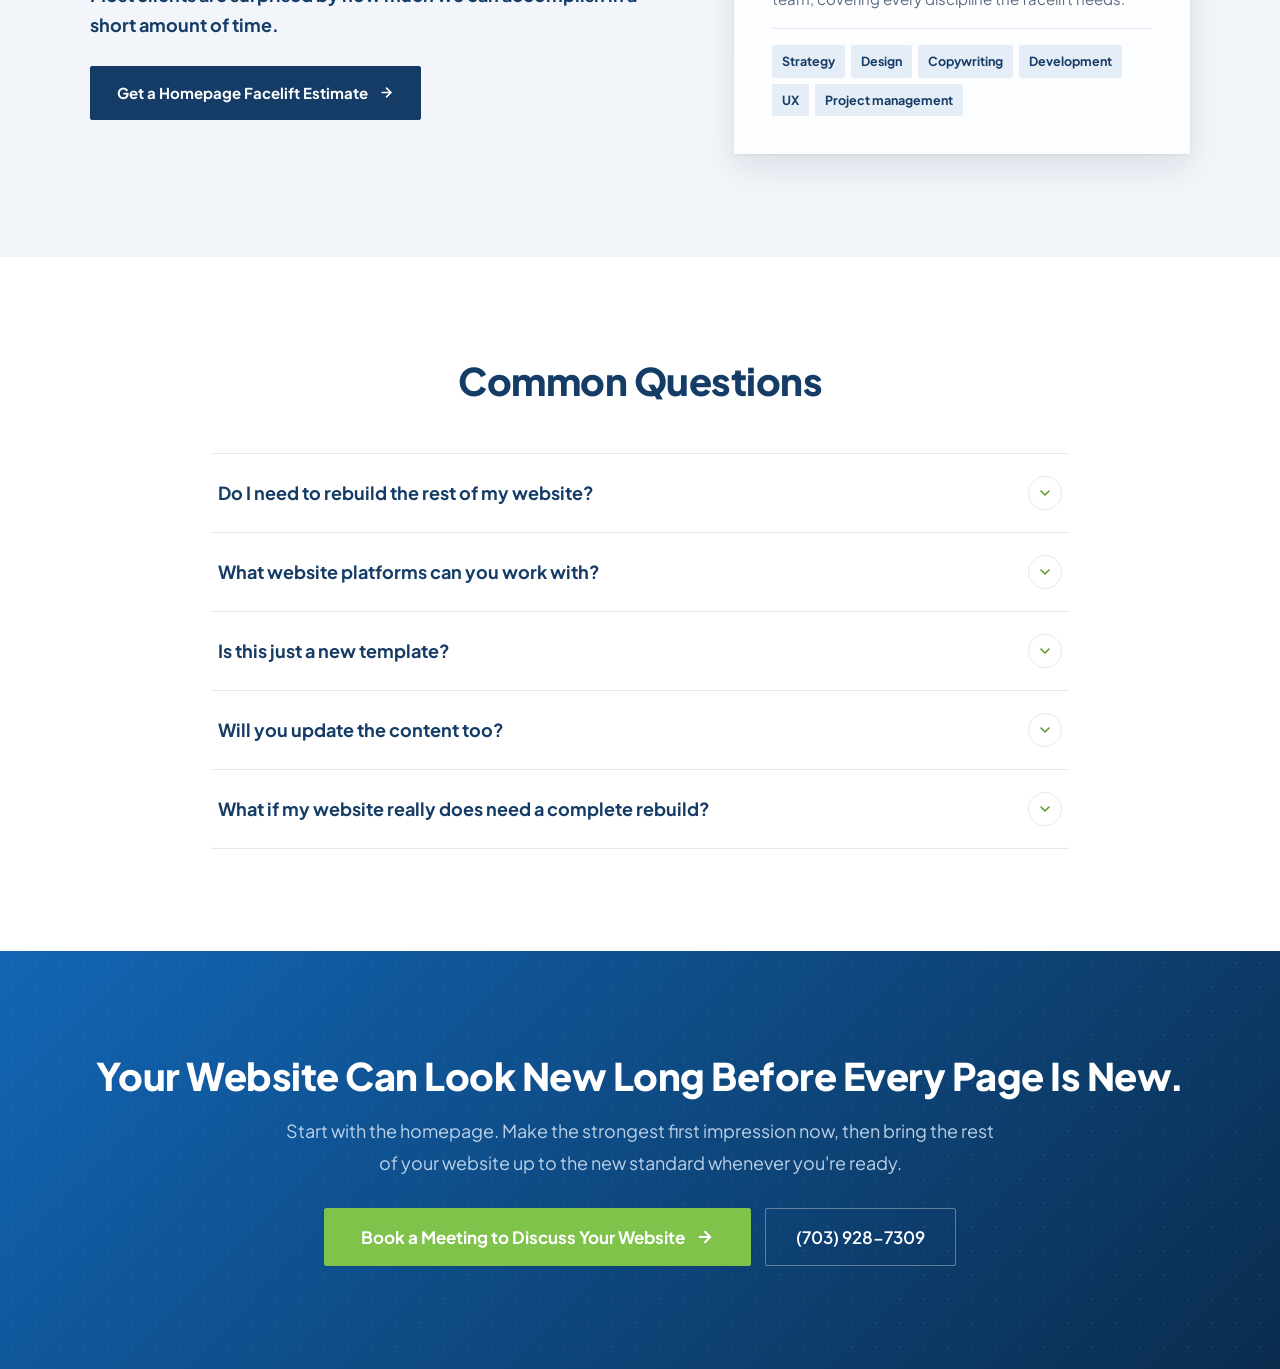
==== commit 2268d27f: "Show the draft and the St. Michael's home in the first split The record-player figure gives way to t" ====
--- a/index.html
+++ b/index.html
@@ -236,63 +236,22 @@
         <p class="quote-rail">Not sure where your site stands? <a href="#contact">Let's talk about your homepage <svg class="arrow icon" width="15" height="15" aria-hidden="true"><use href="#i-arrow"/></svg></a></p>
       </div>
 
+      <!-- The same homepage twice: as the pencil draft it starts from, and as
+           the St. Michael's home ImageWorks built from it. -->
       <figure class="fig reveal">
-        <svg viewBox="0 0 540 312" role="img" aria-labelledby="figTitle figDesc" class="fig-svg">
-          <title id="figTitle">The same record, played on a new machine</title>
-          <desc id="figDesc">The same disc shown twice: on the left as a turntable with a tonearm, on the right as a modern digital player with a progress ring and waveform.</desc>
-
-          <!-- THEN: turntable -->
-          <g opacity="0.72">
-            <rect x="18" y="30" width="214" height="214" rx="2" fill="#ffffff" stroke="var(--border)" stroke-width="2"/>
-            <g class="fig-disc">
-              <circle cx="118" cy="126" r="64" fill="#ffffff" stroke="var(--faint)" stroke-width="2"/>
-              <circle cx="118" cy="126" r="53" fill="none" stroke="var(--faint)" stroke-width="1.4" opacity=".55"/>
-              <circle cx="118" cy="126" r="42" fill="none" stroke="var(--faint)" stroke-width="1.4" opacity=".45"/>
-              <circle cx="118" cy="126" r="31" fill="none" stroke="var(--faint)" stroke-width="1.4" opacity=".35"/>
-              <circle cx="118" cy="126" r="16" fill="var(--border)"/>
-              <circle cx="118" cy="126" r="4" fill="#ffffff"/>
-              <circle cx="118" cy="82" r="2.2" fill="var(--faint)" opacity=".5"/>
-            </g>
-            <circle cx="206" cy="66" r="9" fill="#ffffff" stroke="var(--navy)" stroke-width="2.4"/>
-            <path d="M206 66 L152 104" stroke="var(--navy)" stroke-width="3" stroke-linecap="round"/>
-            <rect x="136" y="104" width="18" height="11" rx="2.5" transform="rotate(-37 145 109)" fill="#ffffff" stroke="var(--navy)" stroke-width="2.2"/>
-            <circle cx="52" cy="214" r="9" fill="none" stroke="var(--border)" stroke-width="2"/>
-            <rect x="76" y="209" width="34" height="10" rx="5" fill="none" stroke="var(--border)" stroke-width="2"/>
-          </g>
-          <text x="125" y="286" class="fig-label" text-anchor="middle">Same record</text>
-
-          <!-- bridge -->
-          <g>
-            <line x1="248" y1="137" x2="286" y2="137" stroke="var(--green)" stroke-width="2.5" stroke-linecap="round" stroke-dasharray="1 8"/>
-            <path d="M288 129 L300 137 L288 145" fill="none" stroke="var(--green-ink)" stroke-width="2.5" stroke-linecap="round" stroke-linejoin="round"/>
-          </g>
-
-          <!-- NOW: digital player -->
-          <g>
-            <rect x="308" y="30" width="214" height="214" rx="2" fill="#ffffff" stroke="var(--border)" stroke-width="2"/>
-            <rect x="308" y="30" width="214" height="4" fill="var(--green)"/>
-            <circle cx="415" cy="114" r="64" fill="var(--tint-blue)"/>
-            <circle cx="415" cy="114" r="64" fill="none" stroke="var(--blue)" stroke-width="1.6" opacity=".38"/>
-            <circle cx="415" cy="114" r="48" fill="none" stroke="var(--blue)" stroke-width="1.6" opacity=".28"/>
-            <circle cx="415" cy="114" r="32" fill="none" stroke="var(--blue)" stroke-width="1.6" opacity=".2"/>
-            <path class="fig-ring" d="M415 50 A64 64 0 1 1 374 163" fill="none" stroke="var(--green)" stroke-width="5" stroke-linecap="round"/>
-            <circle cx="415" cy="114" r="16" fill="#ffffff"/>
-            <circle cx="415" cy="114" r="6" fill="var(--navy)"/>
-            <g class="fig-wave" stroke-linecap="round" stroke-width="4.5">
-              <line x1="346" y1="209" x2="346" y2="219" stroke="var(--border)"/>
-              <line x1="361" y1="201" x2="361" y2="227" stroke="var(--blue)"/>
-              <line x1="376" y1="193" x2="376" y2="235" stroke="var(--blue)"/>
-              <line x1="391" y1="205" x2="391" y2="223" stroke="var(--green)"/>
-              <line x1="406" y1="188" x2="406" y2="240" stroke="var(--green-ink)"/>
-              <line x1="421" y1="203" x2="421" y2="225" stroke="var(--green)"/>
-              <line x1="436" y1="196" x2="436" y2="232" stroke="var(--blue)"/>
-              <line x1="451" y1="206" x2="451" y2="222" stroke="var(--blue)"/>
-              <line x1="466" y1="210" x2="466" y2="218" stroke="var(--border)"/>
-              <line x1="481" y1="211" x2="481" y2="217" stroke="var(--border)"/>
-            </g>
-          </g>
-          <text x="415" y="286" class="fig-label fig-label-now" text-anchor="middle">New machine</text>
-        </svg>
+        <div class="fig-pair">
+          <div class="fig-shot fig-shot--then">
+            <img src="assets/draft-wireframe.svg" width="600" height="600" loading="lazy" decoding="async" alt="A pencil wireframe of a homepage: header, hero image with a headline, two content panels, and a split section with a round photo and a button.">
+            <span class="fig-label">Same record</span>
+          </div>
+          <span class="fig-bridge" aria-hidden="true">
+            <svg viewBox="0 0 56 16" width="56" height="16"><line x1="2" y1="8" x2="38" y2="8" stroke="var(--green)" stroke-width="2.5" stroke-linecap="round" stroke-dasharray="1 8"/><path d="M42 1 L52 8 L42 15" fill="none" stroke="var(--green-ink)" stroke-width="2.5" stroke-linecap="round" stroke-linejoin="round"/></svg>
+          </span>
+          <div class="fig-shot fig-shot--now">
+            <img src="assets/st-michaels-home.webp" width="1000" height="1000" loading="lazy" decoding="async" alt="The St. Michael's homepage designed by ImageWorks Creative: an American flag hero reading 'Take Command of Your Back Office', two service panels, and a 'Discover CrossPoint' feature section.">
+            <span class="fig-label fig-label-now">New machine</span>
+          </div>
+        </div>
         <figcaption class="fig-cap">Your content stays. What people see it on gets rebuilt.</figcaption>
       </figure>
     </div>
--- a/styles.css
+++ b/styles.css
@@ -1087,21 +1087,68 @@
    -------------------------------------------------------------------------- */
 .split {
   display: grid;
-  grid-template-columns: minmax(0, 1.05fr) minmax(0, .95fr);
-  gap: clamp(36px, 5vw, 64px);
+  grid-template-columns: minmax(0, .82fr) minmax(0, 1.18fr);
+  gap: clamp(32px, 4vw, 56px);
   align-items: center;
 }
 .fig { margin: 0; max-width: 100%; }
-.fig-svg { width: 100%; height: auto; display: block; overflow: visible; }
+
+/* The same page twice: the pencil draft on the left, the finished home on the
+   right, the green bridge between them. Both squares, both card-shaped. */
+.fig-pair {
+  display: grid;
+  grid-template-columns: minmax(0, 1fr) auto minmax(0, 1fr);
+  gap: clamp(10px, 1.6vw, 18px);
+  align-items: center;
+}
+.fig-shot {
+  display: flex;
+  flex-direction: column;
+  align-items: center;
+  gap: 14px;
+  min-width: 0;
+}
+.fig-shot img {
+  width: 100%;
+  height: auto;
+  aspect-ratio: 1;
+  object-fit: cover;
+  object-position: top;
+  border-radius: var(--r);
+  transition: transform .45s var(--ease), box-shadow .45s var(--ease), opacity .45s var(--ease);
+}
+/* the draft: paper-flat, a hairline, a little faded */
+.fig-shot--then img {
+  background: #fbfcfd;
+  box-shadow: inset 0 0 0 1px var(--border), var(--shadow-flat);
+  opacity: .9;
+}
+/* the finished page: lit, carried on the card shadow, the green rule at its head */
+.fig-shot--now img {
+  border-top: 3px solid var(--green);
+  box-shadow: var(--shadow-card);
+}
+.fig-shot--now:hover img {
+  transform: translateY(-4px);
+  box-shadow: 0 1px 3px rgba(20, 40, 80, .08), 0 22px 44px rgba(20, 40, 80, .16);
+}
+.fig-shot--then:hover img { opacity: 1; }
+
+.fig-bridge { display: block; color: var(--green); }
+.fig-bridge svg { display: block; }
+/* the dots run towards the new page, once, when the section is read */
+.fig-bridge line { stroke-dashoffset: 0; }
+.is-revealed .fig-bridge line { animation: bridge-run 1.2s linear 2; }
+@keyframes bridge-run { to { stroke-dashoffset: -18; } }
+
 .fig-label {
-  font-family: 'Plus Jakarta Sans', sans-serif;
   font-size: 11px; font-weight: 800;
   letter-spacing: 1.6px; text-transform: uppercase;
-  fill: var(--faint);
-}
-.fig-label-now { fill: var(--green-ink); }
+  color: var(--faint);
+}
+.fig-label-now { color: var(--green-ink); }
 .fig-cap {
-  margin-top: 18px;
+  margin-top: 22px;
   font-size: 14px; line-height: 1.6;
   color: var(--muted);
   text-align: center;
@@ -1109,26 +1156,13 @@
   margin-inline: auto;
 }
 
-/* the disc turns, the progress ring draws, the waveform breathes */
-.fig-disc { transform-origin: 118px 126px; animation: figSpin 18s linear infinite; }
-.fig-ring { stroke-dasharray: 302; stroke-dashoffset: 302; }
-.is-revealed .fig-ring { animation: figRing 1.6s var(--ease) .3s forwards; }
-html:not([data-anim="on"]) .fig-ring { stroke-dashoffset: 0; }
-.fig-wave line { transform-origin: center; transform-box: fill-box; animation: figWave 2.4s ease-in-out infinite; }
-.fig-wave line:nth-child(2n) { animation-delay: -.6s; }
-.fig-wave line:nth-child(3n) { animation-delay: -1.2s; }
-.fig-wave line:nth-child(5n) { animation-delay: -1.8s; }
-
-@keyframes figSpin { to { transform: rotate(360deg); } }
-@keyframes figRing { to { stroke-dashoffset: 0; } }
-@keyframes figWave {
-  0%, 100% { transform: scaleY(1); }
-  50%      { transform: scaleY(.55); }
-}
-
 @media (max-width: 900px) {
   .split { grid-template-columns: 1fr; gap: 40px; }
-  .fig { max-width: 480px; margin-inline: auto; }
+  .fig { max-width: 560px; margin-inline: auto; }
+}
+@media (max-width: 420px) {
+  .fig-pair { grid-template-columns: 1fr; gap: 20px; }
+  .fig-bridge { justify-self: center; transform: rotate(90deg); margin-block: 14px; }
 }
 
 /* --------------------------------------------------------------------------
@@ -1663,8 +1697,8 @@
   .fb-win--new::before { transform: scaleX(1); animation: none; }
   .fb-stage:hover .fb-win--new { transform: none; }
   .fb-queue li:hover { transform: none; }
-  .fig-disc, .fig-wave line { animation: none; }
-  .fig-ring { stroke-dashoffset: 0; animation: none; }
+  .fig-bridge line { animation: none; }
+  .fig-shot--now:hover img { transform: none; }
   .win:hover, .step:hover .step-body, .figure-card:hover { transform: none; }
   .step:hover .step-num, .win:hover .win-icon { transform: none; }
   .figure-card:hover .figure-card__num { transform: none; }
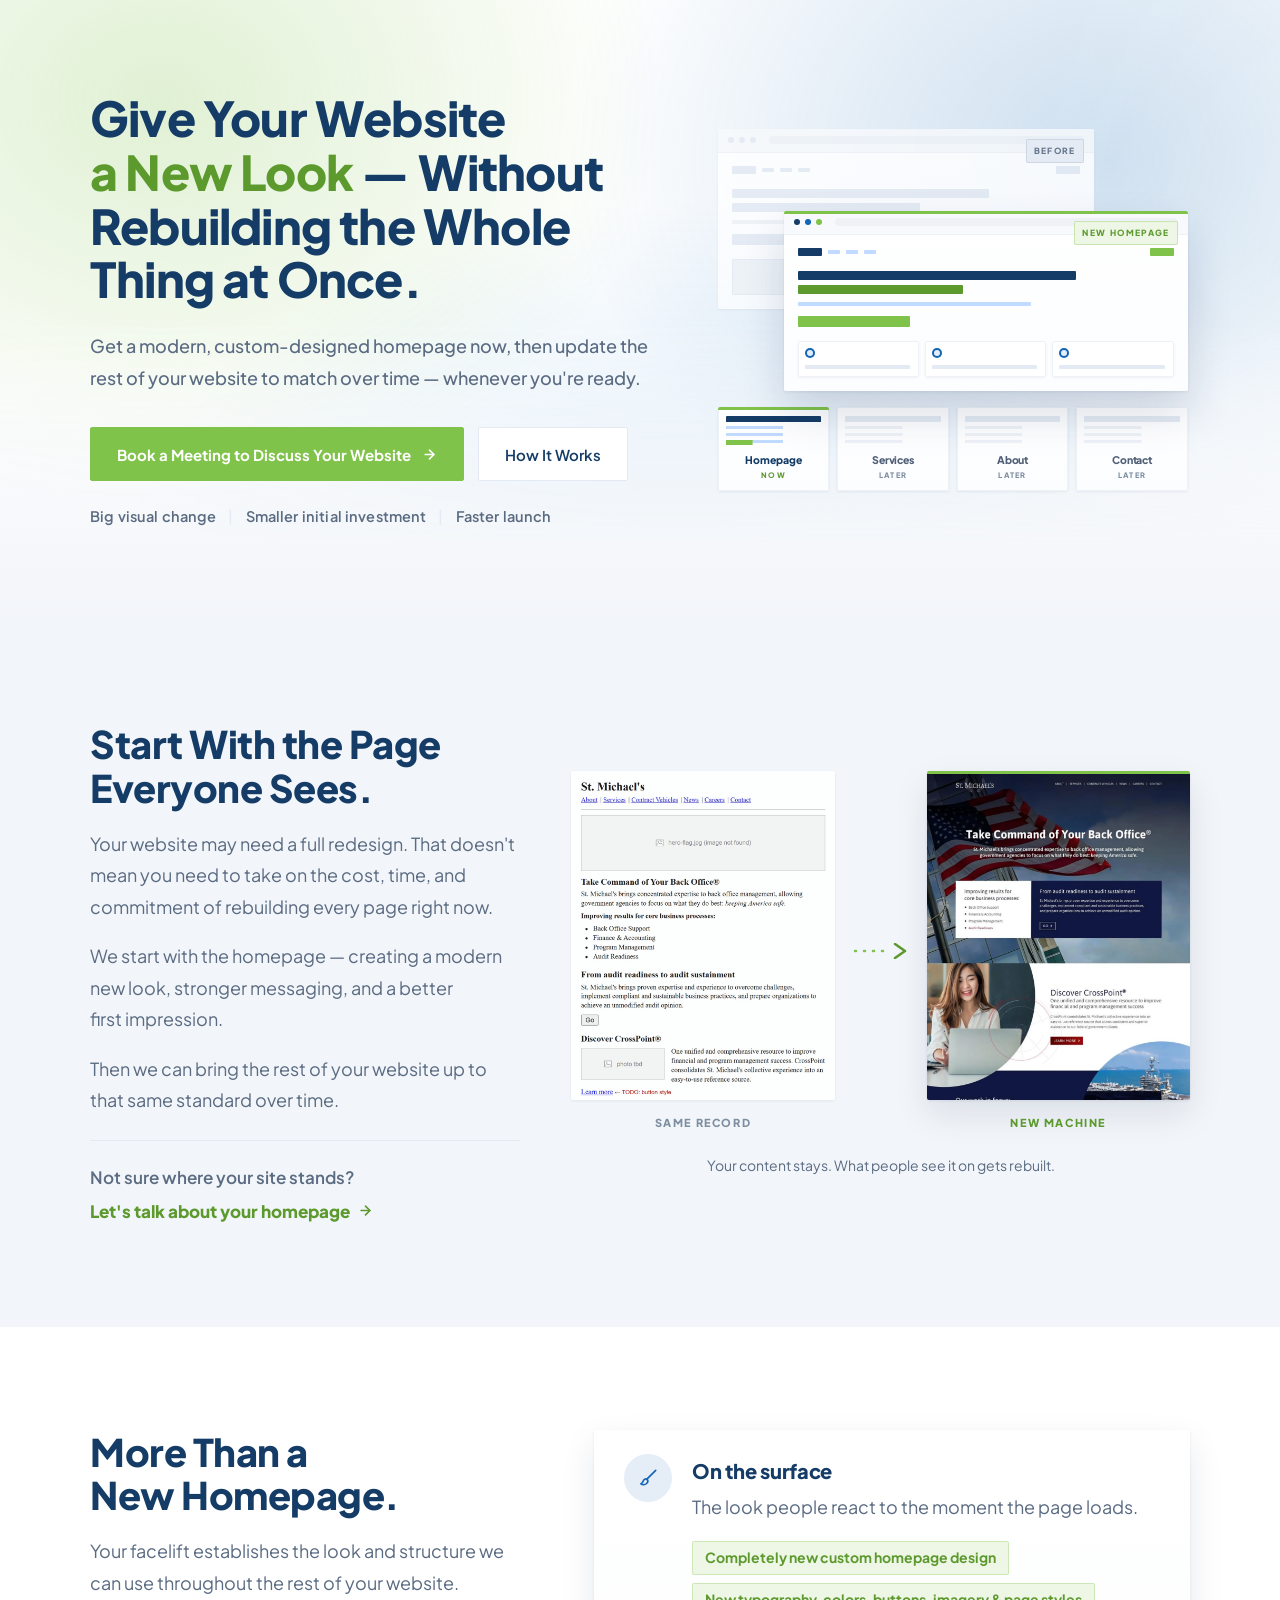
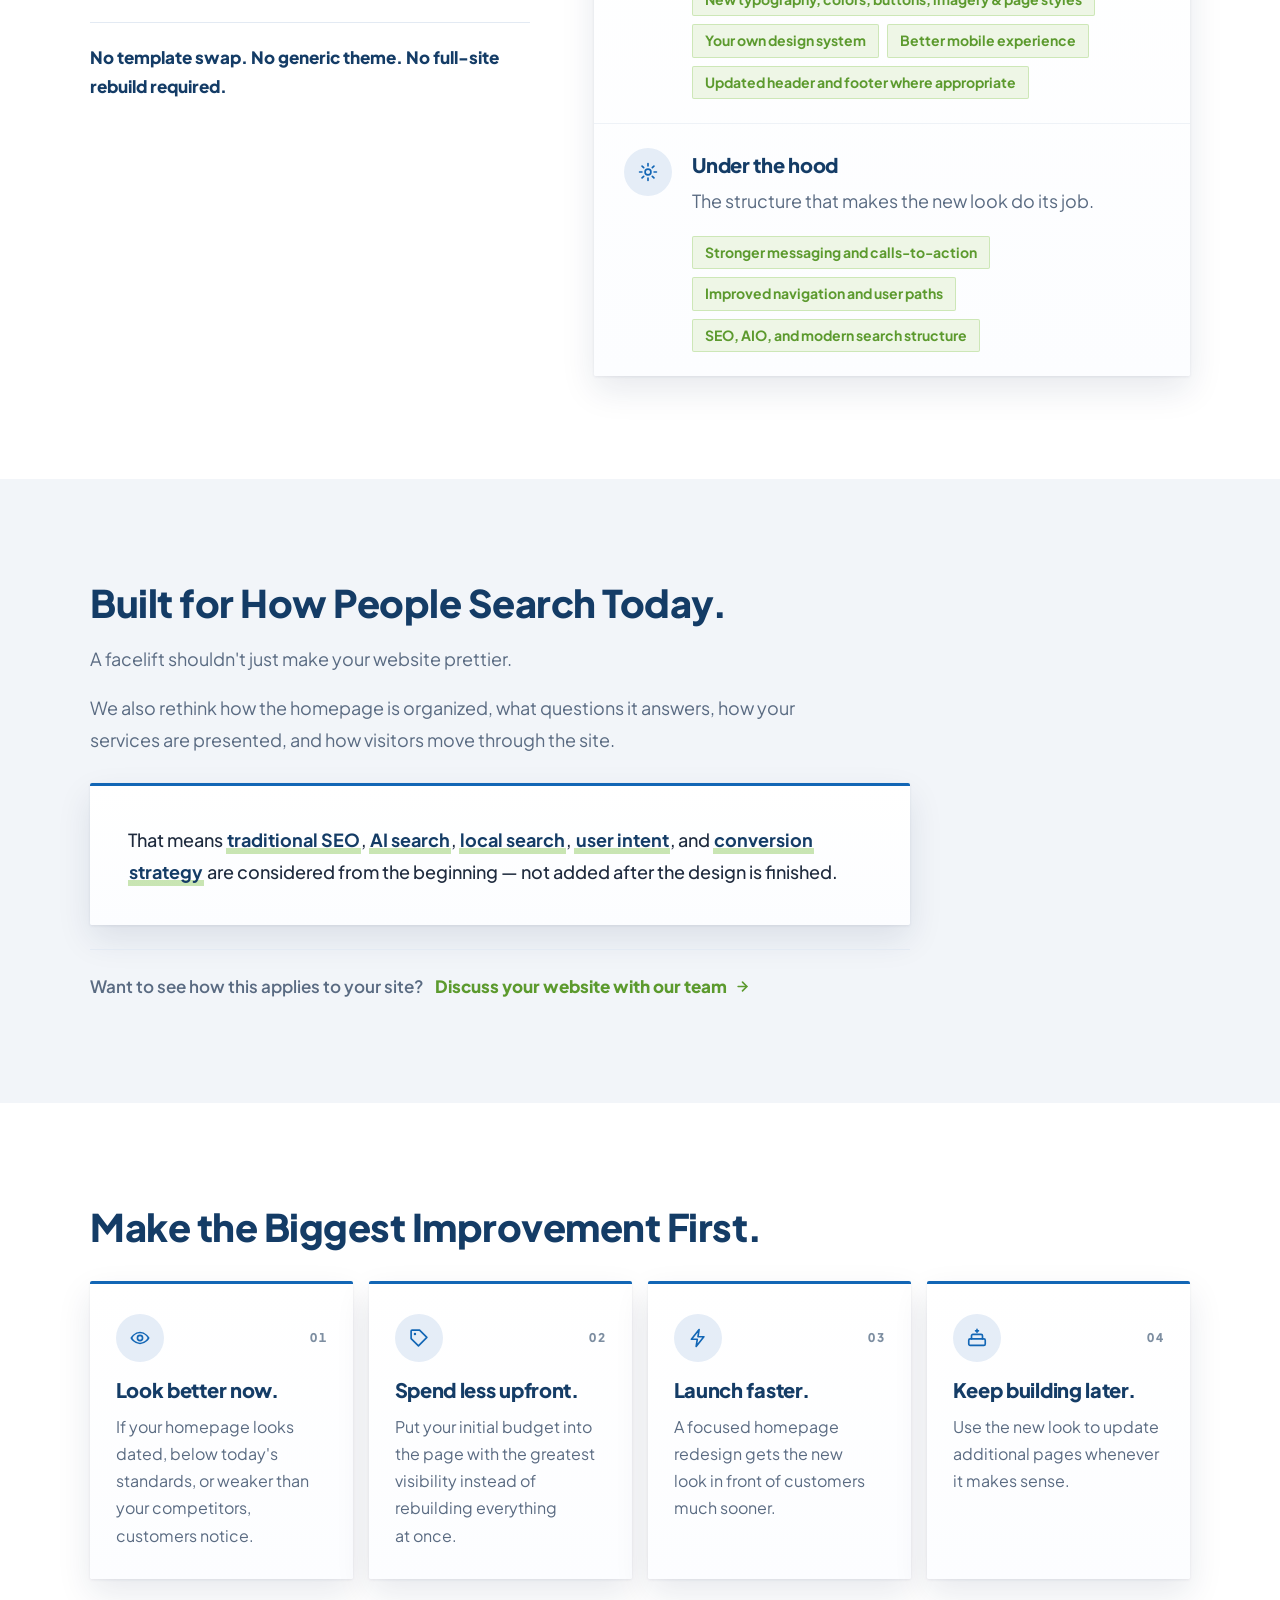
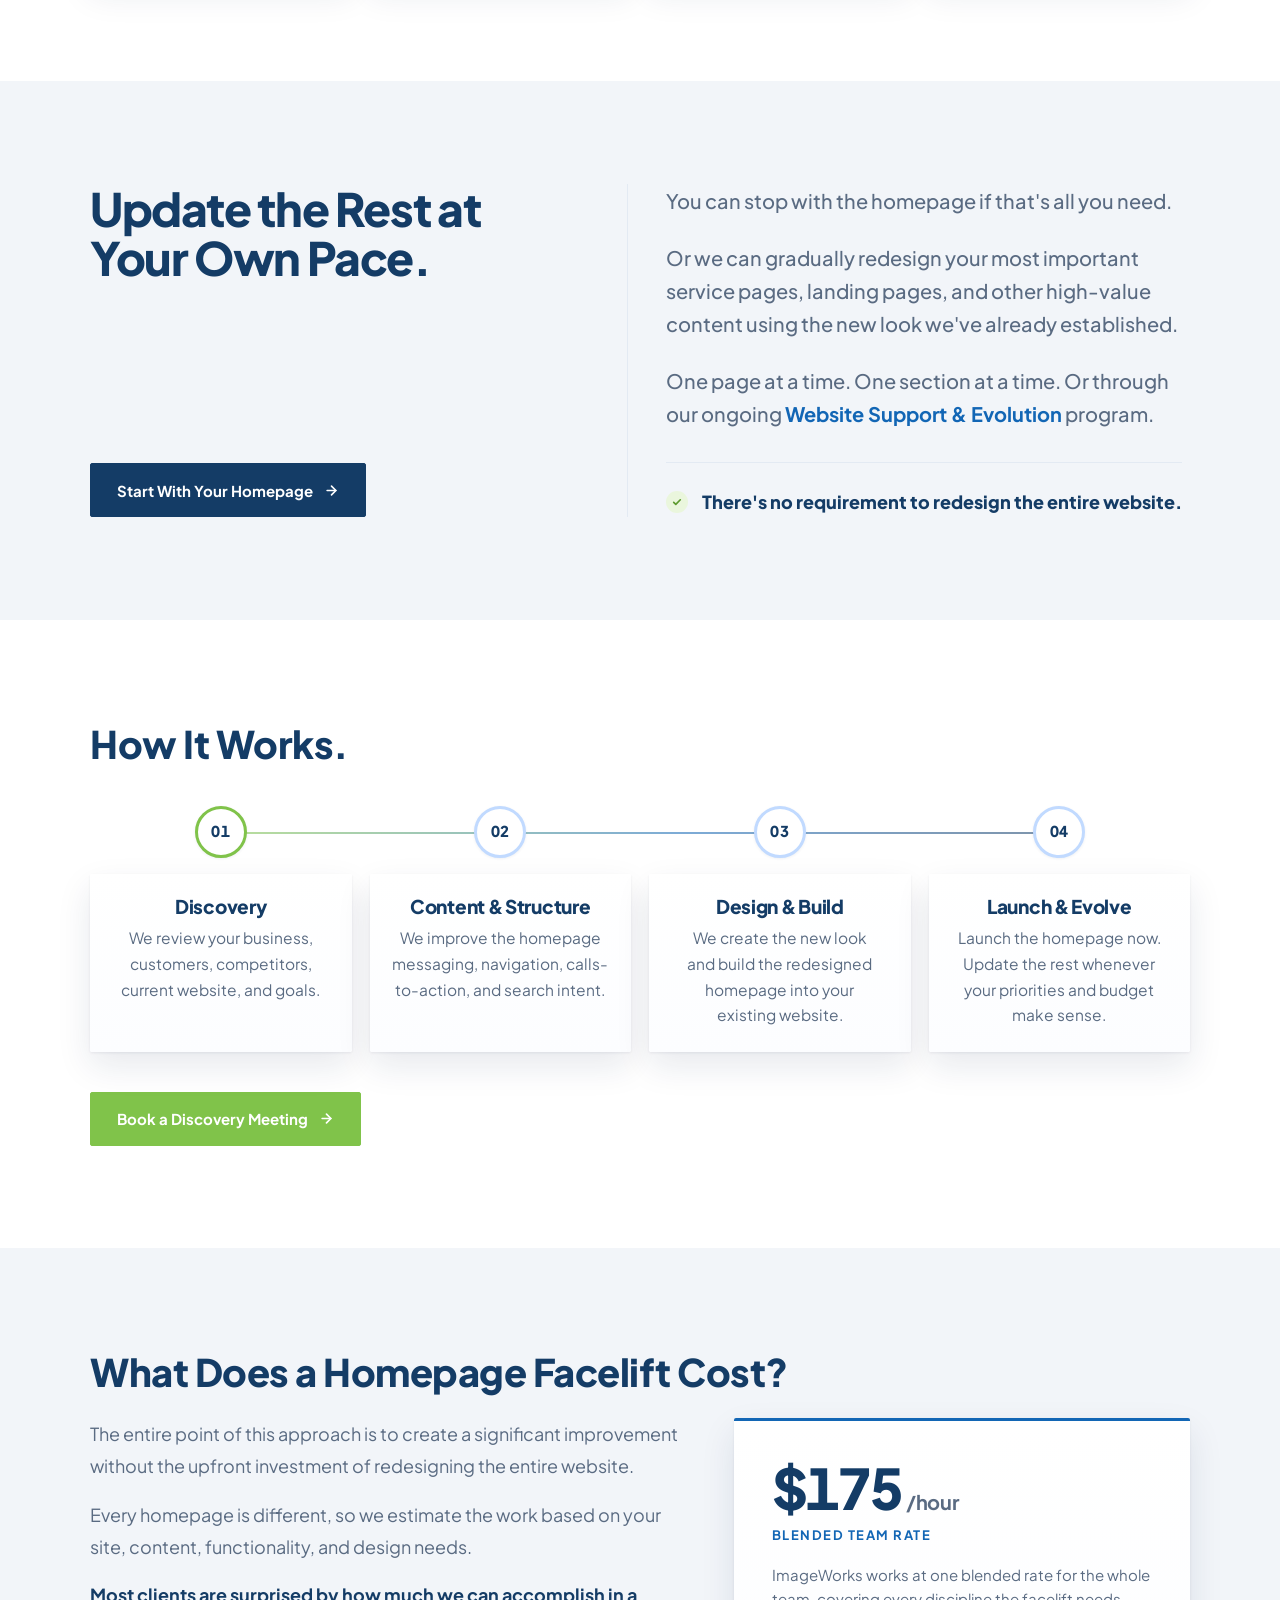
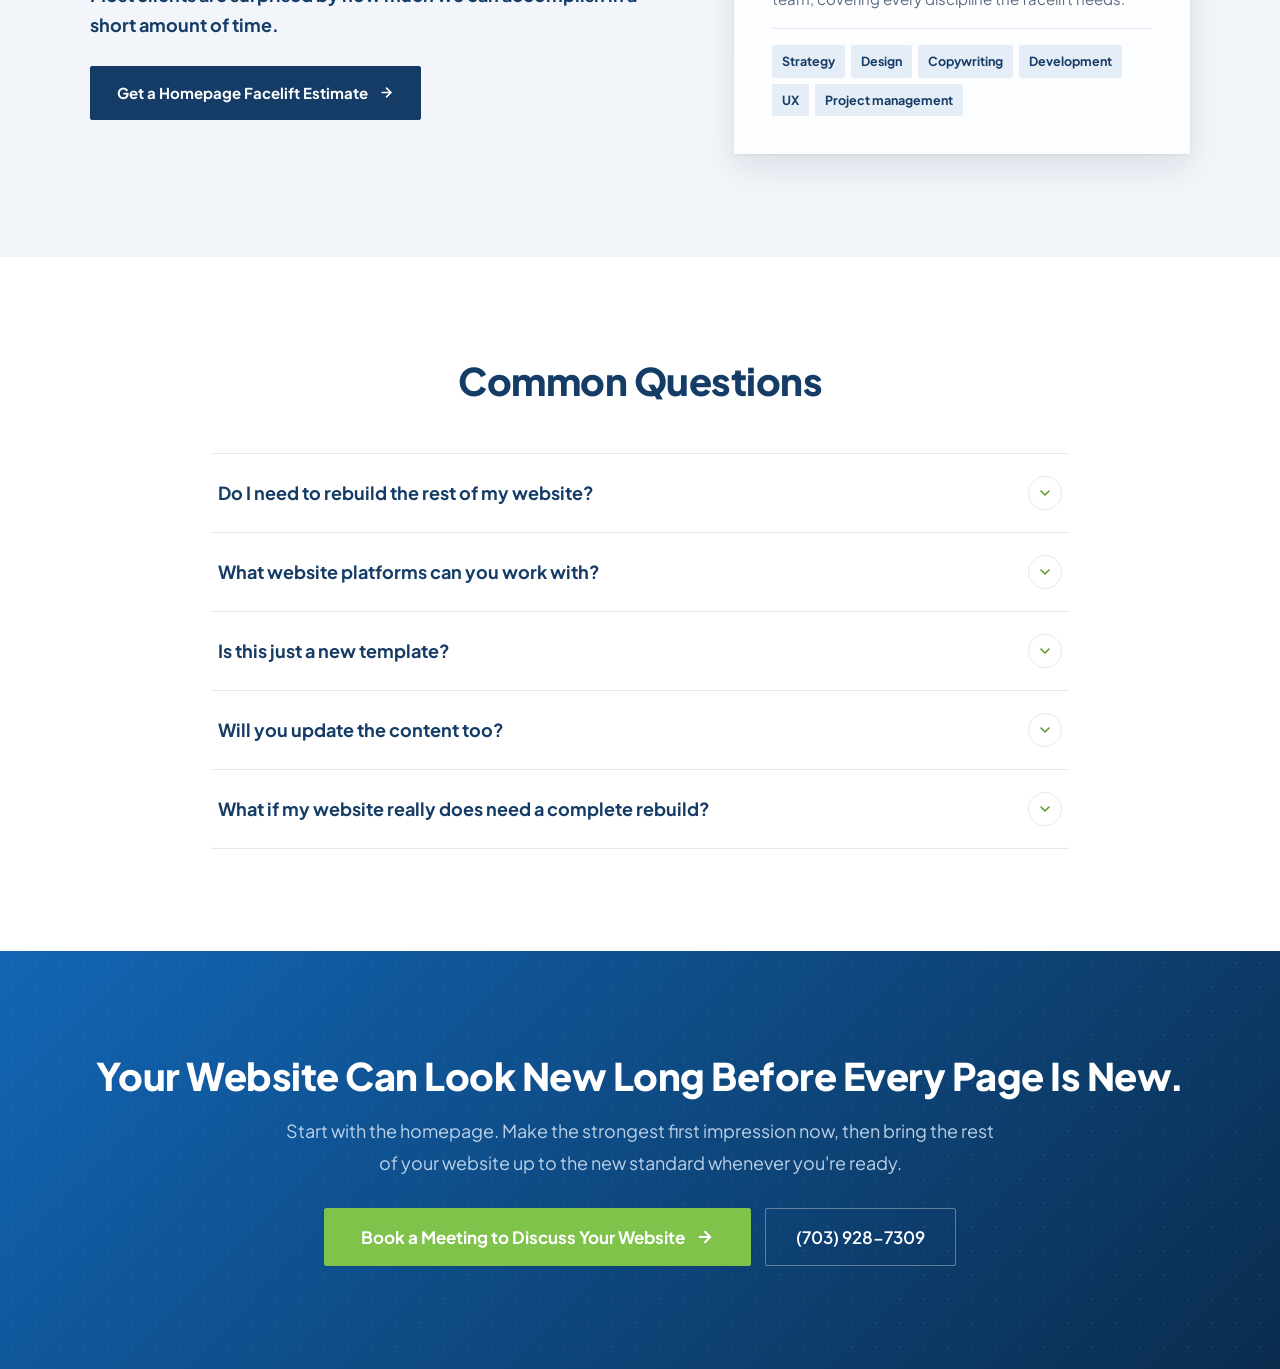
==== commit 31eae44e: "Make the "same record" an unfinished site, and both shots taller The wireframe read as components. T" ====
--- a/index.html
+++ b/index.html
@@ -236,19 +236,20 @@
         <p class="quote-rail">Not sure where your site stands? <a href="#contact">Let's talk about your homepage <svg class="arrow icon" width="15" height="15" aria-hidden="true"><use href="#i-arrow"/></svg></a></p>
       </div>
 
-      <!-- The same homepage twice: as the pencil draft it starts from, and as
-           the St. Michael's home ImageWorks built from it. -->
+      <!-- The same homepage twice: as the unfinished site it starts from — the
+           content in place, no design on it yet — and as the St. Michael's
+           home ImageWorks built from it. -->
       <figure class="fig reveal">
         <div class="fig-pair">
           <div class="fig-shot fig-shot--then">
-            <img src="assets/draft-wireframe.svg" width="600" height="600" loading="lazy" decoding="async" alt="A pencil wireframe of a homepage: header, hero image with a headline, two content panels, and a split section with a round photo and a button.">
+            <img src="assets/incomplete-site.webp" width="1000" height="1250" loading="lazy" decoding="async" alt="The St. Michael's homepage before design: plain black serif text on white, blue underlined menu links, a grey box where the hero photo is missing, a default grey button, and a red TODO note.">
             <span class="fig-label">Same record</span>
           </div>
           <span class="fig-bridge" aria-hidden="true">
             <svg viewBox="0 0 56 16" width="56" height="16"><line x1="2" y1="8" x2="38" y2="8" stroke="var(--green)" stroke-width="2.5" stroke-linecap="round" stroke-dasharray="1 8"/><path d="M42 1 L52 8 L42 15" fill="none" stroke="var(--green-ink)" stroke-width="2.5" stroke-linecap="round" stroke-linejoin="round"/></svg>
           </span>
           <div class="fig-shot fig-shot--now">
-            <img src="assets/st-michaels-home.webp" width="1000" height="1000" loading="lazy" decoding="async" alt="The St. Michael's homepage designed by ImageWorks Creative: an American flag hero reading 'Take Command of Your Back Office', two service panels, and a 'Discover CrossPoint' feature section.">
+            <img src="assets/st-michaels-home.webp" width="1000" height="1250" loading="lazy" decoding="async" alt="The St. Michael's homepage designed by ImageWorks Creative: an American flag hero reading 'Take Command of Your Back Office', two service panels, and a 'Discover CrossPoint' feature section.">
             <span class="fig-label fig-label-now">New machine</span>
           </div>
         </div>
--- a/styles.css
+++ b/styles.css
@@ -1111,15 +1111,15 @@
 .fig-shot img {
   width: 100%;
   height: auto;
-  aspect-ratio: 1;
+  aspect-ratio: 4 / 5;
   object-fit: cover;
   object-position: top;
   border-radius: var(--r);
   transition: transform .45s var(--ease), box-shadow .45s var(--ease), opacity .45s var(--ease);
 }
-/* the draft: paper-flat, a hairline, a little faded */
+/* the unfinished site: flat, a hairline, a little faded */
 .fig-shot--then img {
-  background: #fbfcfd;
+  background: #fff;
   box-shadow: inset 0 0 0 1px var(--border), var(--shadow-flat);
   opacity: .9;
 }
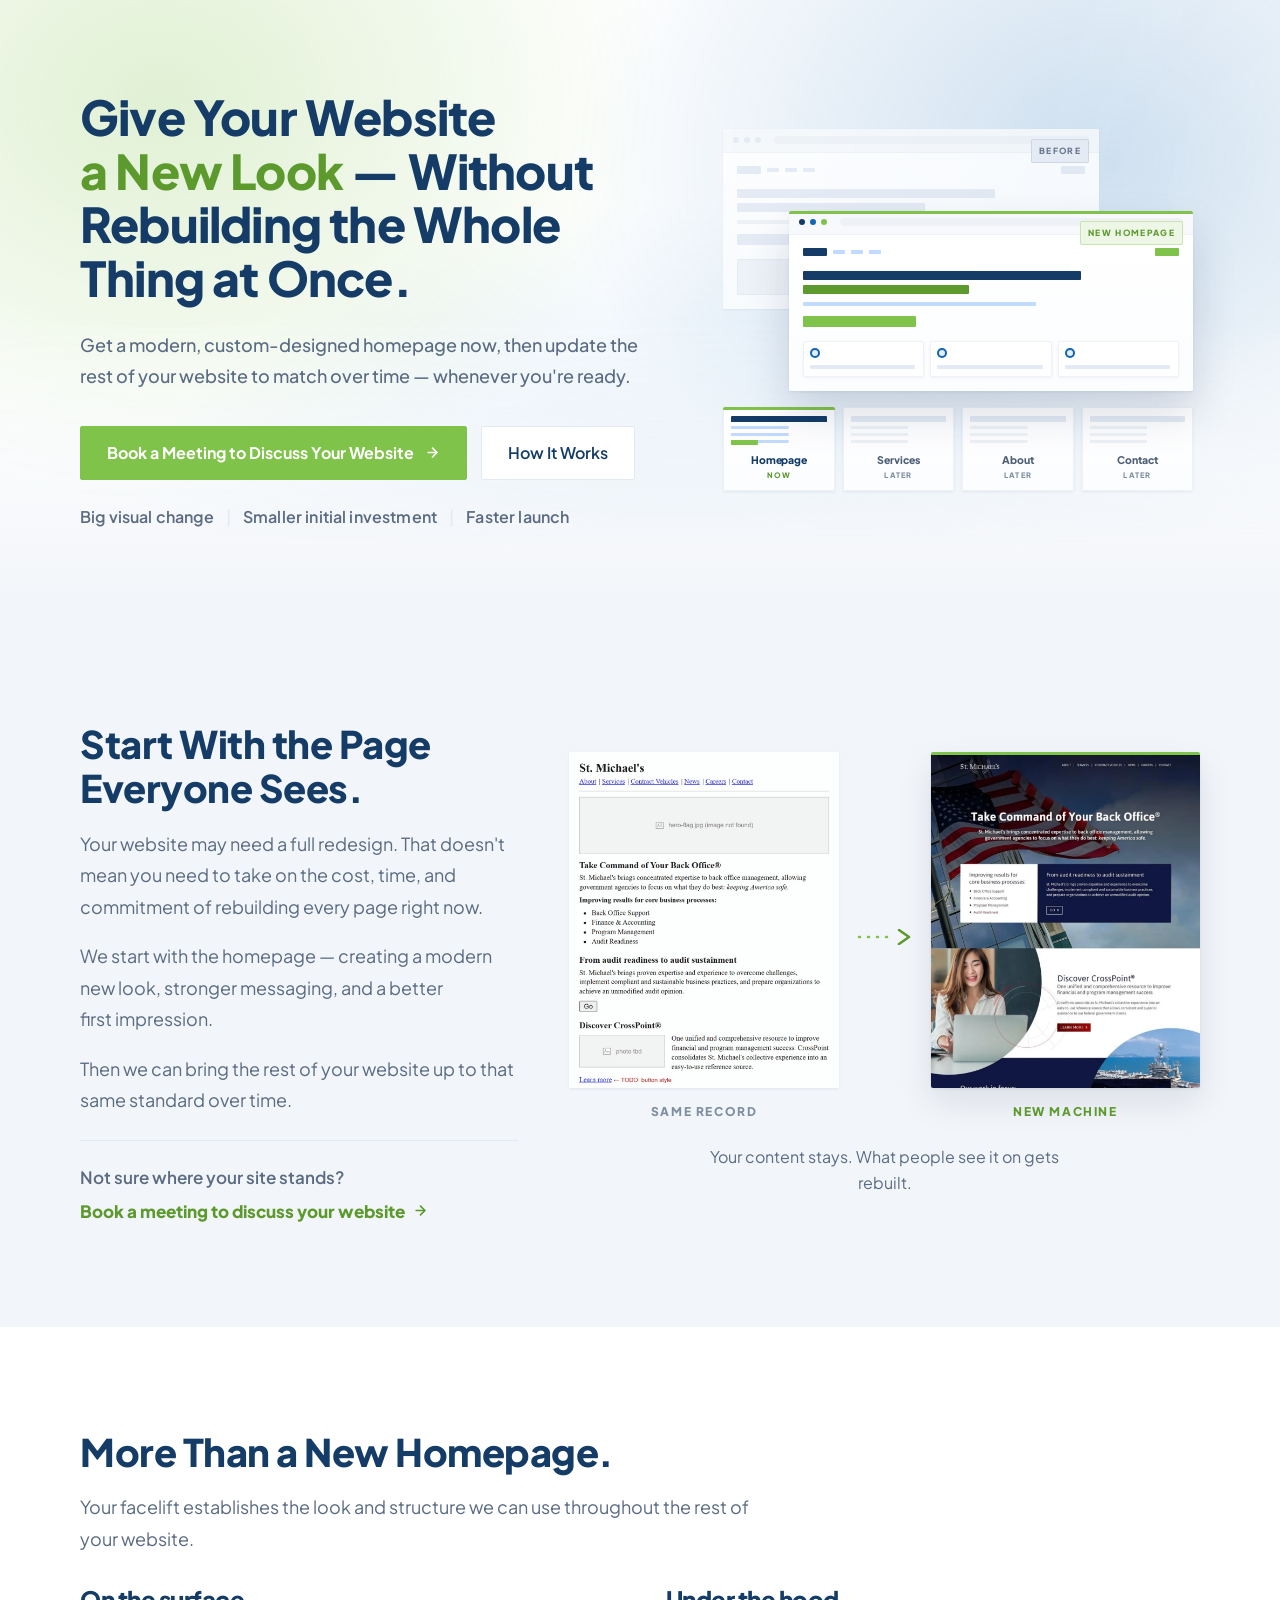
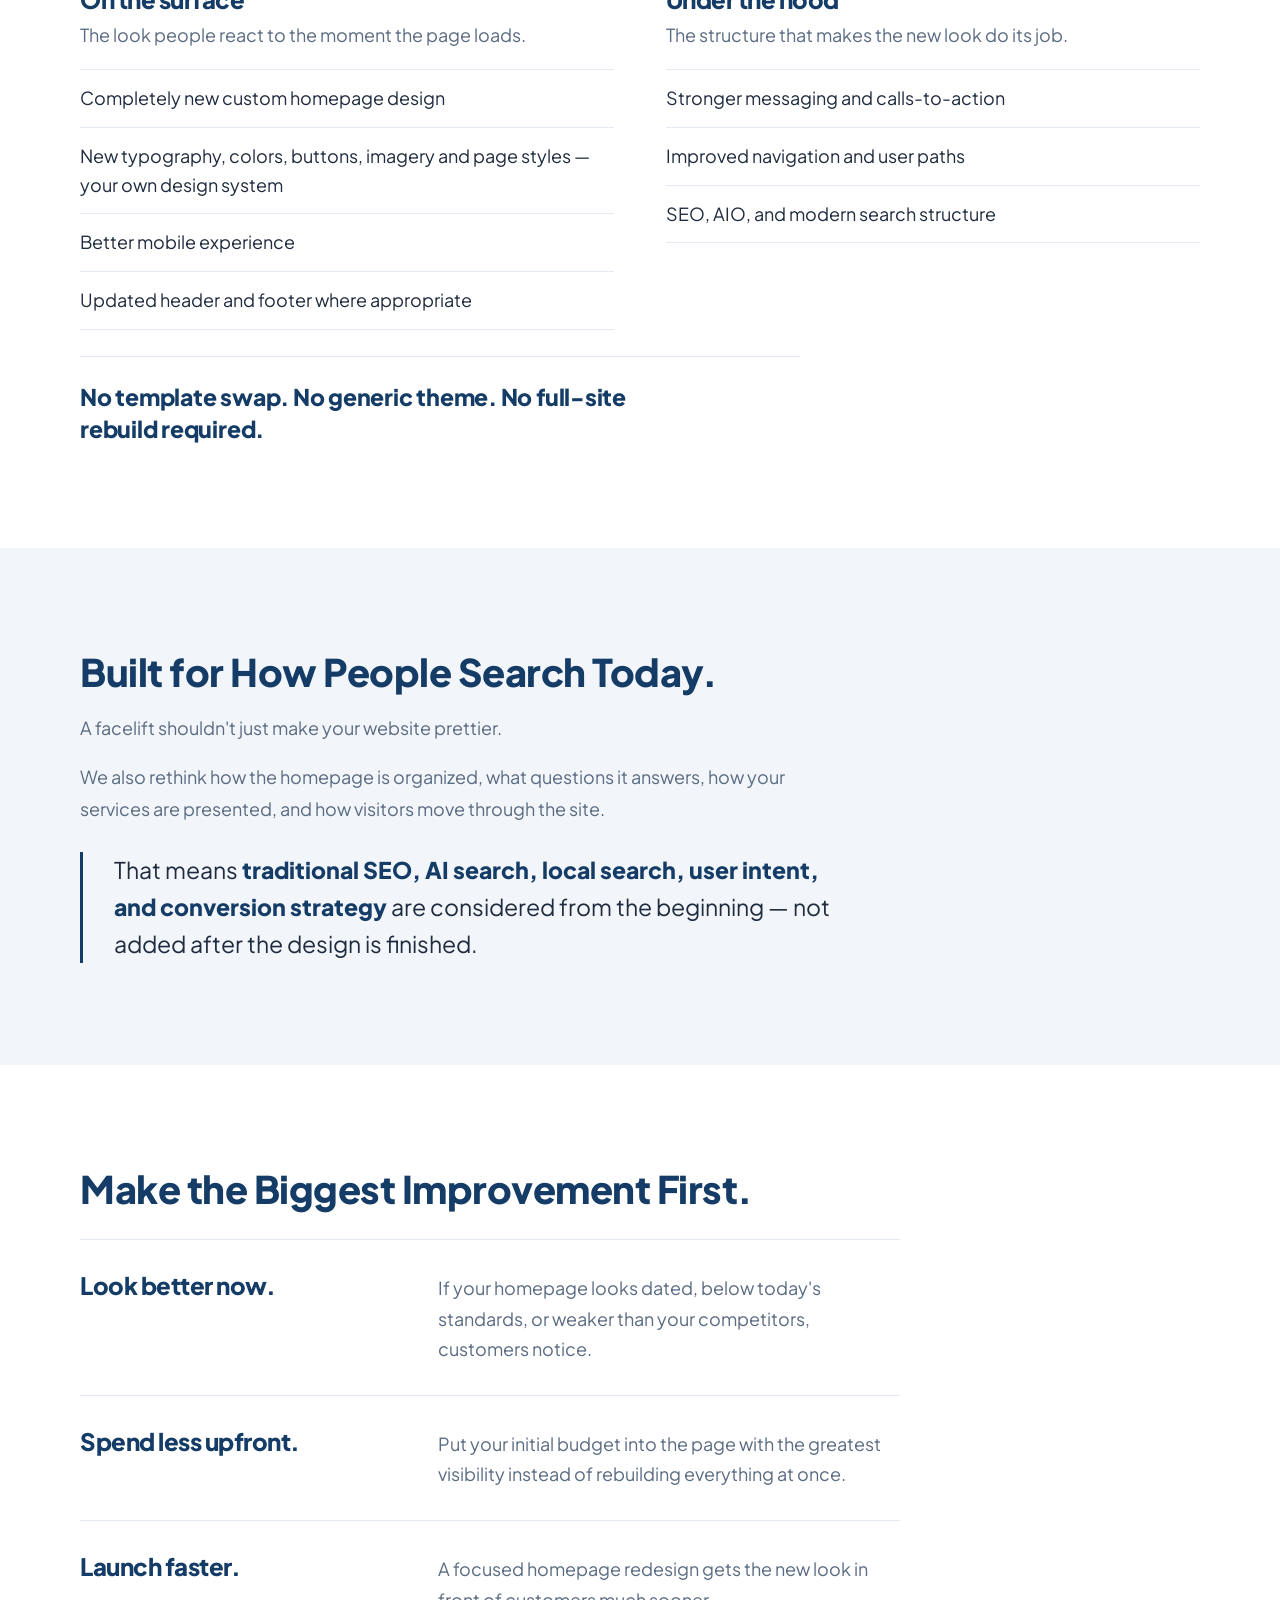
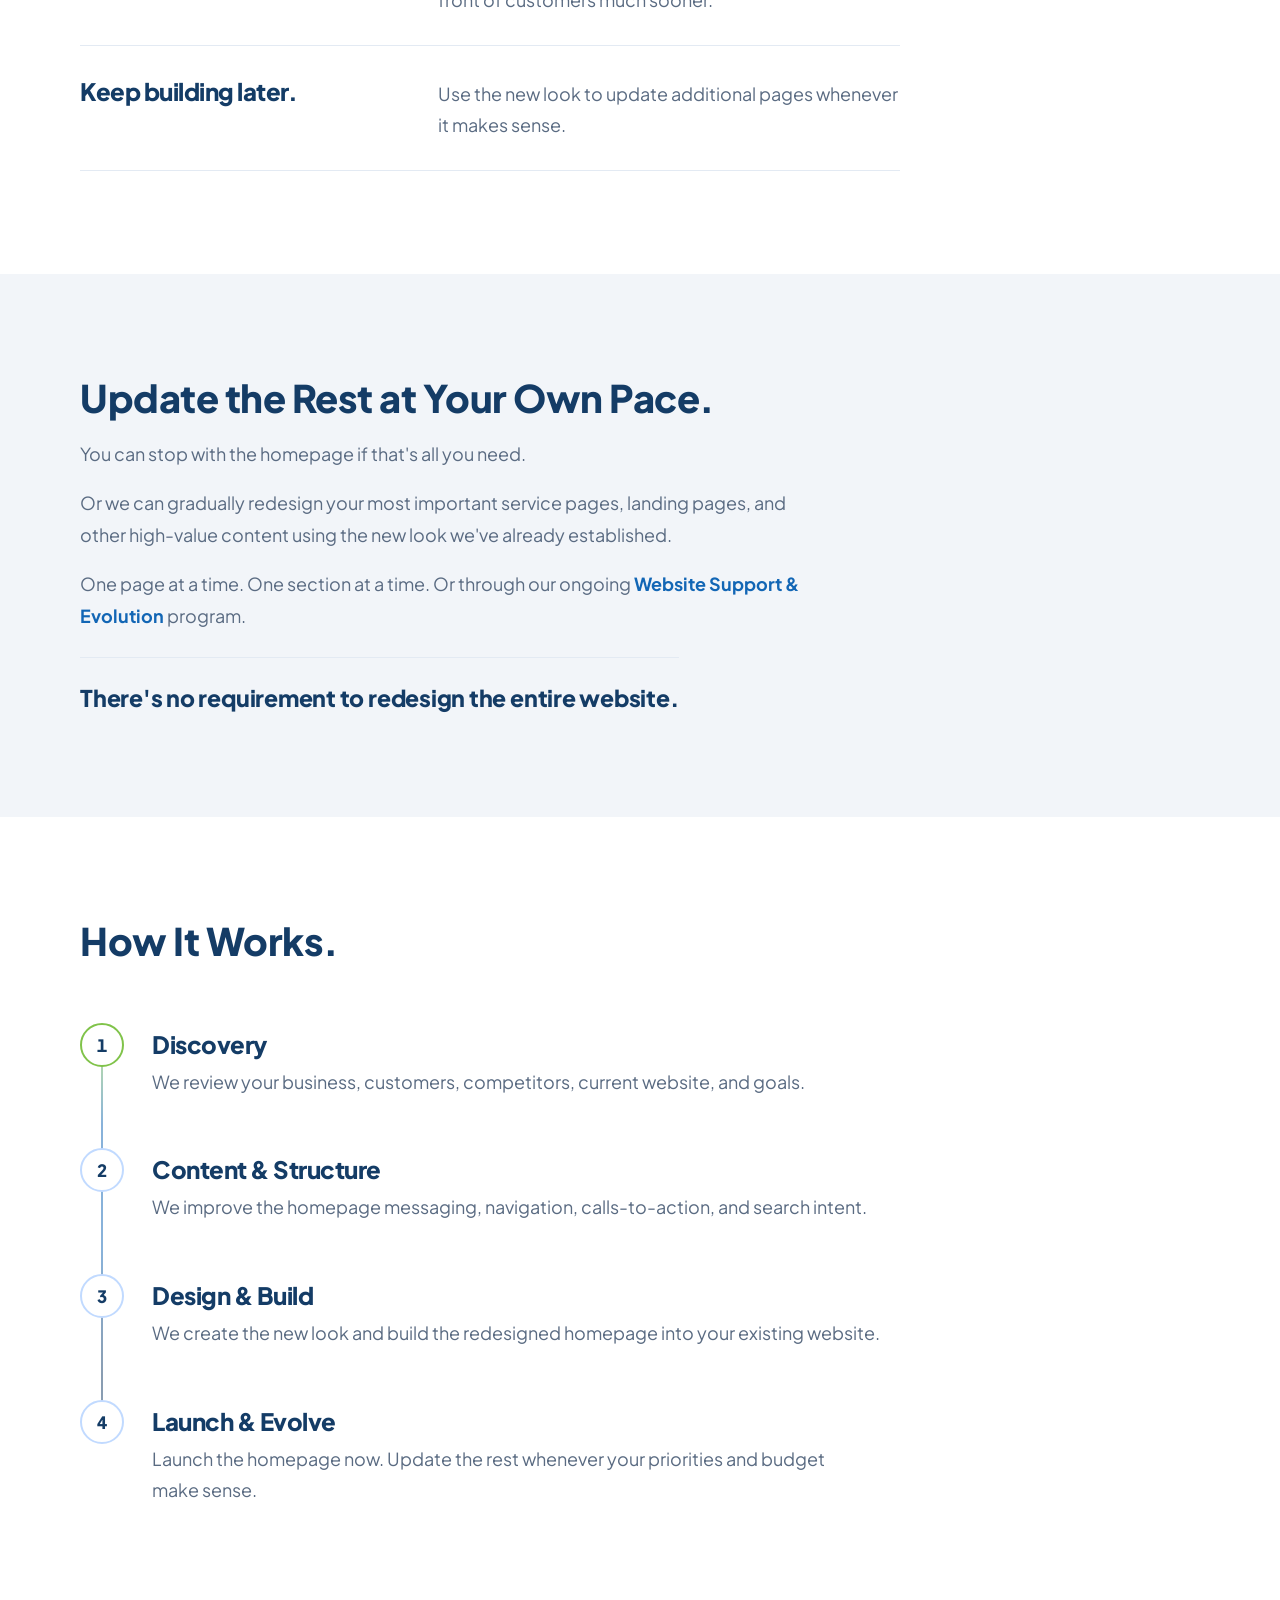
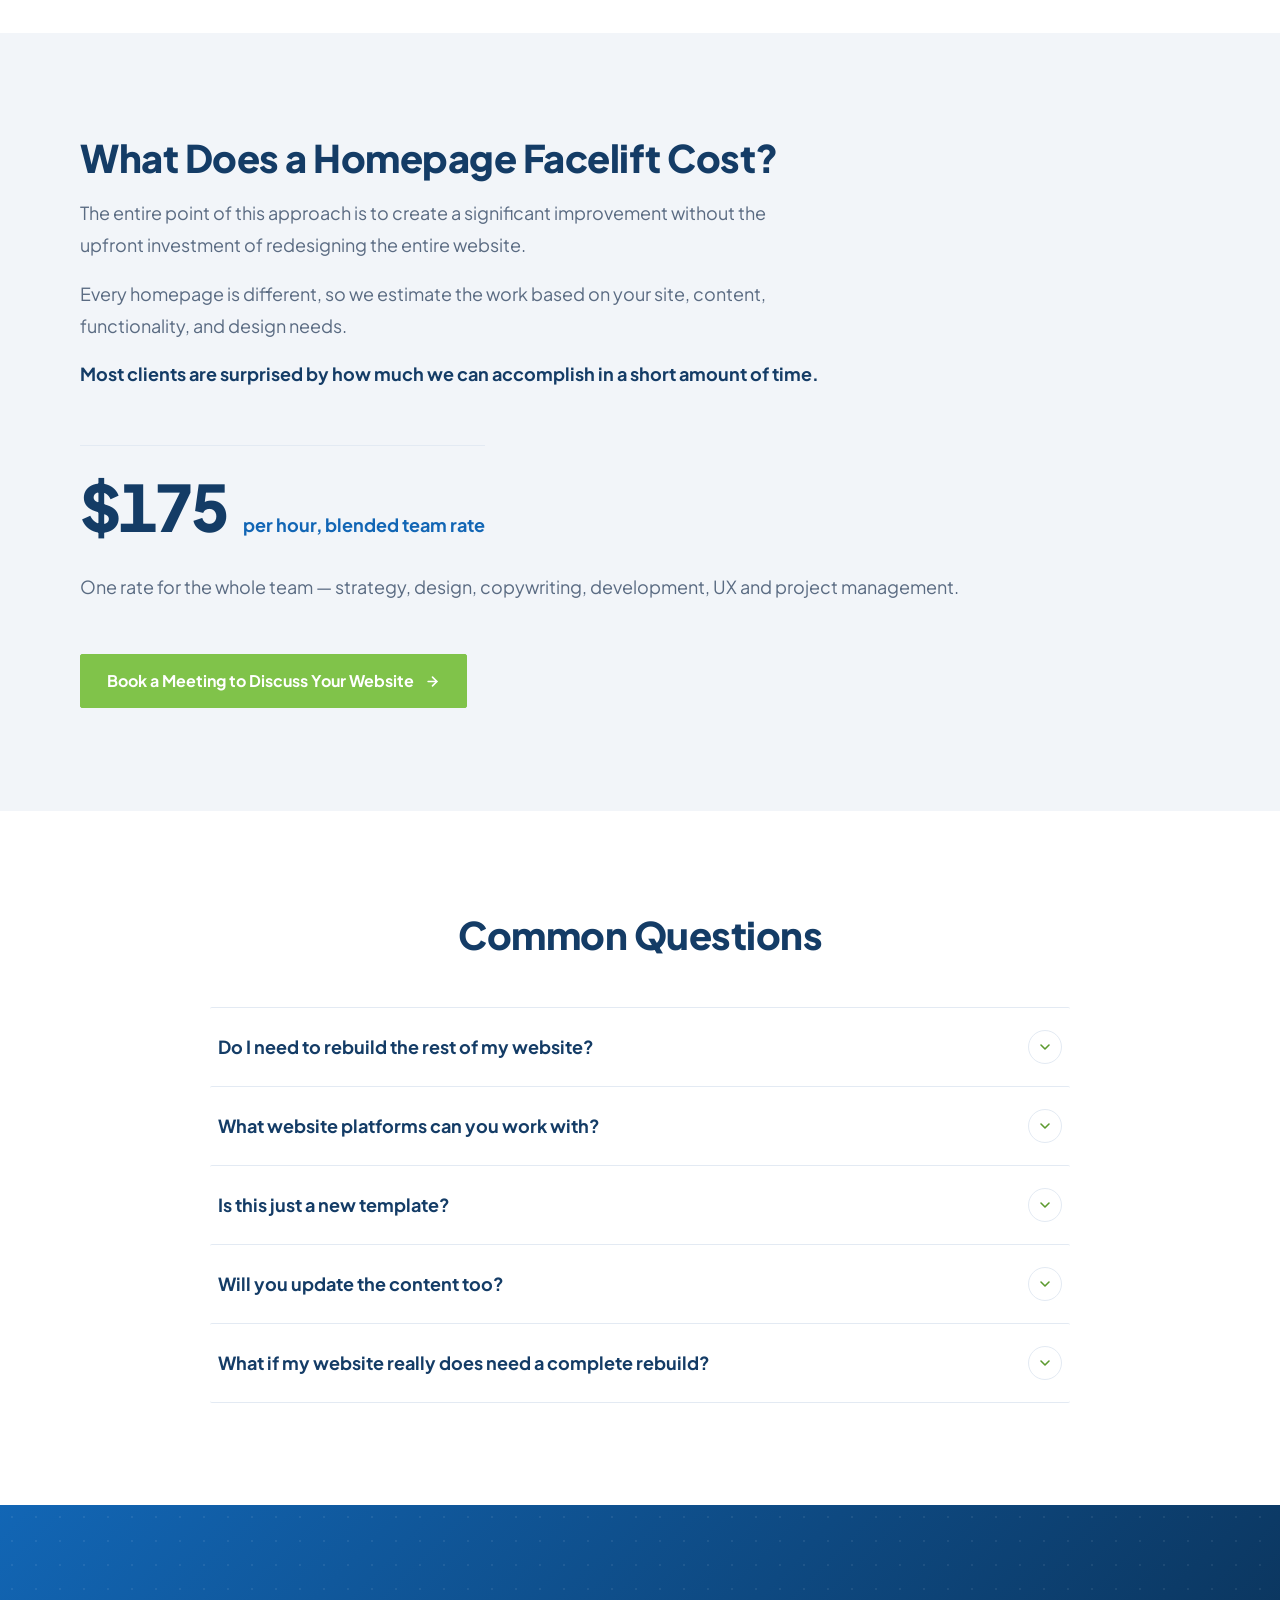
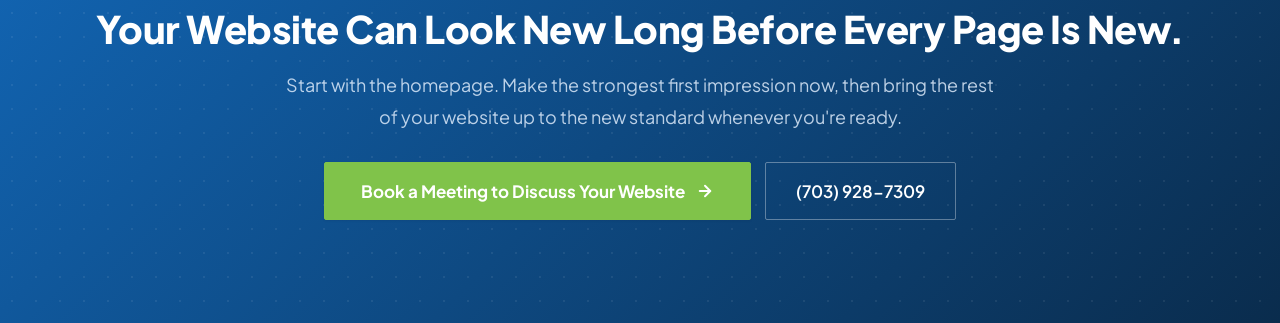
==== commit 4415ce91: "Bring the page onto the Global UX + Design rules Keeps the brand's gradients — the hero washes, the " ====
--- a/index.html
+++ b/index.html
@@ -130,41 +130,6 @@
     <symbol id="i-chevron" viewBox="0 0 24 24">
       <polyline points="6 9 12 15 18 9" fill="none" stroke="currentColor" stroke-width="2.4" stroke-linecap="round" stroke-linejoin="round"/>
     </symbol>
-    <!-- Facelift page additions, drawn at the same weight as the set above. -->
-    <symbol id="i-brush" viewBox="0 0 24 24">
-      <g fill="none" stroke="currentColor" stroke-width="1.8" stroke-linecap="round" stroke-linejoin="round">
-        <path d="M20.4 3.6 10.8 13.2"/>
-        <path d="M10.8 13.2c-1.6-.6-3.5.3-4 2-.4 1.4-.9 2.5-2.6 3.1 2 1.4 5 1.1 6.6-.6 1.2-1.3 1.3-3.1 0-4.5z"/>
-      </g>
-    </symbol>
-    <symbol id="i-gear" viewBox="0 0 24 24">
-      <g fill="none" stroke="currentColor" stroke-width="1.8" stroke-linecap="round" stroke-linejoin="round">
-        <circle cx="12" cy="12" r="3.2"/>
-        <path d="M12 2.8v2.6M12 18.6v2.6M2.8 12h2.6M18.6 12h2.6M5.5 5.5l1.8 1.8M16.7 16.7l1.8 1.8M5.5 18.5l1.8-1.8M16.7 7.3l1.8-1.8"/>
-      </g>
-    </symbol>
-    <symbol id="i-eye" viewBox="0 0 24 24">
-      <g fill="none" stroke="currentColor" stroke-width="1.8" stroke-linecap="round" stroke-linejoin="round">
-        <path d="M2.6 12s3.4-6 9.4-6 9.4 6 9.4 6-3.4 6-9.4 6-9.4-6-9.4-6z"/>
-        <circle cx="12" cy="12" r="2.8"/>
-      </g>
-    </symbol>
-    <symbol id="i-tag" viewBox="0 0 24 24">
-      <g fill="none" stroke="currentColor" stroke-width="1.8" stroke-linecap="round" stroke-linejoin="round">
-        <path d="M3.4 12.6V4.4a1 1 0 0 1 1-1h8.2l8 8-9.2 9.2z"/>
-      </g>
-      <circle cx="7.6" cy="7.6" r="1.3" fill="currentColor"/>
-    </symbol>
-    <symbol id="i-bolt" viewBox="0 0 24 24">
-      <path d="M13.2 2.8 4.8 13.4h6.4l-1.2 7.8 8.4-10.6h-6.4z" fill="none" stroke="currentColor" stroke-width="1.8" stroke-linecap="round" stroke-linejoin="round"/>
-    </symbol>
-    <symbol id="i-stack" viewBox="0 0 24 24">
-      <g fill="none" stroke="currentColor" stroke-width="1.8" stroke-linecap="round" stroke-linejoin="round">
-        <rect x="3" y="13" width="18" height="7" rx="1.5"/>
-        <path d="M6 13V9.5A1.5 1.5 0 0 1 7.5 8h9A1.5 1.5 0 0 1 18 9.5V13"/>
-        <path d="M12 2.6v3.2M10.4 4.2h3.2"/>
-      </g>
-    </symbol>
   </defs>
 </svg>
 
@@ -233,7 +198,7 @@
         <p class="lead">Your website may need a full redesign. That doesn't mean you need to take on the cost, time, and commitment of rebuilding every page right now.</p>
         <p class="lead">We start with the homepage — creating a modern new look, stronger messaging, and a better first impression.</p>
         <p class="lead">Then we can bring the rest of your website up to that same standard over time.</p>
-        <p class="quote-rail">Not sure where your site stands? <a href="#contact">Let's talk about your homepage <svg class="arrow icon" width="15" height="15" aria-hidden="true"><use href="#i-arrow"/></svg></a></p>
+        <p class="quote-rail">Not sure where your site stands? <a href="#contact">Book a meeting to discuss your website <svg class="arrow icon" width="15" height="15" aria-hidden="true"><use href="#i-arrow"/></svg></a></p>
       </div>
 
       <!-- The same homepage twice: as the unfinished site it starts from — the
@@ -260,41 +225,36 @@
 
   <!-- 3 · MORE THAN A NEW HOMEPAGE --------------------------------------- -->
   <section class="band" id="included" aria-labelledby="included-title">
-    <div class="wrap cms-split">
-      <div class="cms-aside reveal">
-        <h2 class="sec-title sec-title--wide" id="included-title">More Than a New Homepage.</h2>
-        <p class="lead">Your facelift establishes the look and structure we can use throughout the rest of your website.</p>
-        <p class="cms-close"><strong>No template swap. No generic theme. No full-site rebuild required.</strong></p>
-      </div>
-
-      <dl class="cms-list reveal">
-        <div class="cms-row">
-          <span class="cms-icon"><svg aria-hidden="true"><use href="#i-brush"/></svg></span>
-          <div class="cms-body">
-            <dt>On the surface</dt>
-            <dd>The look people react to the moment the page loads.</dd>
-            <div class="bd-chips">
-              <span class="bd-chip">Completely new custom homepage design</span>
-              <span class="bd-chip">New typography, colors, buttons, imagery &amp; page styles</span>
-              <span class="bd-chip">Your own design system</span>
-              <span class="bd-chip">Better mobile experience</span>
-              <span class="bd-chip">Updated header and footer where appropriate</span>
-            </div>
-          </div>
-        </div>
-        <div class="cms-row">
-          <span class="cms-icon"><svg aria-hidden="true"><use href="#i-gear"/></svg></span>
-          <div class="cms-body">
-            <dt>Under the hood</dt>
-            <dd>The structure that makes the new look do its job.</dd>
-            <div class="bd-chips">
-              <span class="bd-chip">Stronger messaging and calls-to-action</span>
-              <span class="bd-chip">Improved navigation and user paths</span>
-              <span class="bd-chip">SEO, AIO, and modern search structure</span>
-            </div>
-          </div>
-        </div>
-      </dl>
+    <div class="wrap stack reveal">
+      <h2 class="sec-title sec-title--wide" id="included-title">More Than a New Homepage.</h2>
+      <p class="lead">Your facelift establishes the look and structure we can use throughout the rest of your website.</p>
+
+      <!-- Two groups, each a single column read top to bottom. The labels are
+           structural, not decorative: one is what people see, the other is
+           what makes it work. -->
+      <div class="groups">
+        <section class="group">
+          <h3>On the surface</h3>
+          <p class="group-note">The look people react to the moment the page loads.</p>
+          <ul class="ruled">
+            <li>Completely new custom homepage design</li>
+            <li>New typography, colors, buttons, imagery and page styles — your own design system</li>
+            <li>Better mobile experience</li>
+            <li>Updated header and footer where appropriate</li>
+          </ul>
+        </section>
+        <section class="group">
+          <h3>Under the hood</h3>
+          <p class="group-note">The structure that makes the new look do its job.</p>
+          <ul class="ruled">
+            <li>Stronger messaging and calls-to-action</li>
+            <li>Improved navigation and user paths</li>
+            <li>SEO, AIO, and modern search structure</li>
+          </ul>
+        </section>
+      </div>
+
+      <p class="closing">No template swap. No generic theme. No full-site rebuild required.</p>
     </div>
   </section>
 
@@ -305,11 +265,7 @@
       <p class="lead">A facelift shouldn't just make your website prettier.</p>
       <p class="lead">We also rethink how the homepage is organized, what questions it answers, how your services are presented, and how visitors move through the site.</p>
 
-      <div class="answer-card">
-        <p>That means <span class="hl">traditional SEO</span>, <span class="hl">AI search</span>, <span class="hl">local search</span>, <span class="hl">user intent</span>, and <span class="hl">conversion strategy</span> are considered from the beginning — not added after the design is finished.</p>
-      </div>
-
-      <p class="quote-rail">Want to see how this applies to your site? <a href="#contact">Discuss your website with our team <svg class="arrow icon" width="15" height="15" aria-hidden="true"><use href="#i-arrow"/></svg></a></p>
+      <p class="pullout">That means <strong>traditional SEO, AI search, local search, user intent, and conversion strategy</strong> are considered from the beginning — not added after the design is finished.</p>
     </div>
   </section>
 
@@ -318,36 +274,22 @@
     <div class="wrap stack">
       <h2 class="sec-title sec-title--wide reveal" id="why-title">Make the Biggest Improvement First.</h2>
 
-      <ul class="wins reveal">
-        <li class="win">
-          <div class="win-head">
-            <span class="win-icon"><svg aria-hidden="true"><use href="#i-eye"/></svg></span>
-            <span class="win-num">01</span>
-          </div>
+      <!-- One column, read top to bottom: the benefit as a heading, the
+           reason under it, a hairline between. No cards, no icons. -->
+      <ul class="reasons reveal">
+        <li>
           <h3>Look better now.</h3>
           <p>If your homepage looks dated, below today's standards, or weaker than your competitors, customers notice.</p>
         </li>
-        <li class="win">
-          <div class="win-head">
-            <span class="win-icon"><svg aria-hidden="true"><use href="#i-tag"/></svg></span>
-            <span class="win-num">02</span>
-          </div>
+        <li>
           <h3>Spend less upfront.</h3>
           <p>Put your initial budget into the page with the greatest visibility instead of rebuilding everything at once.</p>
         </li>
-        <li class="win">
-          <div class="win-head">
-            <span class="win-icon"><svg aria-hidden="true"><use href="#i-bolt"/></svg></span>
-            <span class="win-num">03</span>
-          </div>
+        <li>
           <h3>Launch faster.</h3>
           <p>A focused homepage redesign gets the new look in front of customers much sooner.</p>
         </li>
-        <li class="win">
-          <div class="win-head">
-            <span class="win-icon"><svg aria-hidden="true"><use href="#i-stack"/></svg></span>
-            <span class="win-num">04</span>
-          </div>
+        <li>
           <h3>Keep building later.</h3>
           <p>Use the new look to update additional pages whenever it makes sense.</p>
         </li>
@@ -357,17 +299,12 @@
 
   <!-- 6 · UPDATE THE REST AT YOUR OWN PACE ------------------------------- -->
   <section class="band band--tint" id="pace" aria-labelledby="pace-title">
-    <div class="wrap stmt reveal">
-      <div class="stmt-head">
-        <h2 class="stmt-title" id="pace-title">Update the Rest at Your Own Pace.</h2>
-        <a class="btn btn--navy" href="#contact">Start With Your Homepage<svg class="icon" width="15" height="15" aria-hidden="true"><use href="#i-arrow"/></svg></a>
-      </div>
-      <div class="stmt-body">
-        <p class="stmt-lead">You can stop with the homepage if that's all you need.</p>
-        <p class="stmt-lead">Or we can gradually redesign your most important service pages, landing pages, and other high-value content using the new look we've already established.</p>
-        <p class="stmt-lead">One page at a time. One section at a time. Or through our ongoing <a class="body-link" href="https://www.imageworkscreative.com/">Website Support &amp; Evolution</a> program.</p>
-        <p class="counterpoint"><span class="chip"><svg aria-hidden="true"><use href="#i-check"/></svg></span><span><strong>There's no requirement to redesign the entire website.</strong></span></p>
-      </div>
+    <div class="wrap stack reveal">
+      <h2 class="sec-title sec-title--wide" id="pace-title">Update the Rest at Your Own Pace.</h2>
+      <p class="lead">You can stop with the homepage if that's all you need.</p>
+      <p class="lead">Or we can gradually redesign your most important service pages, landing pages, and other high-value content using the new look we've already established.</p>
+      <p class="lead">One page at a time. One section at a time. Or through our ongoing <a class="body-link" href="https://www.imageworkscreative.com/web-design-services/website-evolution-plan">Website Support &amp; Evolution</a> program.</p>
+      <p class="closing">There's no requirement to redesign the entire website.</p>
     </div>
   </section>
 
@@ -376,40 +313,38 @@
     <div class="wrap stack">
       <h2 class="sec-title reveal" id="process-title">How It Works.</h2>
 
+      <!-- Four steps on one rail. The number is the marker, not a badge, and
+           the step is set in type rather than boxed. -->
       <ol class="flow reveal">
         <li class="step">
-          <span class="step-num">01</span>
+          <span class="step-num">1</span>
           <div class="step-body">
             <h3>Discovery</h3>
             <p>We review your business, customers, competitors, current website, and goals.</p>
           </div>
         </li>
         <li class="step">
-          <span class="step-num">02</span>
+          <span class="step-num">2</span>
           <div class="step-body">
             <h3>Content &amp; Structure</h3>
             <p>We improve the homepage messaging, navigation, calls-to-action, and search intent.</p>
           </div>
         </li>
         <li class="step">
-          <span class="step-num">03</span>
+          <span class="step-num">3</span>
           <div class="step-body">
             <h3>Design &amp; Build</h3>
             <p>We create the new look and build the redesigned homepage into your existing website.</p>
           </div>
         </li>
         <li class="step">
-          <span class="step-num">04</span>
+          <span class="step-num">4</span>
           <div class="step-body">
             <h3>Launch &amp; Evolve</h3>
             <p>Launch the homepage now. Update the rest whenever your priorities and budget make sense.</p>
           </div>
         </li>
       </ol>
-
-      <div class="btn-row reveal" style="margin-top: 22px">
-        <a class="btn btn--solid" href="#contact">Book a Discovery Meeting<svg class="icon" width="15" height="15" aria-hidden="true"><use href="#i-arrow"/></svg></a>
-      </div>
     </div>
   </section>
 
@@ -418,23 +353,18 @@
     <div class="wrap stack">
       <h2 class="sec-title sec-title--wide reveal" id="cost-title">What Does a Homepage Facelift Cost?</h2>
 
-      <div class="cost reveal">
-        <div class="cost-copy">
-          <p class="lead">The entire point of this approach is to create a significant improvement without the upfront investment of redesigning the entire website.</p>
-          <p class="lead">Every homepage is different, so we estimate the work based on your site, content, functionality, and design needs.</p>
-          <p class="note">Most clients are surprised by how much we can accomplish in a short amount of time.</p>
-          <div class="btn-row" style="margin-top: 8px">
-            <a class="btn btn--navy" href="#contact">Get a Homepage Facelift Estimate<svg class="icon" width="15" height="15" aria-hidden="true"><use href="#i-arrow"/></svg></a>
-          </div>
-        </div>
-
-        <div class="figure-card">
-          <p class="figure-card__num">$175<small>/hour</small></p>
-          <p class="figure-card__label">Blended team rate</p>
-          <p class="figure-card__sub">ImageWorks works at one blended rate for the whole team, covering every discipline the facelift needs.</p>
-          <ul class="figure-card__list" aria-label="What the rate includes">
-            <li>Strategy</li><li>Design</li><li>Copywriting</li><li>Development</li><li>UX</li><li>Project management</li>
-          </ul>
+      <div class="stack reveal">
+        <p class="lead">The entire point of this approach is to create a significant improvement without the upfront investment of redesigning the entire website.</p>
+        <p class="lead">Every homepage is different, so we estimate the work based on your site, content, functionality, and design needs.</p>
+        <p class="note">Most clients are surprised by how much we can accomplish in a short amount of time.</p>
+
+        <!-- The rate is the one figure on the page and it is verifiable, so it
+             gets to be set as a figure rather than boxed as a stat. -->
+        <p class="rate"><b>$175</b><span>per hour, blended team rate</span></p>
+        <p class="rate-note">One rate for the whole team — strategy, design, copywriting, development, UX and project management.</p>
+
+        <div class="btn-row">
+          <a class="btn btn--solid" href="#contact">Book a Meeting to Discuss Your Website<svg class="icon" width="15" height="15" aria-hidden="true"><use href="#i-arrow"/></svg></a>
         </div>
       </div>
     </div>
--- a/styles.css
+++ b/styles.css
@@ -61,7 +61,7 @@
   --ring: 0 0 0 3px rgba(128, 195, 74, .5), 0 0 0 1px rgba(20, 60, 102, .55);
 
   /* ---- rhythm ---- */
-  --shell: 1180px;
+  --shell: 1200px;
   --gutter: clamp(22px, 4vw, 40px);
   --band-y: clamp(64px, 8vw, 108px);
   --nav-h: 88px;
@@ -69,7 +69,7 @@
 
   /* ---- type scale ---- */
   --step--1: clamp(12.5px, .18vw + 12px, 13.5px);
-  --step-0: clamp(15.5px, .25vw + 15px, 17px);
+  --step-0: clamp(16px, .25vw + 15px, 17px);
   --step-1: clamp(16.5px, .4vw + 15.5px, 18px);
   --step-2: clamp(19px, .9vw + 17px, 23px);
   --step-3: clamp(28px, 2.6vw + 18px, 44px);
@@ -228,23 +228,32 @@
   max-width: var(--measure);
 }
 
-/* A marker stroke drawn under each term, one after the next, the first time
-   the section is read. Painted as a background so it survives a line break. */
-.hl {
+/* The statement a section closes on. A rule above it and navy type — the
+   weight comes from where it sits, not from a box around it. */
+.closing {
+  max-width: 720px;
+  margin-top: 8px;
+  padding-top: 24px;
+  border-top: 1px solid var(--border);
+  font-size: var(--step-2);
+  font-weight: 800;
+  line-height: 1.4;
+  letter-spacing: -.01em;
   color: var(--navy);
-  font-weight: 700;
-  padding: 0 .06em .16em;
-  background-image: linear-gradient(rgba(128, 195, 74, .42), rgba(128, 195, 74, .42));
-  background-repeat: no-repeat;
-  background-position: 0 100%;
-  background-size: 0 .34em;
-  box-decoration-break: clone;
-  -webkit-box-decoration-break: clone;
-  transition: background-size .75s var(--ease);
-  transition-delay: calc(var(--i) * .24s + .3s);
-}
-.is-revealed .hl { background-size: 100% .34em; }
-html:not([data-anim="on"]) .hl { background-size: 100% .34em; }
+}
+
+/* One sentence lifted out of the run of copy: indented behind a navy rule,
+   set a size up. No card, no tint. */
+.pullout {
+  max-width: 760px;
+  margin-top: 10px;
+  padding-left: clamp(20px, 2.4vw, 32px);
+  border-left: 3px solid var(--navy);
+  font-size: var(--step-2);
+  line-height: 1.6;
+  color: var(--ink);
+}
+.pullout strong { font-weight: 800; color: var(--navy); }
 
 /* --------------------------------------------------------------------------
    BUTTONS AND LINKS
@@ -259,7 +268,7 @@
   border-radius: var(--r);
   border: 1.5px solid transparent;
   font: inherit;
-  font-size: 15px;
+  font-size: 16px;
   font-weight: 700;
   line-height: 1;
   text-decoration: none;
@@ -314,7 +323,7 @@
   display: inline-flex;
   align-items: center;
   gap: 8px;
-  font-size: 14px;
+  font-size: 16px;
   font-weight: 700;
   color: var(--blue);
   text-decoration: none;
@@ -356,34 +365,6 @@
 
 .icon { flex: none; }
 
-/* The 22px tinted circle, used wherever a check appears. */
-.chip {
-  inline-size: 22px;
-  block-size: 22px;
-  border-radius: 50%;
-  background: var(--chip-green);
-  color: var(--green-ink);
-  display: grid;
-  place-items: center;
-  flex: none;
-}
-.chip svg { inline-size: 12px; block-size: 12px; }
-.chip--blue { background: var(--chip-blue); color: var(--navy); }
-.chip--navy { background: var(--chip-navy); color: var(--navy); }
-.chip--danger { background: var(--danger-soft); color: var(--danger-ink); }
-
-.counterpoint {
-  display: flex;
-  align-items: flex-start;
-  gap: 14px;
-  max-width: var(--measure);
-  font-size: var(--step-1);
-  line-height: 1.7;
-  color: var(--muted);
-}
-.counterpoint .chip { margin-top: 4px; }
-.counterpoint strong { color: var(--navy); font-weight: 800; }
-
 /* --------------------------------------------------------------------------
    HERO — light ground running into the tint of the band below
    -------------------------------------------------------------------------- */
@@ -517,7 +498,7 @@
   flex-wrap: wrap;
   align-items: baseline;
   gap: 4px 0;
-  font-size: 14.5px;
+  font-size: 16px;
   font-weight: 600;
   letter-spacing: .01em;
   color: var(--muted);
@@ -558,207 +539,6 @@
 }
 @keyframes accent-in {
   from { color: var(--navy); }
-}
-
-/* --------------------------------------------------------------------------
-   SIGNALS — the ruled list with a checked chip on each row
-   -------------------------------------------------------------------------- */
-.signals { width: 100%; max-width: 46ch; }
-.signals li {
-  display: flex;
-  align-items: center;
-  gap: 14px;
-  font-size: 18px;
-  line-height: 1.5;
-  padding-block: 16px;
-  border-bottom: 1px solid var(--border);
-  transition: background-color .3s var(--ease);
-}
-.signals li:first-child { border-top: 1px solid var(--border); }
-.signal-text { min-width: 0; }
-.signals strong { color: var(--navy); font-weight: 700; }
-.signals .chip { transition: background-color .3s var(--ease); }
-.signals li:hover { background: rgba(128, 195, 74, .07); }
-.signals li:hover .chip { background: #d9ecc4; }
-
-@media (prefers-reduced-motion: no-preference) {
-  .is-revealed .signals li {
-    animation: signal-in .55s var(--ease) backwards;
-    animation-delay: calc(var(--i) * .09s + .22s);
-  }
-}
-@keyframes signal-in {
-  from { opacity: 0; transform: translateX(-12px); }
-}
-
-/* --------------------------------------------------------------------------
-   SPLIT — the argument sits still on the left while the rows scroll past it
-   -------------------------------------------------------------------------- */
-.cms-split {
-  display: grid;
-  grid-template-columns: minmax(0, .85fr) minmax(0, 1.15fr);
-  gap: clamp(36px, 5vw, 72px);
-  align-items: start;
-}
-.cms-aside {
-  position: sticky;
-  top: 40px;
-  display: flex;
-  flex-direction: column;
-  align-items: flex-start;
-  gap: 18px;
-}
-.cms-close {
-  margin-top: 6px;
-  padding-top: 20px;
-  border-top: 1px solid var(--border);
-  font-size: 15px;
-  line-height: 1.7;
-  color: var(--muted);
-  max-width: 46ch;
-}
-.cms-close strong { color: var(--navy); font-weight: 800; font-size: 17px; }
-
-.cms-list {
-  width: 100%;
-  border-radius: var(--r);
-  overflow: hidden;
-  background: linear-gradient(180deg, var(--card-top), var(--card-bottom));
-  box-shadow: var(--shadow-card);
-}
-.cms-row {
-  position: relative;
-  display: flex;
-  align-items: flex-start;
-  gap: 20px;
-  padding: 24px clamp(22px, 2.4vw, 30px);
-  border-top: 1px solid var(--border-soft);
-  transition: background-color .35s var(--ease);
-}
-.cms-row:first-child { border-top: 0; }
-.cms-row:hover { background: var(--tint-blue); }
-
-/* The rule wipes in from the left — the same mechanic the links use. */
-.cms-row::after {
-  content: '';
-  position: absolute;
-  left: 0;
-  right: 0;
-  bottom: -1px;
-  block-size: 2px;
-  background: var(--green);
-  transform: scaleX(0);
-  transform-origin: left;
-  transition: transform .45s var(--ease);
-}
-.cms-row:hover::after { transform: scaleX(1); }
-
-.cms-icon {
-  flex: none;
-  display: grid;
-  place-items: center;
-  inline-size: 48px;
-  block-size: 48px;
-  border-radius: 50%;
-  background: var(--tint-blue);
-  color: var(--blue);
-  transition: background-color .35s var(--ease), color .35s var(--ease),
-              transform .35s var(--ease);
-}
-.cms-icon svg { inline-size: 22px; block-size: 22px; }
-.cms-row:hover .cms-icon {
-  background: var(--navy);
-  color: #fff;
-  transform: scale(1.08);
-}
-
-.cms-body { display: flex; flex-direction: column; gap: 5px; min-width: 0; }
-.cms-body dt {
-  font-size: 20px;
-  font-weight: 800;
-  color: var(--navy);
-  letter-spacing: -.3px;
-  transition: transform .35s var(--ease);
-}
-.cms-row:hover .cms-body dt { transform: translateX(4px); }
-.cms-body dd {
-  font-size: 18px;
-  line-height: 1.7;
-  color: var(--muted);
-}
-
-/* The deliverables inside each group. Chips read as contents. */
-.bd-chips {
-  display: flex;
-  flex-wrap: wrap;
-  gap: 8px;
-  margin-top: 14px;
-}
-.bd-chip {
-  font-size: 14px;
-  font-weight: 700;
-  line-height: 1.25;
-  padding: 8px 13px;
-  border-radius: var(--r);
-  background: var(--tint-green);
-  color: var(--green-ink);
-  box-shadow: inset 0 0 0 1px rgba(128, 195, 74, .30);
-  transition: background-color .35s var(--ease), box-shadow .35s var(--ease);
-}
-.cms-row:hover .bd-chip {
-  background: #fff;
-  box-shadow: inset 0 0 0 1px rgba(128, 195, 74, .55);
-}
-
-/* --------------------------------------------------------------------------
-   STATEMENT — claim on the left, argument on the right, a hairline between
-   -------------------------------------------------------------------------- */
-.stmt {
-  display: grid;
-  grid-template-columns: minmax(0, .92fr) minmax(0, 1.08fr);
-  gap: clamp(32px, 4.5vw, 68px);
-}
-.stmt-head {
-  display: flex;
-  flex-direction: column;
-  justify-content: space-between;
-  align-items: flex-start;
-  gap: 32px;
-}
-.stmt-title {
-  font-size: clamp(30px, 2.6vw + 14px, 46px);
-  line-height: 1.08;
-  letter-spacing: -.03em;
-  max-width: 13ch;
-  text-wrap: balance;
-}
-.stmt-body {
-  display: flex;
-  flex-direction: column;
-  align-items: flex-start;
-  gap: 24px;
-  padding-left: clamp(24px, 3vw, 46px);
-  border-left: 1px solid var(--border);
-}
-.stmt-lead {
-  font-size: clamp(17px, .55vw + 15px, 20px);
-  line-height: 1.65;
-  font-weight: 500;
-  color: var(--muted);
-  max-width: 52ch;
-}
-.stmt-lead strong { color: var(--navy); font-weight: 700; }
-.stmt .counterpoint {
-  max-width: 52ch;
-  margin-top: 8px;
-  padding-top: 24px;
-  border-top: 1px solid var(--border);
-}
-
-@media (max-width: 860px) {
-  .stmt { grid-template-columns: 1fr; }
-  .stmt-title { max-width: 18ch; }
-  .stmt-body { padding-left: 0; border-left: 0; }
 }
 
 /* --------------------------------------------------------------------------
@@ -1142,14 +922,14 @@
 @keyframes bridge-run { to { stroke-dashoffset: -18; } }
 
 .fig-label {
-  font-size: 11px; font-weight: 800;
+  font-size: 12px; font-weight: 800;
   letter-spacing: 1.6px; text-transform: uppercase;
   color: var(--faint);
 }
 .fig-label-now { color: var(--green-ink); }
 .fig-cap {
   margin-top: 22px;
-  font-size: 14px; line-height: 1.6;
+  font-size: 16px; line-height: 1.6;
   color: var(--muted);
   text-align: center;
   max-width: 380px;
@@ -1166,147 +946,114 @@
 }
 
 /* --------------------------------------------------------------------------
-   ANSWER CARD — one card, blue rule at its head
-   -------------------------------------------------------------------------- */
-.answer-card {
-  display: flex;
-  flex-direction: column;
+   REASONS — the four reasons to start with the homepage
+   One column, read top to bottom. The benefit is the heading and the rule
+   between rows does the separating, so nothing needs a box or an icon.
+   -------------------------------------------------------------------------- */
+.reasons {
+  width: 100%;
   max-width: 820px;
-  padding: clamp(26px, 3vw, 38px);
-  border-radius: var(--r);
-  border-top: 3px solid var(--blue);
-  background: linear-gradient(180deg, var(--card-top), var(--card-bottom));
-  box-shadow: var(--shadow-card);
-}
-/* Set in body ink rather than navy: the marked terms are navy and bold, and
-   they only stand out from the sentence if the sentence is not. */
-.answer-card p {
-  font-size: 18px;
-  font-weight: 500;
-  line-height: 1.75;
+  margin-top: 10px;
+}
+.reasons li {
+  padding-block: clamp(22px, 2.4vw, 30px);
+  border-top: 1px solid var(--border);
+}
+.reasons li:last-child { border-bottom: 1px solid var(--border); }
+.reasons h3 {
+  font-size: 24px;
+  line-height: 1.25;
+  letter-spacing: -.02em;
+  margin-bottom: 8px;
+}
+.reasons p {
+  font-size: var(--step-1);
+  line-height: 1.7;
+  color: var(--muted);
+  max-width: 68ch;
+}
+
+@media (min-width: 900px) {
+  .reasons li { display: grid; grid-template-columns: minmax(0, 320px) minmax(0, 1fr); gap: clamp(28px, 3vw, 48px); align-items: baseline; }
+  .reasons h3 { margin-bottom: 0; }
+}
+
+/* --------------------------------------------------------------------------
+   GROUPS — "On the surface" / "Under the hood", each a single column
+   -------------------------------------------------------------------------- */
+.groups {
+  display: grid;
+  gap: clamp(34px, 4vw, 52px);
+  width: 100%;
+  margin-top: 12px;
+}
+.group h3 {
+  font-size: 24px;
+  line-height: 1.25;
+  letter-spacing: -.02em;
+}
+.group-note {
+  margin-top: 6px;
+  font-size: var(--step-1);
+  line-height: 1.7;
+  color: var(--muted);
+  max-width: 68ch;
+}
+/* A ruled list: no bullets, no ticks — the rules do the counting. */
+.ruled {
+  max-width: 720px;
+  margin-top: 18px;
+}
+.ruled li {
+  padding-block: 14px;
+  border-top: 1px solid var(--border);
+  font-size: var(--step-1);
+  line-height: 1.6;
   color: var(--ink);
 }
-.answer-card p + p {
-  margin-top: clamp(20px, 2.2vw, 28px);
-  padding-top: clamp(20px, 2.2vw, 28px);
-  border-top: 1px solid var(--border);
-  font-weight: 400;
-  color: var(--muted);
-}
-.answer-card strong { color: var(--navy); font-weight: 800; }
-
-.stack .answer-card { margin-top: 10px; }
-
-/* --------------------------------------------------------------------------
-   WINS — the four reasons to start with the homepage
-   -------------------------------------------------------------------------- */
-.wins {
-  display: grid;
-  grid-template-columns: repeat(4, minmax(0, 1fr));
-  gap: 16px;
+.ruled li:last-child { border-bottom: 1px solid var(--border); }
+
+@media (min-width: 900px) {
+  .groups { grid-template-columns: repeat(2, minmax(0, 1fr)); gap: clamp(32px, 4vw, 56px); }
+}
+
+/* --------------------------------------------------------------------------
+   PROCESS — four numbered steps down one rail
+   The number is the marker and the rail joins them; the step itself is set in
+   type, not boxed. Single column, so it reads the same on every width.
+   -------------------------------------------------------------------------- */
+.flow {
+  --num-size: 44px;
+  --step-pad: clamp(18px, 2vw, 26px);
+  position: relative;
   width: 100%;
-  margin-top: 14px;
-}
-.win {
-  position: relative;
-  isolation: isolate;
-  display: flex;
-  flex-direction: column;
-  gap: 12px;
-  padding: clamp(24px, 2.4vw, 30px) clamp(20px, 2vw, 26px);
-  border-radius: var(--r);
-  border-top: 3px solid var(--blue);
-  background: linear-gradient(180deg, var(--card-top), var(--card-bottom));
-  box-shadow: var(--shadow-card);
-  transition: transform .4s var(--ease), box-shadow .4s var(--ease);
-}
-.win::before {
+  max-width: 820px;
+  margin-top: 16px;
+}
+/* The rail is drawn segment by segment between the numbers, so it starts and
+   stops at a number instead of running past the last one. */
+.step::before {
   content: '';
   position: absolute;
-  top: -3px;
-  inset-inline: 0;
-  z-index: 2;
-  block-size: 3px;
-  background: var(--green);
-  transform: scaleX(0);
-  transform-origin: left;
-  transition: transform .45s var(--ease);
-}
-.win:hover { transform: translateY(-4px); box-shadow: 0 1px 3px rgba(20, 40, 80, .07), 0 20px 44px rgba(20, 40, 80, .14); }
-.win:hover::before { transform: scaleX(1); }
-
-.win-head {
-  display: flex;
-  align-items: center;
-  justify-content: space-between;
-  gap: 12px;
-}
-.win-icon {
-  display: grid;
-  place-items: center;
-  inline-size: 48px;
-  block-size: 48px;
-  border-radius: 50%;
-  background: var(--tint-blue);
-  color: var(--blue);
-  transition: background-color .35s var(--ease), color .35s var(--ease), transform .35s var(--ease);
-}
-.win-icon svg { inline-size: 22px; block-size: 22px; }
-.win:hover .win-icon { background: var(--navy); color: #fff; transform: scale(1.08); }
-.win-num {
-  font-size: 12px;
-  font-weight: 800;
-  letter-spacing: .14em;
-  color: var(--faint);
-  font-variant-numeric: tabular-nums;
-}
-.win h3 {
-  font-size: 20px;
-  letter-spacing: -.3px;
-  margin-top: 4px;
-}
-.win p {
-  font-size: 16px;
-  line-height: 1.7;
-  color: var(--muted);
-}
-
-@media (max-width: 1024px) {
-  .wins { grid-template-columns: repeat(2, minmax(0, 1fr)); }
-}
-@media (max-width: 560px) {
-  .wins { grid-template-columns: 1fr; }
-}
-
-/* --------------------------------------------------------------------------
-   PROCESS — four numbered steps on a rail
-   -------------------------------------------------------------------------- */
-.flow {
-  --num-size: 52px;
+  left: calc(var(--num-size) / 2 - 1px);
+  top: 0;
+  bottom: 0;
+  inline-size: 2px;
+  opacity: .5;
+}
+.step:first-child::before { top: calc(var(--step-pad) + var(--num-size) / 2); }
+.step:last-child::before { bottom: calc(100% - var(--step-pad) - var(--num-size) / 2); }
+.step:nth-child(1)::before { background: linear-gradient(180deg, var(--green), var(--blue)); }
+.step:nth-child(2)::before { background: var(--blue); }
+.step:nth-child(3)::before { background: linear-gradient(180deg, var(--blue), var(--navy)); }
+.step:nth-child(4)::before { background: var(--navy); }
+.step {
   position: relative;
   display: grid;
-  grid-template-columns: repeat(4, minmax(0, 1fr));
-  gap: 18px;
-  width: 100%;
-  margin-top: 22px;
-}
-/* the rail runs behind the numbers, from the first to the last */
-.flow::before {
-  content: '';
-  position: absolute;
-  top: calc(var(--num-size) / 2);
-  left: 12.5%;
-  right: 12.5%;
-  block-size: 2px;
-  background: linear-gradient(90deg, var(--green) 0%, var(--blue) 55%, var(--navy) 100%);
-  opacity: .55;
-}
-.step {
-  position: relative;
-  display: flex;
-  flex-direction: column;
-  align-items: center;
-  text-align: center;
+  grid-template-columns: var(--num-size) 1fr;
+  gap: clamp(18px, 2.2vw, 28px);
+  align-items: start;
+  padding-block: var(--step-pad);
 }
 .step-num {
   position: relative;
@@ -1317,205 +1064,68 @@
   block-size: var(--num-size);
   border-radius: 50%;
   background: var(--white);
-  border: 3px solid var(--chip-blue);
+  border: 2px solid var(--chip-blue);
   color: var(--navy);
-  font-size: 15px;
+  font-size: 17px;
   font-weight: 800;
-  letter-spacing: .02em;
   font-variant-numeric: tabular-nums;
-  box-shadow: var(--shadow-flat);
-  transition: border-color .35s var(--ease), background-color .35s var(--ease),
-              color .35s var(--ease), transform .35s var(--ease);
-}
-.step:nth-child(1) .step-num { border-color: var(--green); }
-.step:hover .step-num { background: var(--navy); border-color: var(--navy); color: #fff; transform: scale(1.06); }
-
-.step-body {
-  position: relative;
-  flex: 1;
-  width: 100%;
-  margin-top: 16px;
-  padding: 22px 20px 24px;
-  border-radius: var(--r);
-  background: linear-gradient(180deg, var(--card-top), var(--card-bottom));
-  box-shadow: var(--shadow-card);
-  transition: transform .4s var(--ease), box-shadow .4s var(--ease);
-}
-.step-body::before {
-  content: '';
-  position: absolute;
-  top: 0;
-  inset-inline: 0;
-  block-size: 3px;
-  background: var(--green);
-  transform: scaleX(0);
-  transform-origin: left;
-  transition: transform .45s var(--ease);
-}
-.step:hover .step-body { transform: translateY(-4px); }
-.step:hover .step-body::before { transform: scaleX(1); }
+  transition: border-color .35s var(--ease), background-color .35s var(--ease), color .35s var(--ease);
+}
+.step:first-child .step-num { border-color: var(--green); }
+.step:hover .step-num { background: var(--navy); border-color: var(--navy); color: #fff; }
+.step-body { min-width: 0; padding-top: 6px; }
 .step-body h3 {
-  font-size: 19px;
-  letter-spacing: -.3px;
+  font-size: 24px;
+  line-height: 1.25;
+  letter-spacing: -.02em;
   margin-bottom: 8px;
 }
 .step-body p {
-  font-size: 15.5px;
-  line-height: 1.65;
+  font-size: var(--step-1);
+  line-height: 1.7;
   color: var(--muted);
-}
-
-@media (max-width: 900px) {
-  .flow { grid-template-columns: 1fr; gap: 10px; }
-  .flow::before {
-    top: calc(var(--num-size) / 2);
-    bottom: 0;
-    left: calc(var(--num-size) / 2 - 1px);
-    right: auto;
-    inline-size: 2px;
-    block-size: auto;
-    background: linear-gradient(180deg, var(--green) 0%, var(--blue) 55%, var(--navy) 100%);
-  }
-  .step {
-    display: grid;
-    grid-template-columns: var(--num-size) 1fr;
-    gap: 16px;
-    align-items: start;
-    text-align: left;
-  }
-  /* the rail stops at the last number: the band's own white covers the rest */
-  .step:last-child::after {
-    content: '';
-    position: absolute;
-    left: calc(var(--num-size) / 2 - 2px);
-    top: calc(var(--num-size) / 2);
-    bottom: 0;
-    inline-size: 4px;
-    background: var(--white);
-  }
-  .step-body { margin-top: 0; }
-}
+  max-width: 62ch;
+}
+
 @media (max-width: 640px) {
-  .flow { --num-size: 46px; }
-  .step-num { font-size: 13px; border-width: 4px; }
-  .step-body { padding: 17px 19px; }
-  .step-body h3 { font-size: 17px; }
-}
-
-/* --------------------------------------------------------------------------
-   COST — the argument beside the one figure on the page
-   -------------------------------------------------------------------------- */
-.cost {
-  display: grid;
-  grid-template-columns: minmax(0, 1.3fr) minmax(0, 1fr);
-  gap: clamp(32px, 4vw, 56px);
-  align-items: start;
-  width: 100%;
-  margin-top: 6px;
-}
-.cost-copy {
-  display: flex;
-  flex-direction: column;
-  align-items: flex-start;
-  gap: 18px;
-}
-
-.figure-card {
-  position: relative;
-  isolation: isolate;
-  padding: clamp(28px, 3vw, 38px);
-  border-radius: var(--r);
-  border-top: 3px solid var(--blue);
-  background: linear-gradient(180deg, var(--card-top), var(--card-bottom));
-  box-shadow: var(--shadow-card);
-  transition: transform .4s var(--ease), box-shadow .4s var(--ease);
-}
-.figure-card > * { position: relative; z-index: 1; }
-.figure-card::before {
-  content: '';
-  position: absolute;
-  top: -3px;
-  inset-inline: 0;
-  z-index: 2;
-  block-size: 3px;
-  background: var(--green);
-  transform: scaleX(0);
-  transform-origin: left;
-  transition: transform .45s var(--ease);
-}
-.figure-card:hover::before { transform: scaleX(1); }
-.figure-card::after {
-  content: '';
-  position: absolute;
-  inset: 0;
-  z-index: 0;
-  border-radius: inherit;
-  background: radial-gradient(66% 54% at 24% 30%, rgba(128, 195, 74, .30), transparent 72%);
-  opacity: 0;
-  pointer-events: none;
-  transition: opacity .45s var(--ease);
-}
-.figure-card:hover::after { opacity: 1; }
-.figure-card:hover {
-  transform: translateY(-4px);
-  box-shadow: 0 1px 3px rgba(20, 40, 80, .07), 0 20px 44px rgba(20, 40, 80, .14);
-}
-.figure-card__num {
+  .flow { --num-size: 40px; }
+  .step-num { font-size: 16px; }
+  .step-body h3 { font-size: 21px; }
+}
+
+/* --------------------------------------------------------------------------
+   RATE — the one figure on the page, set as type rather than boxed
+   -------------------------------------------------------------------------- */
+.rate {
   display: flex;
   align-items: baseline;
-  gap: 4px;
-  font-size: 56px;
+  flex-wrap: wrap;
+  gap: 4px 16px;
+  margin-top: clamp(26px, 3vw, 38px);
+  padding-top: clamp(20px, 2.2vw, 28px);
+  border-top: 1px solid var(--border);
+}
+.rate b {
+  font-size: clamp(46px, 5vw, 64px);
   font-weight: 800;
   line-height: 1;
   letter-spacing: -2px;
   font-variant-numeric: tabular-nums;
   color: var(--navy);
-  transition: transform .4s var(--ease);
-}
-.figure-card__num small {
-  font-size: 20px;
+}
+.rate span {
+  font-size: var(--step-1);
   font-weight: 700;
-  letter-spacing: -.3px;
+  color: var(--blue);
+}
+.rate-note {
+  margin-top: 14px;
+  font-size: var(--step-1);
+  line-height: 1.7;
   color: var(--muted);
-}
-.figure-card:hover .figure-card__num { transform: translateY(-3px); }
-.figure-card__label {
-  margin-top: 10px;
-  font-size: 13px;
-  font-weight: 700;
-  letter-spacing: 1.5px;
-  text-transform: uppercase;
-  color: var(--blue);
-}
-.figure-card__sub {
-  margin-top: 16px;
-  font-size: 15px;
-  line-height: 1.65;
-  color: var(--muted);
-  transition: color .4s var(--ease);
-}
-.figure-card:hover .figure-card__sub { color: var(--ink); }
-.figure-card__list {
-  display: flex;
-  flex-wrap: wrap;
-  gap: 6px;
-  margin-top: 16px;
-  padding-top: 16px;
-  border-top: 1px solid var(--border);
-}
-.figure-card__list li {
-  font-size: 12.5px;
-  font-weight: 700;
-  padding: 6px 10px;
-  border-radius: var(--r);
-  background: var(--tint-blue);
-  color: var(--navy);
-}
-
-@media (max-width: 900px) {
-  .cost { grid-template-columns: 1fr; }
-  .figure-card { max-width: 460px; }
-}
+  max-width: 68ch;
+}
+.rate + .rate-note + .btn-row { margin-top: clamp(26px, 3vw, 34px); }
 
 /* --------------------------------------------------------------------------
    SECTION HEAD — the centred heading the FAQ sits under
@@ -1630,20 +1240,6 @@
   }
   .faq-item[open]::details-content { block-size: auto; }
 }
-
-/* --------------------------------------------------------------------------
-   INDEXES — the stagger counts for the marker sweep and the signals
-   -------------------------------------------------------------------------- */
-.answer-card .hl:nth-of-type(1) { --i: 0; }
-.answer-card .hl:nth-of-type(2) { --i: 1; }
-.answer-card .hl:nth-of-type(3) { --i: 2; }
-.answer-card .hl:nth-of-type(4) { --i: 3; }
-.answer-card .hl:nth-of-type(5) { --i: 4; }
-
-.signals li:nth-child(1) { --i: 0; }
-.signals li:nth-child(2) { --i: 1; }
-.signals li:nth-child(3) { --i: 2; }
-.signals li:nth-child(4) { --i: 3; }
 
 /* the symbol sheet is never drawn, only referenced */
 .icon-defs { position: absolute; }
@@ -1671,7 +1267,6 @@
   }
   .band--cta .btn--solid,
   .band--cta .btn--quiet { min-height: 58px; }
-  .cms-row { flex-direction: column; gap: 14px; }
 }
 
 @media (max-width: 480px) {
@@ -1689,19 +1284,13 @@
     scroll-behavior: auto !important;
   }
   [data-anim="on"] .reveal { opacity: 1; transform: none; }
-  .cms-row::after { display: none; }
-  .cms-row:hover .cms-icon { transform: none; }
-  .cms-row:hover .cms-body dt { transform: none; }
-  .hl { background-size: 100% .34em; transition: none; }
   .fb-win--new { animation: none; }
   .fb-win--new::before { transform: scaleX(1); animation: none; }
   .fb-stage:hover .fb-win--new { transform: none; }
   .fb-queue li:hover { transform: none; }
   .fig-bridge line { animation: none; }
   .fig-shot--now:hover img { transform: none; }
-  .win:hover, .step:hover .step-body, .figure-card:hover { transform: none; }
-  .step:hover .step-num, .win:hover .win-icon { transform: none; }
-  .figure-card:hover .figure-card__num { transform: none; }
+  .step:hover .step-num { transform: none; }
 }
 
 @media print {
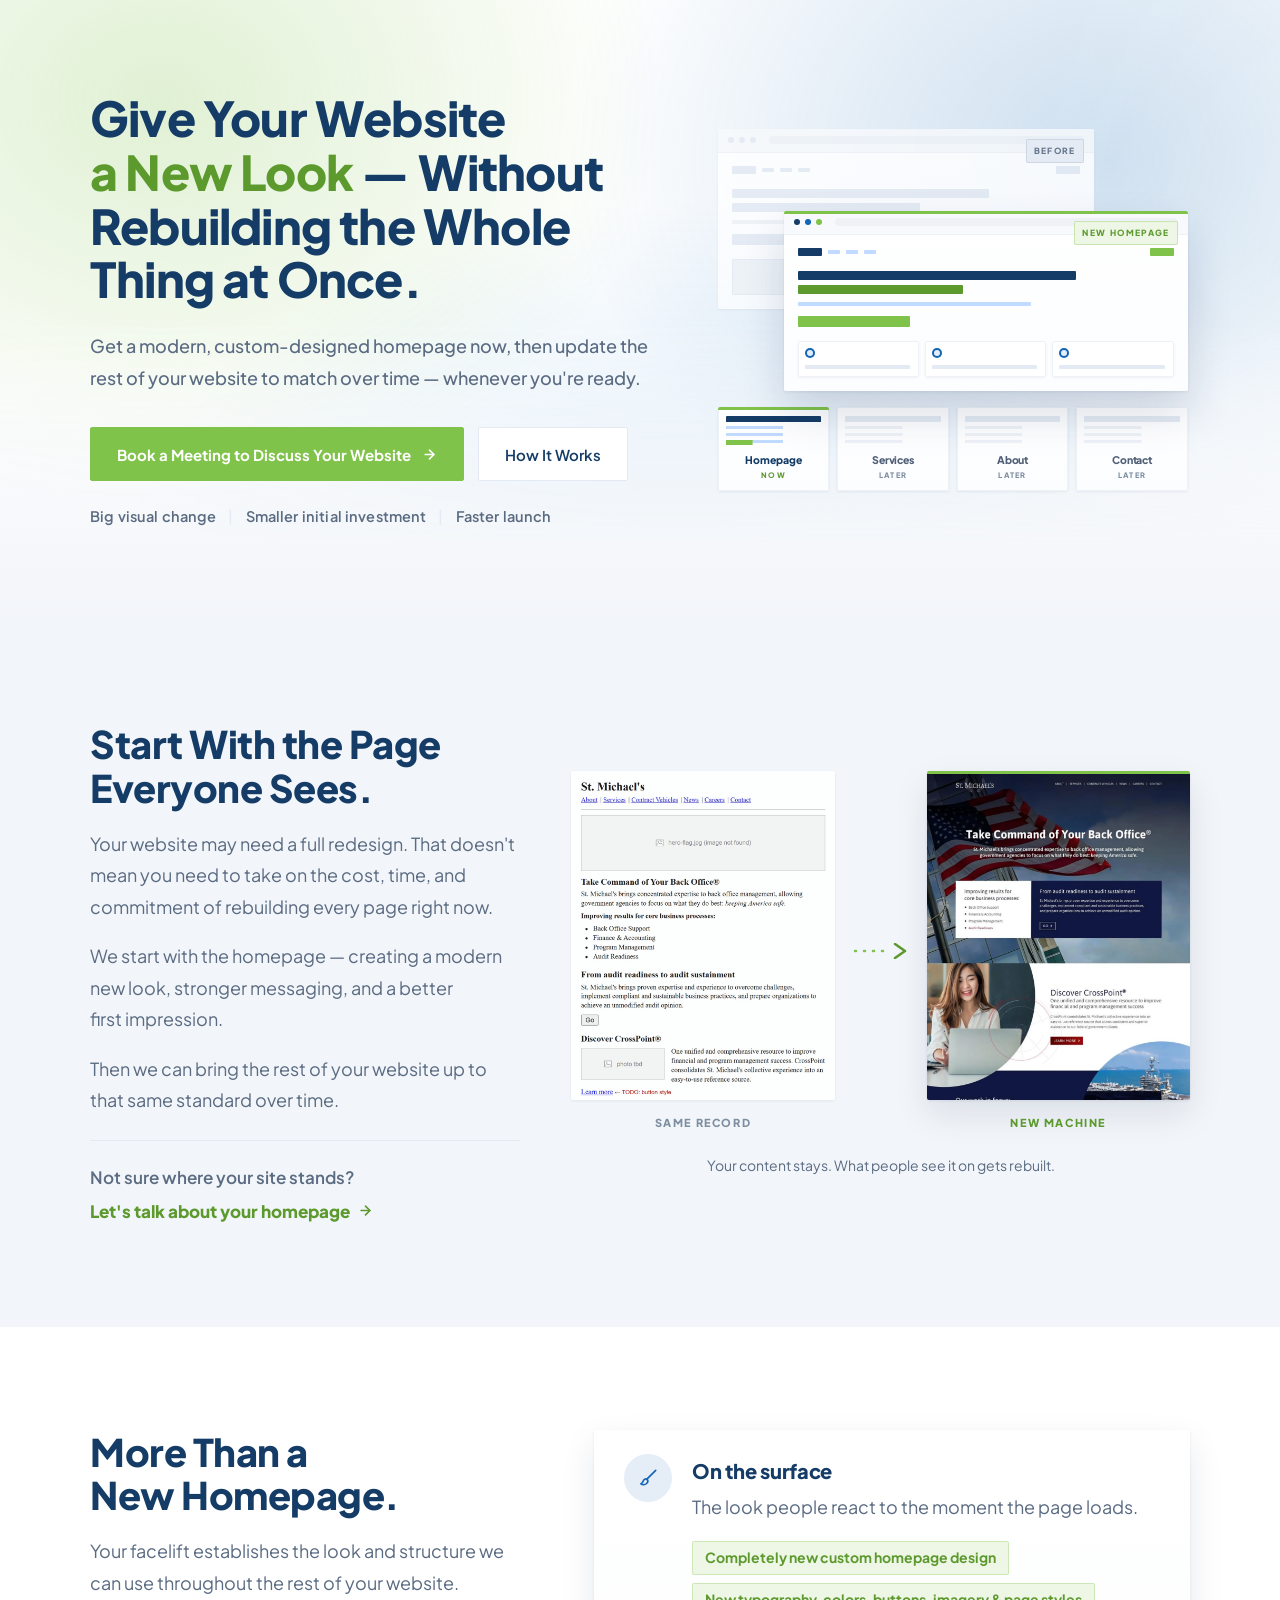
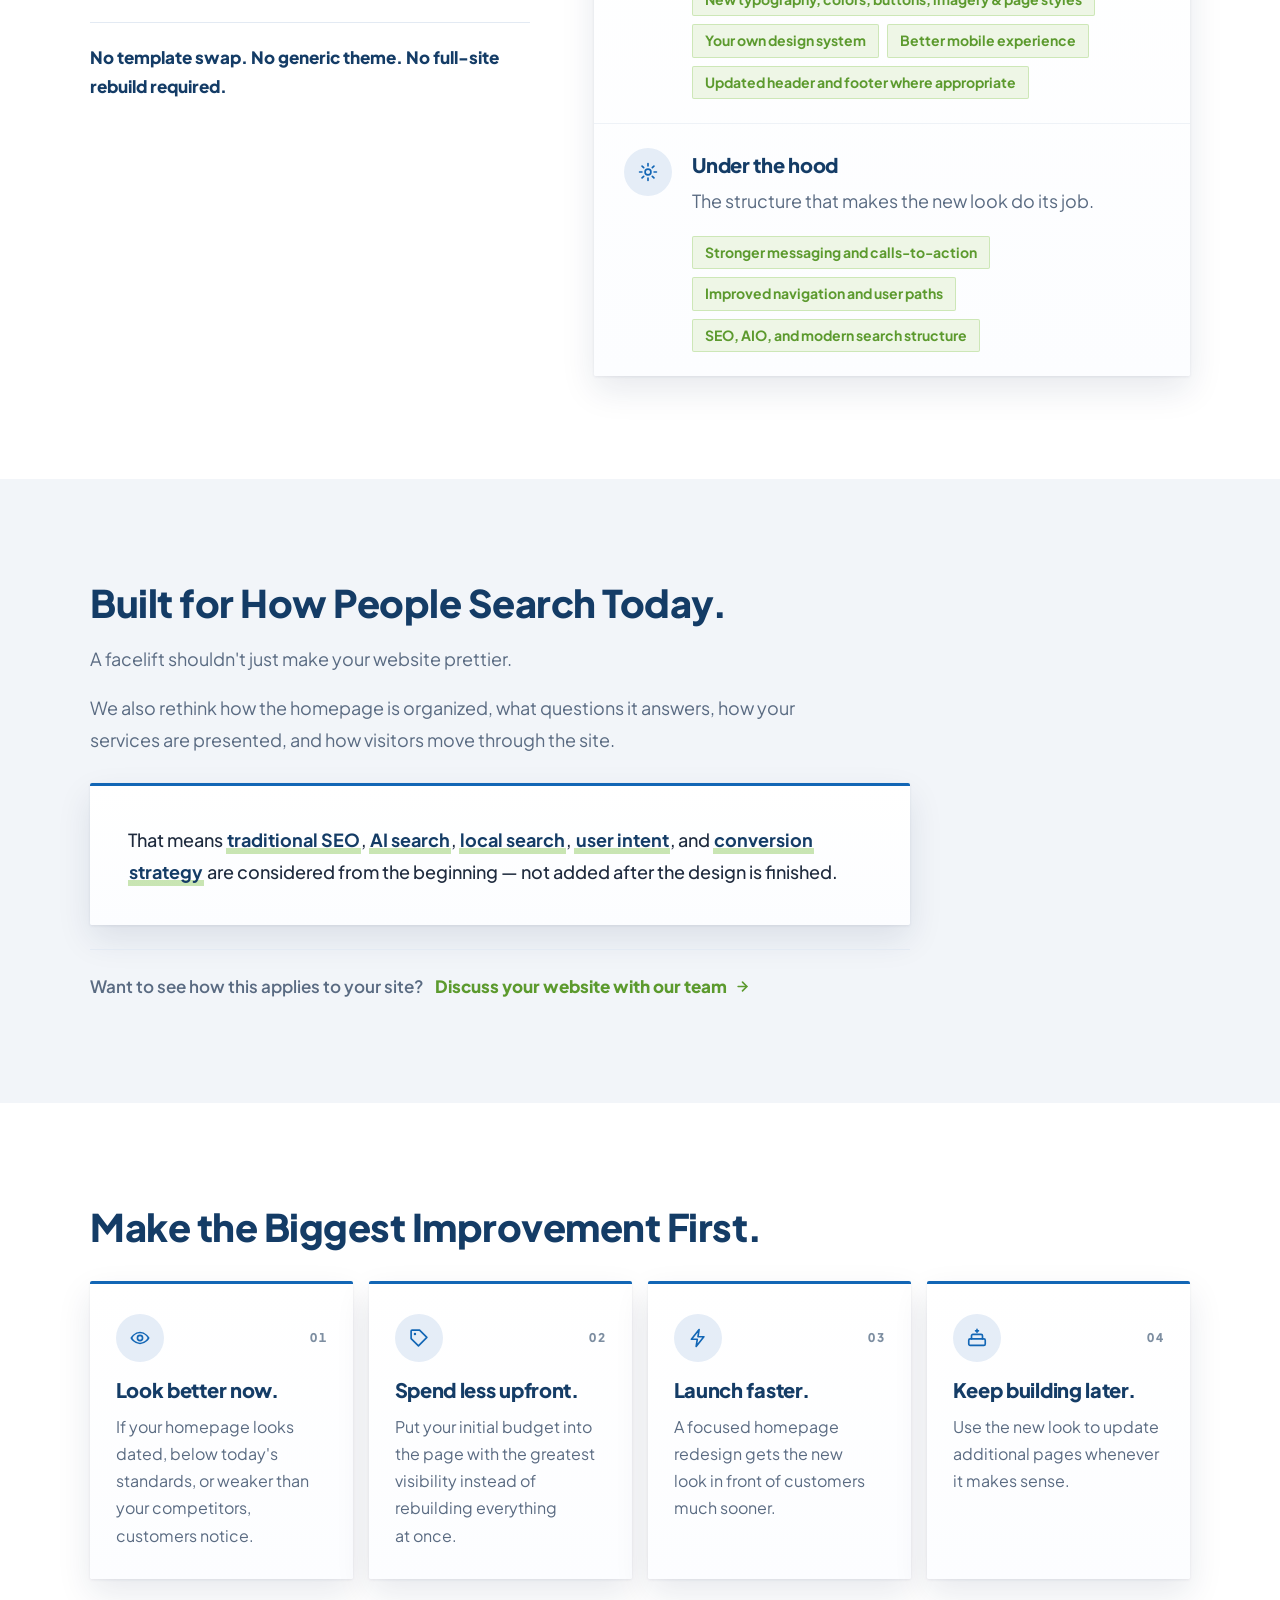
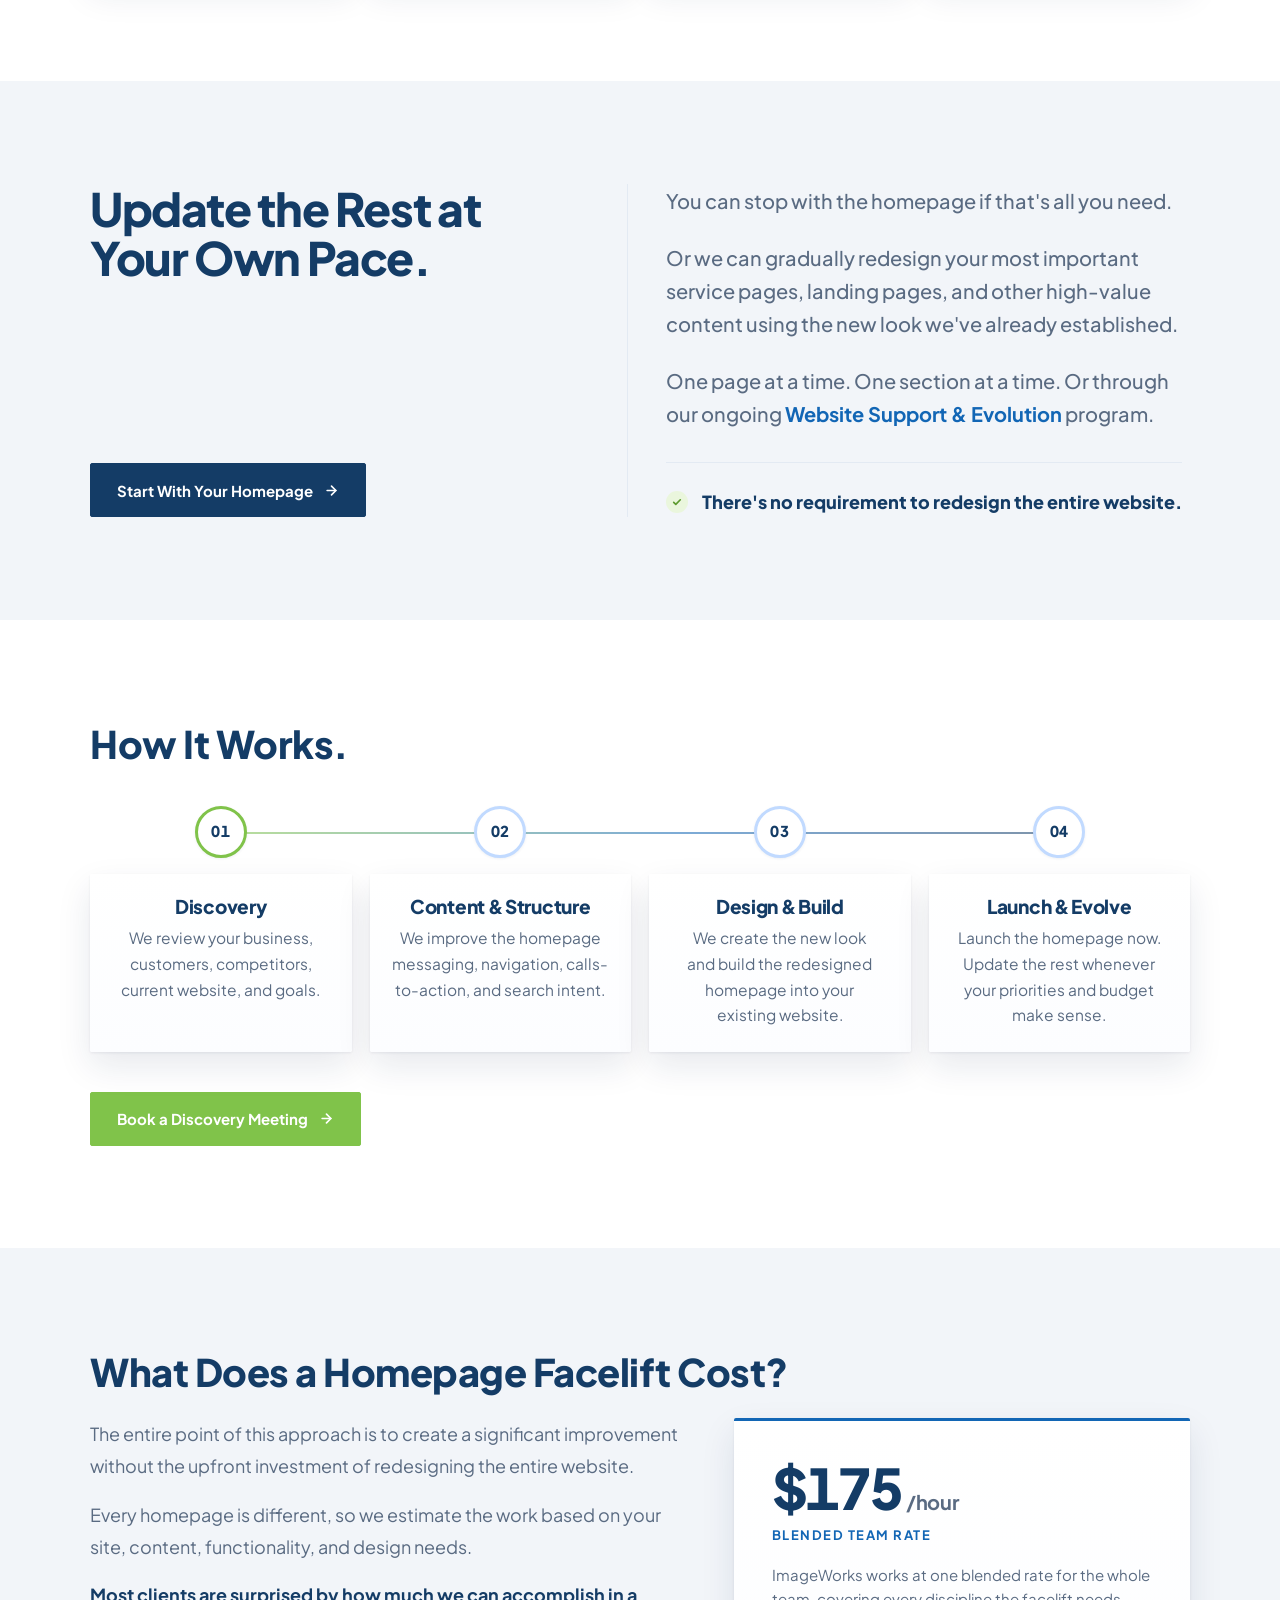
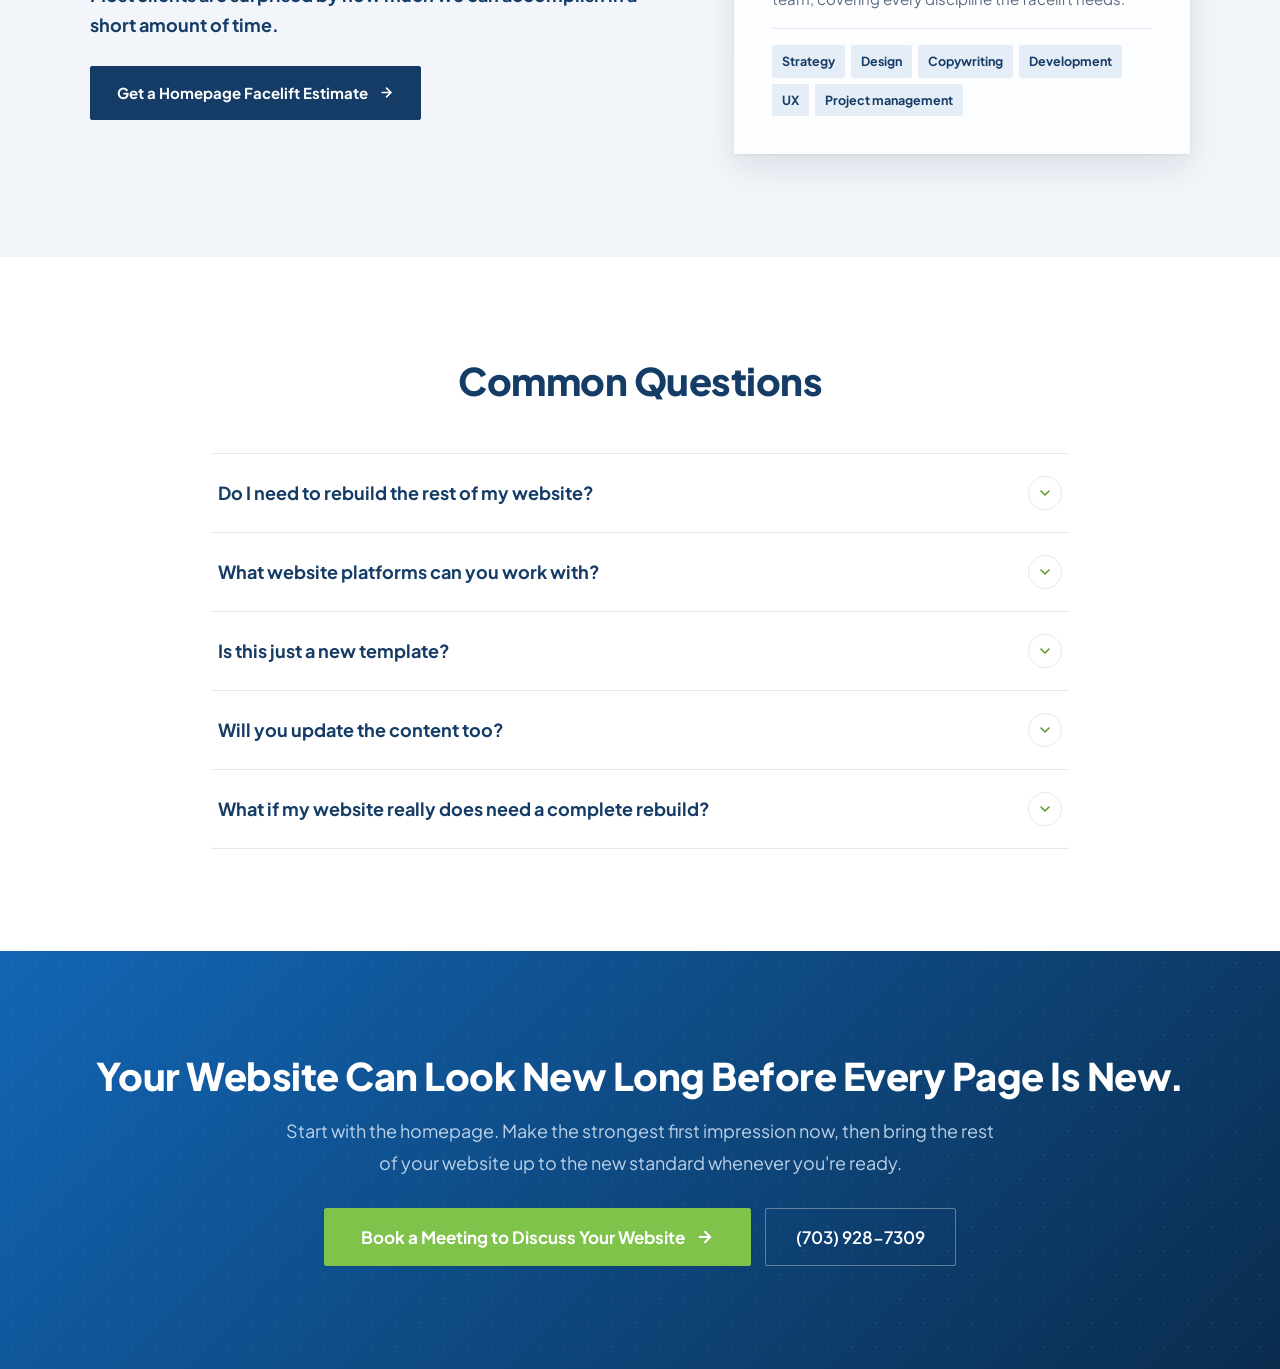
==== commit 6ce4be18: "Revert "Bring the page onto the Global UX + Design rules" This reverts commit 4415ce91047af41add698e" ====
--- a/index.html
+++ b/index.html
@@ -130,6 +130,41 @@
     <symbol id="i-chevron" viewBox="0 0 24 24">
       <polyline points="6 9 12 15 18 9" fill="none" stroke="currentColor" stroke-width="2.4" stroke-linecap="round" stroke-linejoin="round"/>
     </symbol>
+    <!-- Facelift page additions, drawn at the same weight as the set above. -->
+    <symbol id="i-brush" viewBox="0 0 24 24">
+      <g fill="none" stroke="currentColor" stroke-width="1.8" stroke-linecap="round" stroke-linejoin="round">
+        <path d="M20.4 3.6 10.8 13.2"/>
+        <path d="M10.8 13.2c-1.6-.6-3.5.3-4 2-.4 1.4-.9 2.5-2.6 3.1 2 1.4 5 1.1 6.6-.6 1.2-1.3 1.3-3.1 0-4.5z"/>
+      </g>
+    </symbol>
+    <symbol id="i-gear" viewBox="0 0 24 24">
+      <g fill="none" stroke="currentColor" stroke-width="1.8" stroke-linecap="round" stroke-linejoin="round">
+        <circle cx="12" cy="12" r="3.2"/>
+        <path d="M12 2.8v2.6M12 18.6v2.6M2.8 12h2.6M18.6 12h2.6M5.5 5.5l1.8 1.8M16.7 16.7l1.8 1.8M5.5 18.5l1.8-1.8M16.7 7.3l1.8-1.8"/>
+      </g>
+    </symbol>
+    <symbol id="i-eye" viewBox="0 0 24 24">
+      <g fill="none" stroke="currentColor" stroke-width="1.8" stroke-linecap="round" stroke-linejoin="round">
+        <path d="M2.6 12s3.4-6 9.4-6 9.4 6 9.4 6-3.4 6-9.4 6-9.4-6-9.4-6z"/>
+        <circle cx="12" cy="12" r="2.8"/>
+      </g>
+    </symbol>
+    <symbol id="i-tag" viewBox="0 0 24 24">
+      <g fill="none" stroke="currentColor" stroke-width="1.8" stroke-linecap="round" stroke-linejoin="round">
+        <path d="M3.4 12.6V4.4a1 1 0 0 1 1-1h8.2l8 8-9.2 9.2z"/>
+      </g>
+      <circle cx="7.6" cy="7.6" r="1.3" fill="currentColor"/>
+    </symbol>
+    <symbol id="i-bolt" viewBox="0 0 24 24">
+      <path d="M13.2 2.8 4.8 13.4h6.4l-1.2 7.8 8.4-10.6h-6.4z" fill="none" stroke="currentColor" stroke-width="1.8" stroke-linecap="round" stroke-linejoin="round"/>
+    </symbol>
+    <symbol id="i-stack" viewBox="0 0 24 24">
+      <g fill="none" stroke="currentColor" stroke-width="1.8" stroke-linecap="round" stroke-linejoin="round">
+        <rect x="3" y="13" width="18" height="7" rx="1.5"/>
+        <path d="M6 13V9.5A1.5 1.5 0 0 1 7.5 8h9A1.5 1.5 0 0 1 18 9.5V13"/>
+        <path d="M12 2.6v3.2M10.4 4.2h3.2"/>
+      </g>
+    </symbol>
   </defs>
 </svg>
 
@@ -198,7 +233,7 @@
         <p class="lead">Your website may need a full redesign. That doesn't mean you need to take on the cost, time, and commitment of rebuilding every page right now.</p>
         <p class="lead">We start with the homepage — creating a modern new look, stronger messaging, and a better first impression.</p>
         <p class="lead">Then we can bring the rest of your website up to that same standard over time.</p>
-        <p class="quote-rail">Not sure where your site stands? <a href="#contact">Book a meeting to discuss your website <svg class="arrow icon" width="15" height="15" aria-hidden="true"><use href="#i-arrow"/></svg></a></p>
+        <p class="quote-rail">Not sure where your site stands? <a href="#contact">Let's talk about your homepage <svg class="arrow icon" width="15" height="15" aria-hidden="true"><use href="#i-arrow"/></svg></a></p>
       </div>
 
       <!-- The same homepage twice: as the unfinished site it starts from — the
@@ -225,36 +260,41 @@
 
   <!-- 3 · MORE THAN A NEW HOMEPAGE --------------------------------------- -->
   <section class="band" id="included" aria-labelledby="included-title">
-    <div class="wrap stack reveal">
-      <h2 class="sec-title sec-title--wide" id="included-title">More Than a New Homepage.</h2>
-      <p class="lead">Your facelift establishes the look and structure we can use throughout the rest of your website.</p>
-
-      <!-- Two groups, each a single column read top to bottom. The labels are
-           structural, not decorative: one is what people see, the other is
-           what makes it work. -->
-      <div class="groups">
-        <section class="group">
-          <h3>On the surface</h3>
-          <p class="group-note">The look people react to the moment the page loads.</p>
-          <ul class="ruled">
-            <li>Completely new custom homepage design</li>
-            <li>New typography, colors, buttons, imagery and page styles — your own design system</li>
-            <li>Better mobile experience</li>
-            <li>Updated header and footer where appropriate</li>
-          </ul>
-        </section>
-        <section class="group">
-          <h3>Under the hood</h3>
-          <p class="group-note">The structure that makes the new look do its job.</p>
-          <ul class="ruled">
-            <li>Stronger messaging and calls-to-action</li>
-            <li>Improved navigation and user paths</li>
-            <li>SEO, AIO, and modern search structure</li>
-          </ul>
-        </section>
-      </div>
-
-      <p class="closing">No template swap. No generic theme. No full-site rebuild required.</p>
+    <div class="wrap cms-split">
+      <div class="cms-aside reveal">
+        <h2 class="sec-title sec-title--wide" id="included-title">More Than a New Homepage.</h2>
+        <p class="lead">Your facelift establishes the look and structure we can use throughout the rest of your website.</p>
+        <p class="cms-close"><strong>No template swap. No generic theme. No full-site rebuild required.</strong></p>
+      </div>
+
+      <dl class="cms-list reveal">
+        <div class="cms-row">
+          <span class="cms-icon"><svg aria-hidden="true"><use href="#i-brush"/></svg></span>
+          <div class="cms-body">
+            <dt>On the surface</dt>
+            <dd>The look people react to the moment the page loads.</dd>
+            <div class="bd-chips">
+              <span class="bd-chip">Completely new custom homepage design</span>
+              <span class="bd-chip">New typography, colors, buttons, imagery &amp; page styles</span>
+              <span class="bd-chip">Your own design system</span>
+              <span class="bd-chip">Better mobile experience</span>
+              <span class="bd-chip">Updated header and footer where appropriate</span>
+            </div>
+          </div>
+        </div>
+        <div class="cms-row">
+          <span class="cms-icon"><svg aria-hidden="true"><use href="#i-gear"/></svg></span>
+          <div class="cms-body">
+            <dt>Under the hood</dt>
+            <dd>The structure that makes the new look do its job.</dd>
+            <div class="bd-chips">
+              <span class="bd-chip">Stronger messaging and calls-to-action</span>
+              <span class="bd-chip">Improved navigation and user paths</span>
+              <span class="bd-chip">SEO, AIO, and modern search structure</span>
+            </div>
+          </div>
+        </div>
+      </dl>
     </div>
   </section>
 
@@ -265,7 +305,11 @@
       <p class="lead">A facelift shouldn't just make your website prettier.</p>
       <p class="lead">We also rethink how the homepage is organized, what questions it answers, how your services are presented, and how visitors move through the site.</p>
 
-      <p class="pullout">That means <strong>traditional SEO, AI search, local search, user intent, and conversion strategy</strong> are considered from the beginning — not added after the design is finished.</p>
+      <div class="answer-card">
+        <p>That means <span class="hl">traditional SEO</span>, <span class="hl">AI search</span>, <span class="hl">local search</span>, <span class="hl">user intent</span>, and <span class="hl">conversion strategy</span> are considered from the beginning — not added after the design is finished.</p>
+      </div>
+
+      <p class="quote-rail">Want to see how this applies to your site? <a href="#contact">Discuss your website with our team <svg class="arrow icon" width="15" height="15" aria-hidden="true"><use href="#i-arrow"/></svg></a></p>
     </div>
   </section>
 
@@ -274,22 +318,36 @@
     <div class="wrap stack">
       <h2 class="sec-title sec-title--wide reveal" id="why-title">Make the Biggest Improvement First.</h2>
 
-      <!-- One column, read top to bottom: the benefit as a heading, the
-           reason under it, a hairline between. No cards, no icons. -->
-      <ul class="reasons reveal">
-        <li>
+      <ul class="wins reveal">
+        <li class="win">
+          <div class="win-head">
+            <span class="win-icon"><svg aria-hidden="true"><use href="#i-eye"/></svg></span>
+            <span class="win-num">01</span>
+          </div>
           <h3>Look better now.</h3>
           <p>If your homepage looks dated, below today's standards, or weaker than your competitors, customers notice.</p>
         </li>
-        <li>
+        <li class="win">
+          <div class="win-head">
+            <span class="win-icon"><svg aria-hidden="true"><use href="#i-tag"/></svg></span>
+            <span class="win-num">02</span>
+          </div>
           <h3>Spend less upfront.</h3>
           <p>Put your initial budget into the page with the greatest visibility instead of rebuilding everything at once.</p>
         </li>
-        <li>
+        <li class="win">
+          <div class="win-head">
+            <span class="win-icon"><svg aria-hidden="true"><use href="#i-bolt"/></svg></span>
+            <span class="win-num">03</span>
+          </div>
           <h3>Launch faster.</h3>
           <p>A focused homepage redesign gets the new look in front of customers much sooner.</p>
         </li>
-        <li>
+        <li class="win">
+          <div class="win-head">
+            <span class="win-icon"><svg aria-hidden="true"><use href="#i-stack"/></svg></span>
+            <span class="win-num">04</span>
+          </div>
           <h3>Keep building later.</h3>
           <p>Use the new look to update additional pages whenever it makes sense.</p>
         </li>
@@ -299,12 +357,17 @@
 
   <!-- 6 · UPDATE THE REST AT YOUR OWN PACE ------------------------------- -->
   <section class="band band--tint" id="pace" aria-labelledby="pace-title">
-    <div class="wrap stack reveal">
-      <h2 class="sec-title sec-title--wide" id="pace-title">Update the Rest at Your Own Pace.</h2>
-      <p class="lead">You can stop with the homepage if that's all you need.</p>
-      <p class="lead">Or we can gradually redesign your most important service pages, landing pages, and other high-value content using the new look we've already established.</p>
-      <p class="lead">One page at a time. One section at a time. Or through our ongoing <a class="body-link" href="https://www.imageworkscreative.com/web-design-services/website-evolution-plan">Website Support &amp; Evolution</a> program.</p>
-      <p class="closing">There's no requirement to redesign the entire website.</p>
+    <div class="wrap stmt reveal">
+      <div class="stmt-head">
+        <h2 class="stmt-title" id="pace-title">Update the Rest at Your Own Pace.</h2>
+        <a class="btn btn--navy" href="#contact">Start With Your Homepage<svg class="icon" width="15" height="15" aria-hidden="true"><use href="#i-arrow"/></svg></a>
+      </div>
+      <div class="stmt-body">
+        <p class="stmt-lead">You can stop with the homepage if that's all you need.</p>
+        <p class="stmt-lead">Or we can gradually redesign your most important service pages, landing pages, and other high-value content using the new look we've already established.</p>
+        <p class="stmt-lead">One page at a time. One section at a time. Or through our ongoing <a class="body-link" href="https://www.imageworkscreative.com/">Website Support &amp; Evolution</a> program.</p>
+        <p class="counterpoint"><span class="chip"><svg aria-hidden="true"><use href="#i-check"/></svg></span><span><strong>There's no requirement to redesign the entire website.</strong></span></p>
+      </div>
     </div>
   </section>
 
@@ -313,38 +376,40 @@
     <div class="wrap stack">
       <h2 class="sec-title reveal" id="process-title">How It Works.</h2>
 
-      <!-- Four steps on one rail. The number is the marker, not a badge, and
-           the step is set in type rather than boxed. -->
       <ol class="flow reveal">
         <li class="step">
-          <span class="step-num">1</span>
+          <span class="step-num">01</span>
           <div class="step-body">
             <h3>Discovery</h3>
             <p>We review your business, customers, competitors, current website, and goals.</p>
           </div>
         </li>
         <li class="step">
-          <span class="step-num">2</span>
+          <span class="step-num">02</span>
           <div class="step-body">
             <h3>Content &amp; Structure</h3>
             <p>We improve the homepage messaging, navigation, calls-to-action, and search intent.</p>
           </div>
         </li>
         <li class="step">
-          <span class="step-num">3</span>
+          <span class="step-num">03</span>
           <div class="step-body">
             <h3>Design &amp; Build</h3>
             <p>We create the new look and build the redesigned homepage into your existing website.</p>
           </div>
         </li>
         <li class="step">
-          <span class="step-num">4</span>
+          <span class="step-num">04</span>
           <div class="step-body">
             <h3>Launch &amp; Evolve</h3>
             <p>Launch the homepage now. Update the rest whenever your priorities and budget make sense.</p>
           </div>
         </li>
       </ol>
+
+      <div class="btn-row reveal" style="margin-top: 22px">
+        <a class="btn btn--solid" href="#contact">Book a Discovery Meeting<svg class="icon" width="15" height="15" aria-hidden="true"><use href="#i-arrow"/></svg></a>
+      </div>
     </div>
   </section>
 
@@ -353,18 +418,23 @@
     <div class="wrap stack">
       <h2 class="sec-title sec-title--wide reveal" id="cost-title">What Does a Homepage Facelift Cost?</h2>
 
-      <div class="stack reveal">
-        <p class="lead">The entire point of this approach is to create a significant improvement without the upfront investment of redesigning the entire website.</p>
-        <p class="lead">Every homepage is different, so we estimate the work based on your site, content, functionality, and design needs.</p>
-        <p class="note">Most clients are surprised by how much we can accomplish in a short amount of time.</p>
-
-        <!-- The rate is the one figure on the page and it is verifiable, so it
-             gets to be set as a figure rather than boxed as a stat. -->
-        <p class="rate"><b>$175</b><span>per hour, blended team rate</span></p>
-        <p class="rate-note">One rate for the whole team — strategy, design, copywriting, development, UX and project management.</p>
-
-        <div class="btn-row">
-          <a class="btn btn--solid" href="#contact">Book a Meeting to Discuss Your Website<svg class="icon" width="15" height="15" aria-hidden="true"><use href="#i-arrow"/></svg></a>
+      <div class="cost reveal">
+        <div class="cost-copy">
+          <p class="lead">The entire point of this approach is to create a significant improvement without the upfront investment of redesigning the entire website.</p>
+          <p class="lead">Every homepage is different, so we estimate the work based on your site, content, functionality, and design needs.</p>
+          <p class="note">Most clients are surprised by how much we can accomplish in a short amount of time.</p>
+          <div class="btn-row" style="margin-top: 8px">
+            <a class="btn btn--navy" href="#contact">Get a Homepage Facelift Estimate<svg class="icon" width="15" height="15" aria-hidden="true"><use href="#i-arrow"/></svg></a>
+          </div>
+        </div>
+
+        <div class="figure-card">
+          <p class="figure-card__num">$175<small>/hour</small></p>
+          <p class="figure-card__label">Blended team rate</p>
+          <p class="figure-card__sub">ImageWorks works at one blended rate for the whole team, covering every discipline the facelift needs.</p>
+          <ul class="figure-card__list" aria-label="What the rate includes">
+            <li>Strategy</li><li>Design</li><li>Copywriting</li><li>Development</li><li>UX</li><li>Project management</li>
+          </ul>
         </div>
       </div>
     </div>
--- a/styles.css
+++ b/styles.css
@@ -61,7 +61,7 @@
   --ring: 0 0 0 3px rgba(128, 195, 74, .5), 0 0 0 1px rgba(20, 60, 102, .55);
 
   /* ---- rhythm ---- */
-  --shell: 1200px;
+  --shell: 1180px;
   --gutter: clamp(22px, 4vw, 40px);
   --band-y: clamp(64px, 8vw, 108px);
   --nav-h: 88px;
@@ -69,7 +69,7 @@
 
   /* ---- type scale ---- */
   --step--1: clamp(12.5px, .18vw + 12px, 13.5px);
-  --step-0: clamp(16px, .25vw + 15px, 17px);
+  --step-0: clamp(15.5px, .25vw + 15px, 17px);
   --step-1: clamp(16.5px, .4vw + 15.5px, 18px);
   --step-2: clamp(19px, .9vw + 17px, 23px);
   --step-3: clamp(28px, 2.6vw + 18px, 44px);
@@ -228,32 +228,23 @@
   max-width: var(--measure);
 }
 
-/* The statement a section closes on. A rule above it and navy type — the
-   weight comes from where it sits, not from a box around it. */
-.closing {
-  max-width: 720px;
-  margin-top: 8px;
-  padding-top: 24px;
-  border-top: 1px solid var(--border);
-  font-size: var(--step-2);
-  font-weight: 800;
-  line-height: 1.4;
-  letter-spacing: -.01em;
+/* A marker stroke drawn under each term, one after the next, the first time
+   the section is read. Painted as a background so it survives a line break. */
+.hl {
   color: var(--navy);
-}
-
-/* One sentence lifted out of the run of copy: indented behind a navy rule,
-   set a size up. No card, no tint. */
-.pullout {
-  max-width: 760px;
-  margin-top: 10px;
-  padding-left: clamp(20px, 2.4vw, 32px);
-  border-left: 3px solid var(--navy);
-  font-size: var(--step-2);
-  line-height: 1.6;
-  color: var(--ink);
-}
-.pullout strong { font-weight: 800; color: var(--navy); }
+  font-weight: 700;
+  padding: 0 .06em .16em;
+  background-image: linear-gradient(rgba(128, 195, 74, .42), rgba(128, 195, 74, .42));
+  background-repeat: no-repeat;
+  background-position: 0 100%;
+  background-size: 0 .34em;
+  box-decoration-break: clone;
+  -webkit-box-decoration-break: clone;
+  transition: background-size .75s var(--ease);
+  transition-delay: calc(var(--i) * .24s + .3s);
+}
+.is-revealed .hl { background-size: 100% .34em; }
+html:not([data-anim="on"]) .hl { background-size: 100% .34em; }
 
 /* --------------------------------------------------------------------------
    BUTTONS AND LINKS
@@ -268,7 +259,7 @@
   border-radius: var(--r);
   border: 1.5px solid transparent;
   font: inherit;
-  font-size: 16px;
+  font-size: 15px;
   font-weight: 700;
   line-height: 1;
   text-decoration: none;
@@ -323,7 +314,7 @@
   display: inline-flex;
   align-items: center;
   gap: 8px;
-  font-size: 16px;
+  font-size: 14px;
   font-weight: 700;
   color: var(--blue);
   text-decoration: none;
@@ -364,6 +355,34 @@
 .quote-rail a:hover .arrow { transform: translateX(5px); }
 
 .icon { flex: none; }
+
+/* The 22px tinted circle, used wherever a check appears. */
+.chip {
+  inline-size: 22px;
+  block-size: 22px;
+  border-radius: 50%;
+  background: var(--chip-green);
+  color: var(--green-ink);
+  display: grid;
+  place-items: center;
+  flex: none;
+}
+.chip svg { inline-size: 12px; block-size: 12px; }
+.chip--blue { background: var(--chip-blue); color: var(--navy); }
+.chip--navy { background: var(--chip-navy); color: var(--navy); }
+.chip--danger { background: var(--danger-soft); color: var(--danger-ink); }
+
+.counterpoint {
+  display: flex;
+  align-items: flex-start;
+  gap: 14px;
+  max-width: var(--measure);
+  font-size: var(--step-1);
+  line-height: 1.7;
+  color: var(--muted);
+}
+.counterpoint .chip { margin-top: 4px; }
+.counterpoint strong { color: var(--navy); font-weight: 800; }
 
 /* --------------------------------------------------------------------------
    HERO — light ground running into the tint of the band below
@@ -498,7 +517,7 @@
   flex-wrap: wrap;
   align-items: baseline;
   gap: 4px 0;
-  font-size: 16px;
+  font-size: 14.5px;
   font-weight: 600;
   letter-spacing: .01em;
   color: var(--muted);
@@ -539,6 +558,207 @@
 }
 @keyframes accent-in {
   from { color: var(--navy); }
+}
+
+/* --------------------------------------------------------------------------
+   SIGNALS — the ruled list with a checked chip on each row
+   -------------------------------------------------------------------------- */
+.signals { width: 100%; max-width: 46ch; }
+.signals li {
+  display: flex;
+  align-items: center;
+  gap: 14px;
+  font-size: 18px;
+  line-height: 1.5;
+  padding-block: 16px;
+  border-bottom: 1px solid var(--border);
+  transition: background-color .3s var(--ease);
+}
+.signals li:first-child { border-top: 1px solid var(--border); }
+.signal-text { min-width: 0; }
+.signals strong { color: var(--navy); font-weight: 700; }
+.signals .chip { transition: background-color .3s var(--ease); }
+.signals li:hover { background: rgba(128, 195, 74, .07); }
+.signals li:hover .chip { background: #d9ecc4; }
+
+@media (prefers-reduced-motion: no-preference) {
+  .is-revealed .signals li {
+    animation: signal-in .55s var(--ease) backwards;
+    animation-delay: calc(var(--i) * .09s + .22s);
+  }
+}
+@keyframes signal-in {
+  from { opacity: 0; transform: translateX(-12px); }
+}
+
+/* --------------------------------------------------------------------------
+   SPLIT — the argument sits still on the left while the rows scroll past it
+   -------------------------------------------------------------------------- */
+.cms-split {
+  display: grid;
+  grid-template-columns: minmax(0, .85fr) minmax(0, 1.15fr);
+  gap: clamp(36px, 5vw, 72px);
+  align-items: start;
+}
+.cms-aside {
+  position: sticky;
+  top: 40px;
+  display: flex;
+  flex-direction: column;
+  align-items: flex-start;
+  gap: 18px;
+}
+.cms-close {
+  margin-top: 6px;
+  padding-top: 20px;
+  border-top: 1px solid var(--border);
+  font-size: 15px;
+  line-height: 1.7;
+  color: var(--muted);
+  max-width: 46ch;
+}
+.cms-close strong { color: var(--navy); font-weight: 800; font-size: 17px; }
+
+.cms-list {
+  width: 100%;
+  border-radius: var(--r);
+  overflow: hidden;
+  background: linear-gradient(180deg, var(--card-top), var(--card-bottom));
+  box-shadow: var(--shadow-card);
+}
+.cms-row {
+  position: relative;
+  display: flex;
+  align-items: flex-start;
+  gap: 20px;
+  padding: 24px clamp(22px, 2.4vw, 30px);
+  border-top: 1px solid var(--border-soft);
+  transition: background-color .35s var(--ease);
+}
+.cms-row:first-child { border-top: 0; }
+.cms-row:hover { background: var(--tint-blue); }
+
+/* The rule wipes in from the left — the same mechanic the links use. */
+.cms-row::after {
+  content: '';
+  position: absolute;
+  left: 0;
+  right: 0;
+  bottom: -1px;
+  block-size: 2px;
+  background: var(--green);
+  transform: scaleX(0);
+  transform-origin: left;
+  transition: transform .45s var(--ease);
+}
+.cms-row:hover::after { transform: scaleX(1); }
+
+.cms-icon {
+  flex: none;
+  display: grid;
+  place-items: center;
+  inline-size: 48px;
+  block-size: 48px;
+  border-radius: 50%;
+  background: var(--tint-blue);
+  color: var(--blue);
+  transition: background-color .35s var(--ease), color .35s var(--ease),
+              transform .35s var(--ease);
+}
+.cms-icon svg { inline-size: 22px; block-size: 22px; }
+.cms-row:hover .cms-icon {
+  background: var(--navy);
+  color: #fff;
+  transform: scale(1.08);
+}
+
+.cms-body { display: flex; flex-direction: column; gap: 5px; min-width: 0; }
+.cms-body dt {
+  font-size: 20px;
+  font-weight: 800;
+  color: var(--navy);
+  letter-spacing: -.3px;
+  transition: transform .35s var(--ease);
+}
+.cms-row:hover .cms-body dt { transform: translateX(4px); }
+.cms-body dd {
+  font-size: 18px;
+  line-height: 1.7;
+  color: var(--muted);
+}
+
+/* The deliverables inside each group. Chips read as contents. */
+.bd-chips {
+  display: flex;
+  flex-wrap: wrap;
+  gap: 8px;
+  margin-top: 14px;
+}
+.bd-chip {
+  font-size: 14px;
+  font-weight: 700;
+  line-height: 1.25;
+  padding: 8px 13px;
+  border-radius: var(--r);
+  background: var(--tint-green);
+  color: var(--green-ink);
+  box-shadow: inset 0 0 0 1px rgba(128, 195, 74, .30);
+  transition: background-color .35s var(--ease), box-shadow .35s var(--ease);
+}
+.cms-row:hover .bd-chip {
+  background: #fff;
+  box-shadow: inset 0 0 0 1px rgba(128, 195, 74, .55);
+}
+
+/* --------------------------------------------------------------------------
+   STATEMENT — claim on the left, argument on the right, a hairline between
+   -------------------------------------------------------------------------- */
+.stmt {
+  display: grid;
+  grid-template-columns: minmax(0, .92fr) minmax(0, 1.08fr);
+  gap: clamp(32px, 4.5vw, 68px);
+}
+.stmt-head {
+  display: flex;
+  flex-direction: column;
+  justify-content: space-between;
+  align-items: flex-start;
+  gap: 32px;
+}
+.stmt-title {
+  font-size: clamp(30px, 2.6vw + 14px, 46px);
+  line-height: 1.08;
+  letter-spacing: -.03em;
+  max-width: 13ch;
+  text-wrap: balance;
+}
+.stmt-body {
+  display: flex;
+  flex-direction: column;
+  align-items: flex-start;
+  gap: 24px;
+  padding-left: clamp(24px, 3vw, 46px);
+  border-left: 1px solid var(--border);
+}
+.stmt-lead {
+  font-size: clamp(17px, .55vw + 15px, 20px);
+  line-height: 1.65;
+  font-weight: 500;
+  color: var(--muted);
+  max-width: 52ch;
+}
+.stmt-lead strong { color: var(--navy); font-weight: 700; }
+.stmt .counterpoint {
+  max-width: 52ch;
+  margin-top: 8px;
+  padding-top: 24px;
+  border-top: 1px solid var(--border);
+}
+
+@media (max-width: 860px) {
+  .stmt { grid-template-columns: 1fr; }
+  .stmt-title { max-width: 18ch; }
+  .stmt-body { padding-left: 0; border-left: 0; }
 }
 
 /* --------------------------------------------------------------------------
@@ -922,14 +1142,14 @@
 @keyframes bridge-run { to { stroke-dashoffset: -18; } }
 
 .fig-label {
-  font-size: 12px; font-weight: 800;
+  font-size: 11px; font-weight: 800;
   letter-spacing: 1.6px; text-transform: uppercase;
   color: var(--faint);
 }
 .fig-label-now { color: var(--green-ink); }
 .fig-cap {
   margin-top: 22px;
-  font-size: 16px; line-height: 1.6;
+  font-size: 14px; line-height: 1.6;
   color: var(--muted);
   text-align: center;
   max-width: 380px;
@@ -946,114 +1166,147 @@
 }
 
 /* --------------------------------------------------------------------------
-   REASONS — the four reasons to start with the homepage
-   One column, read top to bottom. The benefit is the heading and the rule
-   between rows does the separating, so nothing needs a box or an icon.
-   -------------------------------------------------------------------------- */
-.reasons {
+   ANSWER CARD — one card, blue rule at its head
+   -------------------------------------------------------------------------- */
+.answer-card {
+  display: flex;
+  flex-direction: column;
+  max-width: 820px;
+  padding: clamp(26px, 3vw, 38px);
+  border-radius: var(--r);
+  border-top: 3px solid var(--blue);
+  background: linear-gradient(180deg, var(--card-top), var(--card-bottom));
+  box-shadow: var(--shadow-card);
+}
+/* Set in body ink rather than navy: the marked terms are navy and bold, and
+   they only stand out from the sentence if the sentence is not. */
+.answer-card p {
+  font-size: 18px;
+  font-weight: 500;
+  line-height: 1.75;
+  color: var(--ink);
+}
+.answer-card p + p {
+  margin-top: clamp(20px, 2.2vw, 28px);
+  padding-top: clamp(20px, 2.2vw, 28px);
+  border-top: 1px solid var(--border);
+  font-weight: 400;
+  color: var(--muted);
+}
+.answer-card strong { color: var(--navy); font-weight: 800; }
+
+.stack .answer-card { margin-top: 10px; }
+
+/* --------------------------------------------------------------------------
+   WINS — the four reasons to start with the homepage
+   -------------------------------------------------------------------------- */
+.wins {
+  display: grid;
+  grid-template-columns: repeat(4, minmax(0, 1fr));
+  gap: 16px;
   width: 100%;
-  max-width: 820px;
-  margin-top: 10px;
-}
-.reasons li {
-  padding-block: clamp(22px, 2.4vw, 30px);
-  border-top: 1px solid var(--border);
-}
-.reasons li:last-child { border-bottom: 1px solid var(--border); }
-.reasons h3 {
-  font-size: 24px;
-  line-height: 1.25;
-  letter-spacing: -.02em;
-  margin-bottom: 8px;
-}
-.reasons p {
-  font-size: var(--step-1);
+  margin-top: 14px;
+}
+.win {
+  position: relative;
+  isolation: isolate;
+  display: flex;
+  flex-direction: column;
+  gap: 12px;
+  padding: clamp(24px, 2.4vw, 30px) clamp(20px, 2vw, 26px);
+  border-radius: var(--r);
+  border-top: 3px solid var(--blue);
+  background: linear-gradient(180deg, var(--card-top), var(--card-bottom));
+  box-shadow: var(--shadow-card);
+  transition: transform .4s var(--ease), box-shadow .4s var(--ease);
+}
+.win::before {
+  content: '';
+  position: absolute;
+  top: -3px;
+  inset-inline: 0;
+  z-index: 2;
+  block-size: 3px;
+  background: var(--green);
+  transform: scaleX(0);
+  transform-origin: left;
+  transition: transform .45s var(--ease);
+}
+.win:hover { transform: translateY(-4px); box-shadow: 0 1px 3px rgba(20, 40, 80, .07), 0 20px 44px rgba(20, 40, 80, .14); }
+.win:hover::before { transform: scaleX(1); }
+
+.win-head {
+  display: flex;
+  align-items: center;
+  justify-content: space-between;
+  gap: 12px;
+}
+.win-icon {
+  display: grid;
+  place-items: center;
+  inline-size: 48px;
+  block-size: 48px;
+  border-radius: 50%;
+  background: var(--tint-blue);
+  color: var(--blue);
+  transition: background-color .35s var(--ease), color .35s var(--ease), transform .35s var(--ease);
+}
+.win-icon svg { inline-size: 22px; block-size: 22px; }
+.win:hover .win-icon { background: var(--navy); color: #fff; transform: scale(1.08); }
+.win-num {
+  font-size: 12px;
+  font-weight: 800;
+  letter-spacing: .14em;
+  color: var(--faint);
+  font-variant-numeric: tabular-nums;
+}
+.win h3 {
+  font-size: 20px;
+  letter-spacing: -.3px;
+  margin-top: 4px;
+}
+.win p {
+  font-size: 16px;
   line-height: 1.7;
   color: var(--muted);
-  max-width: 68ch;
-}
-
-@media (min-width: 900px) {
-  .reasons li { display: grid; grid-template-columns: minmax(0, 320px) minmax(0, 1fr); gap: clamp(28px, 3vw, 48px); align-items: baseline; }
-  .reasons h3 { margin-bottom: 0; }
-}
-
-/* --------------------------------------------------------------------------
-   GROUPS — "On the surface" / "Under the hood", each a single column
-   -------------------------------------------------------------------------- */
-.groups {
+}
+
+@media (max-width: 1024px) {
+  .wins { grid-template-columns: repeat(2, minmax(0, 1fr)); }
+}
+@media (max-width: 560px) {
+  .wins { grid-template-columns: 1fr; }
+}
+
+/* --------------------------------------------------------------------------
+   PROCESS — four numbered steps on a rail
+   -------------------------------------------------------------------------- */
+.flow {
+  --num-size: 52px;
+  position: relative;
   display: grid;
-  gap: clamp(34px, 4vw, 52px);
+  grid-template-columns: repeat(4, minmax(0, 1fr));
+  gap: 18px;
   width: 100%;
-  margin-top: 12px;
-}
-.group h3 {
-  font-size: 24px;
-  line-height: 1.25;
-  letter-spacing: -.02em;
-}
-.group-note {
-  margin-top: 6px;
-  font-size: var(--step-1);
-  line-height: 1.7;
-  color: var(--muted);
-  max-width: 68ch;
-}
-/* A ruled list: no bullets, no ticks — the rules do the counting. */
-.ruled {
-  max-width: 720px;
-  margin-top: 18px;
-}
-.ruled li {
-  padding-block: 14px;
-  border-top: 1px solid var(--border);
-  font-size: var(--step-1);
-  line-height: 1.6;
-  color: var(--ink);
-}
-.ruled li:last-child { border-bottom: 1px solid var(--border); }
-
-@media (min-width: 900px) {
-  .groups { grid-template-columns: repeat(2, minmax(0, 1fr)); gap: clamp(32px, 4vw, 56px); }
-}
-
-/* --------------------------------------------------------------------------
-   PROCESS — four numbered steps down one rail
-   The number is the marker and the rail joins them; the step itself is set in
-   type, not boxed. Single column, so it reads the same on every width.
-   -------------------------------------------------------------------------- */
-.flow {
-  --num-size: 44px;
-  --step-pad: clamp(18px, 2vw, 26px);
-  position: relative;
-  width: 100%;
-  max-width: 820px;
-  margin-top: 16px;
-}
-/* The rail is drawn segment by segment between the numbers, so it starts and
-   stops at a number instead of running past the last one. */
-.step::before {
+  margin-top: 22px;
+}
+/* the rail runs behind the numbers, from the first to the last */
+.flow::before {
   content: '';
   position: absolute;
-  left: calc(var(--num-size) / 2 - 1px);
-  top: 0;
-  bottom: 0;
-  inline-size: 2px;
-  opacity: .5;
-}
-.step:first-child::before { top: calc(var(--step-pad) + var(--num-size) / 2); }
-.step:last-child::before { bottom: calc(100% - var(--step-pad) - var(--num-size) / 2); }
-.step:nth-child(1)::before { background: linear-gradient(180deg, var(--green), var(--blue)); }
-.step:nth-child(2)::before { background: var(--blue); }
-.step:nth-child(3)::before { background: linear-gradient(180deg, var(--blue), var(--navy)); }
-.step:nth-child(4)::before { background: var(--navy); }
+  top: calc(var(--num-size) / 2);
+  left: 12.5%;
+  right: 12.5%;
+  block-size: 2px;
+  background: linear-gradient(90deg, var(--green) 0%, var(--blue) 55%, var(--navy) 100%);
+  opacity: .55;
+}
 .step {
   position: relative;
-  display: grid;
-  grid-template-columns: var(--num-size) 1fr;
-  gap: clamp(18px, 2.2vw, 28px);
-  align-items: start;
-  padding-block: var(--step-pad);
+  display: flex;
+  flex-direction: column;
+  align-items: center;
+  text-align: center;
 }
 .step-num {
   position: relative;
@@ -1064,68 +1317,205 @@
   block-size: var(--num-size);
   border-radius: 50%;
   background: var(--white);
-  border: 2px solid var(--chip-blue);
+  border: 3px solid var(--chip-blue);
   color: var(--navy);
-  font-size: 17px;
+  font-size: 15px;
   font-weight: 800;
+  letter-spacing: .02em;
   font-variant-numeric: tabular-nums;
-  transition: border-color .35s var(--ease), background-color .35s var(--ease), color .35s var(--ease);
-}
-.step:first-child .step-num { border-color: var(--green); }
-.step:hover .step-num { background: var(--navy); border-color: var(--navy); color: #fff; }
-.step-body { min-width: 0; padding-top: 6px; }
+  box-shadow: var(--shadow-flat);
+  transition: border-color .35s var(--ease), background-color .35s var(--ease),
+              color .35s var(--ease), transform .35s var(--ease);
+}
+.step:nth-child(1) .step-num { border-color: var(--green); }
+.step:hover .step-num { background: var(--navy); border-color: var(--navy); color: #fff; transform: scale(1.06); }
+
+.step-body {
+  position: relative;
+  flex: 1;
+  width: 100%;
+  margin-top: 16px;
+  padding: 22px 20px 24px;
+  border-radius: var(--r);
+  background: linear-gradient(180deg, var(--card-top), var(--card-bottom));
+  box-shadow: var(--shadow-card);
+  transition: transform .4s var(--ease), box-shadow .4s var(--ease);
+}
+.step-body::before {
+  content: '';
+  position: absolute;
+  top: 0;
+  inset-inline: 0;
+  block-size: 3px;
+  background: var(--green);
+  transform: scaleX(0);
+  transform-origin: left;
+  transition: transform .45s var(--ease);
+}
+.step:hover .step-body { transform: translateY(-4px); }
+.step:hover .step-body::before { transform: scaleX(1); }
 .step-body h3 {
-  font-size: 24px;
-  line-height: 1.25;
-  letter-spacing: -.02em;
+  font-size: 19px;
+  letter-spacing: -.3px;
   margin-bottom: 8px;
 }
 .step-body p {
-  font-size: var(--step-1);
-  line-height: 1.7;
+  font-size: 15.5px;
+  line-height: 1.65;
   color: var(--muted);
-  max-width: 62ch;
-}
-
+}
+
+@media (max-width: 900px) {
+  .flow { grid-template-columns: 1fr; gap: 10px; }
+  .flow::before {
+    top: calc(var(--num-size) / 2);
+    bottom: 0;
+    left: calc(var(--num-size) / 2 - 1px);
+    right: auto;
+    inline-size: 2px;
+    block-size: auto;
+    background: linear-gradient(180deg, var(--green) 0%, var(--blue) 55%, var(--navy) 100%);
+  }
+  .step {
+    display: grid;
+    grid-template-columns: var(--num-size) 1fr;
+    gap: 16px;
+    align-items: start;
+    text-align: left;
+  }
+  /* the rail stops at the last number: the band's own white covers the rest */
+  .step:last-child::after {
+    content: '';
+    position: absolute;
+    left: calc(var(--num-size) / 2 - 2px);
+    top: calc(var(--num-size) / 2);
+    bottom: 0;
+    inline-size: 4px;
+    background: var(--white);
+  }
+  .step-body { margin-top: 0; }
+}
 @media (max-width: 640px) {
-  .flow { --num-size: 40px; }
-  .step-num { font-size: 16px; }
-  .step-body h3 { font-size: 21px; }
-}
-
-/* --------------------------------------------------------------------------
-   RATE — the one figure on the page, set as type rather than boxed
-   -------------------------------------------------------------------------- */
-.rate {
+  .flow { --num-size: 46px; }
+  .step-num { font-size: 13px; border-width: 4px; }
+  .step-body { padding: 17px 19px; }
+  .step-body h3 { font-size: 17px; }
+}
+
+/* --------------------------------------------------------------------------
+   COST — the argument beside the one figure on the page
+   -------------------------------------------------------------------------- */
+.cost {
+  display: grid;
+  grid-template-columns: minmax(0, 1.3fr) minmax(0, 1fr);
+  gap: clamp(32px, 4vw, 56px);
+  align-items: start;
+  width: 100%;
+  margin-top: 6px;
+}
+.cost-copy {
+  display: flex;
+  flex-direction: column;
+  align-items: flex-start;
+  gap: 18px;
+}
+
+.figure-card {
+  position: relative;
+  isolation: isolate;
+  padding: clamp(28px, 3vw, 38px);
+  border-radius: var(--r);
+  border-top: 3px solid var(--blue);
+  background: linear-gradient(180deg, var(--card-top), var(--card-bottom));
+  box-shadow: var(--shadow-card);
+  transition: transform .4s var(--ease), box-shadow .4s var(--ease);
+}
+.figure-card > * { position: relative; z-index: 1; }
+.figure-card::before {
+  content: '';
+  position: absolute;
+  top: -3px;
+  inset-inline: 0;
+  z-index: 2;
+  block-size: 3px;
+  background: var(--green);
+  transform: scaleX(0);
+  transform-origin: left;
+  transition: transform .45s var(--ease);
+}
+.figure-card:hover::before { transform: scaleX(1); }
+.figure-card::after {
+  content: '';
+  position: absolute;
+  inset: 0;
+  z-index: 0;
+  border-radius: inherit;
+  background: radial-gradient(66% 54% at 24% 30%, rgba(128, 195, 74, .30), transparent 72%);
+  opacity: 0;
+  pointer-events: none;
+  transition: opacity .45s var(--ease);
+}
+.figure-card:hover::after { opacity: 1; }
+.figure-card:hover {
+  transform: translateY(-4px);
+  box-shadow: 0 1px 3px rgba(20, 40, 80, .07), 0 20px 44px rgba(20, 40, 80, .14);
+}
+.figure-card__num {
   display: flex;
   align-items: baseline;
-  flex-wrap: wrap;
-  gap: 4px 16px;
-  margin-top: clamp(26px, 3vw, 38px);
-  padding-top: clamp(20px, 2.2vw, 28px);
-  border-top: 1px solid var(--border);
-}
-.rate b {
-  font-size: clamp(46px, 5vw, 64px);
+  gap: 4px;
+  font-size: 56px;
   font-weight: 800;
   line-height: 1;
   letter-spacing: -2px;
   font-variant-numeric: tabular-nums;
   color: var(--navy);
-}
-.rate span {
-  font-size: var(--step-1);
+  transition: transform .4s var(--ease);
+}
+.figure-card__num small {
+  font-size: 20px;
   font-weight: 700;
+  letter-spacing: -.3px;
+  color: var(--muted);
+}
+.figure-card:hover .figure-card__num { transform: translateY(-3px); }
+.figure-card__label {
+  margin-top: 10px;
+  font-size: 13px;
+  font-weight: 700;
+  letter-spacing: 1.5px;
+  text-transform: uppercase;
   color: var(--blue);
 }
-.rate-note {
-  margin-top: 14px;
-  font-size: var(--step-1);
-  line-height: 1.7;
+.figure-card__sub {
+  margin-top: 16px;
+  font-size: 15px;
+  line-height: 1.65;
   color: var(--muted);
-  max-width: 68ch;
-}
-.rate + .rate-note + .btn-row { margin-top: clamp(26px, 3vw, 34px); }
+  transition: color .4s var(--ease);
+}
+.figure-card:hover .figure-card__sub { color: var(--ink); }
+.figure-card__list {
+  display: flex;
+  flex-wrap: wrap;
+  gap: 6px;
+  margin-top: 16px;
+  padding-top: 16px;
+  border-top: 1px solid var(--border);
+}
+.figure-card__list li {
+  font-size: 12.5px;
+  font-weight: 700;
+  padding: 6px 10px;
+  border-radius: var(--r);
+  background: var(--tint-blue);
+  color: var(--navy);
+}
+
+@media (max-width: 900px) {
+  .cost { grid-template-columns: 1fr; }
+  .figure-card { max-width: 460px; }
+}
 
 /* --------------------------------------------------------------------------
    SECTION HEAD — the centred heading the FAQ sits under
@@ -1240,6 +1630,20 @@
   }
   .faq-item[open]::details-content { block-size: auto; }
 }
+
+/* --------------------------------------------------------------------------
+   INDEXES — the stagger counts for the marker sweep and the signals
+   -------------------------------------------------------------------------- */
+.answer-card .hl:nth-of-type(1) { --i: 0; }
+.answer-card .hl:nth-of-type(2) { --i: 1; }
+.answer-card .hl:nth-of-type(3) { --i: 2; }
+.answer-card .hl:nth-of-type(4) { --i: 3; }
+.answer-card .hl:nth-of-type(5) { --i: 4; }
+
+.signals li:nth-child(1) { --i: 0; }
+.signals li:nth-child(2) { --i: 1; }
+.signals li:nth-child(3) { --i: 2; }
+.signals li:nth-child(4) { --i: 3; }
 
 /* the symbol sheet is never drawn, only referenced */
 .icon-defs { position: absolute; }
@@ -1267,6 +1671,7 @@
   }
   .band--cta .btn--solid,
   .band--cta .btn--quiet { min-height: 58px; }
+  .cms-row { flex-direction: column; gap: 14px; }
 }
 
 @media (max-width: 480px) {
@@ -1284,13 +1689,19 @@
     scroll-behavior: auto !important;
   }
   [data-anim="on"] .reveal { opacity: 1; transform: none; }
+  .cms-row::after { display: none; }
+  .cms-row:hover .cms-icon { transform: none; }
+  .cms-row:hover .cms-body dt { transform: none; }
+  .hl { background-size: 100% .34em; transition: none; }
   .fb-win--new { animation: none; }
   .fb-win--new::before { transform: scaleX(1); animation: none; }
   .fb-stage:hover .fb-win--new { transform: none; }
   .fb-queue li:hover { transform: none; }
   .fig-bridge line { animation: none; }
   .fig-shot--now:hover img { transform: none; }
-  .step:hover .step-num { transform: none; }
+  .win:hover, .step:hover .step-body, .figure-card:hover { transform: none; }
+  .step:hover .step-num, .win:hover .win-icon { transform: none; }
+  .figure-card:hover .figure-card__num { transform: none; }
 }
 
 @media print {
